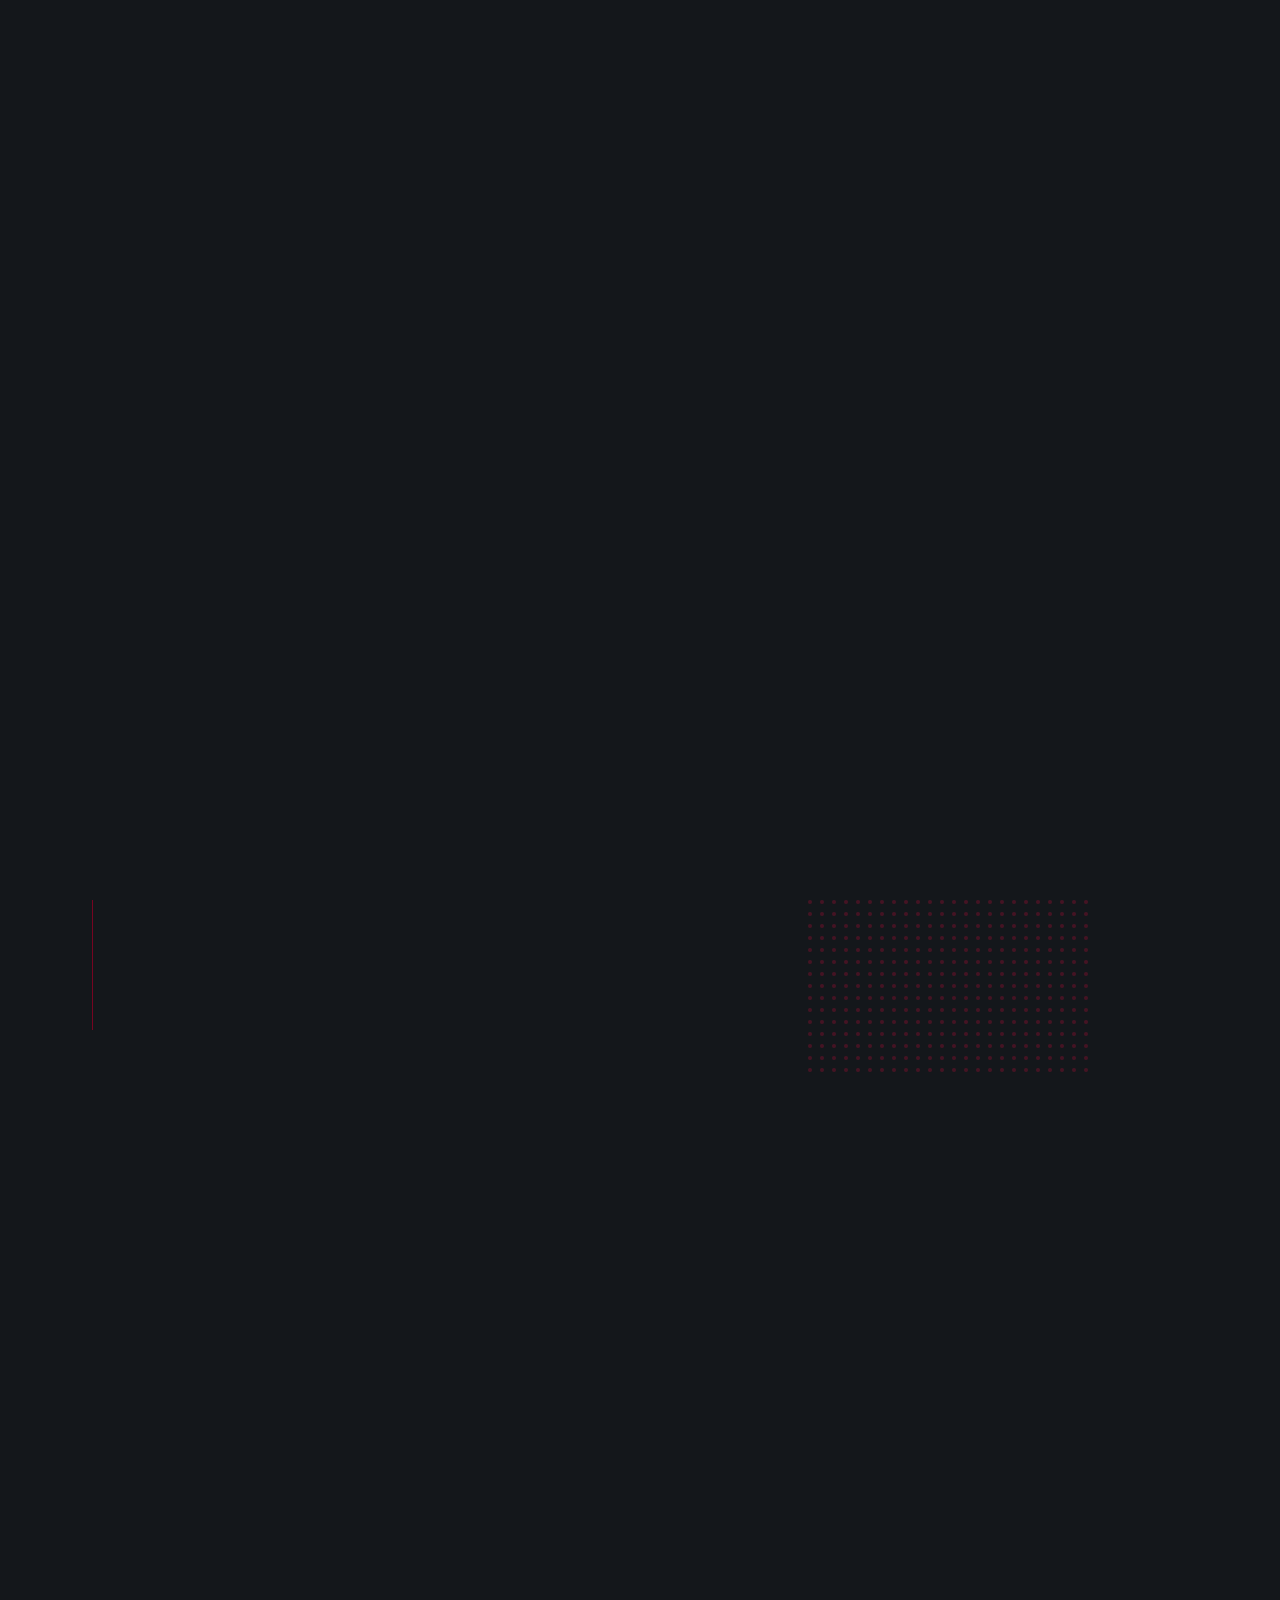
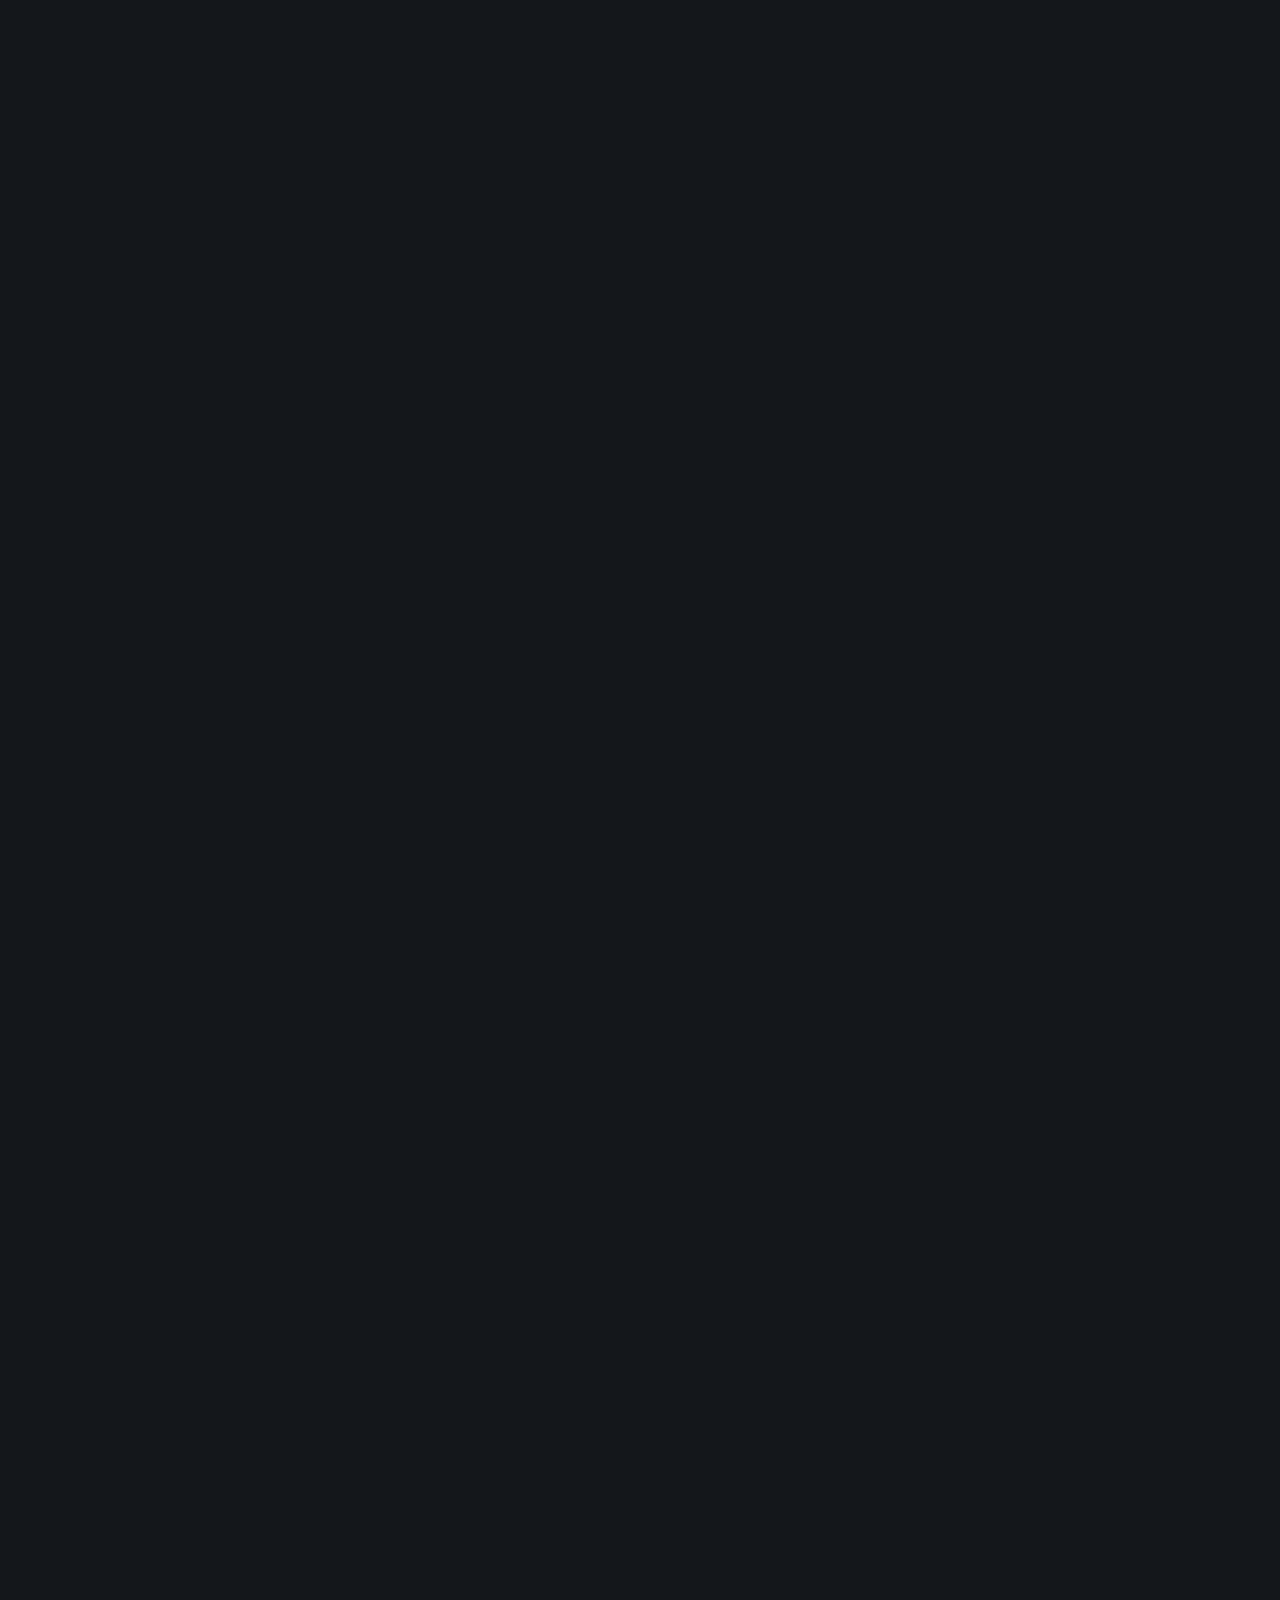
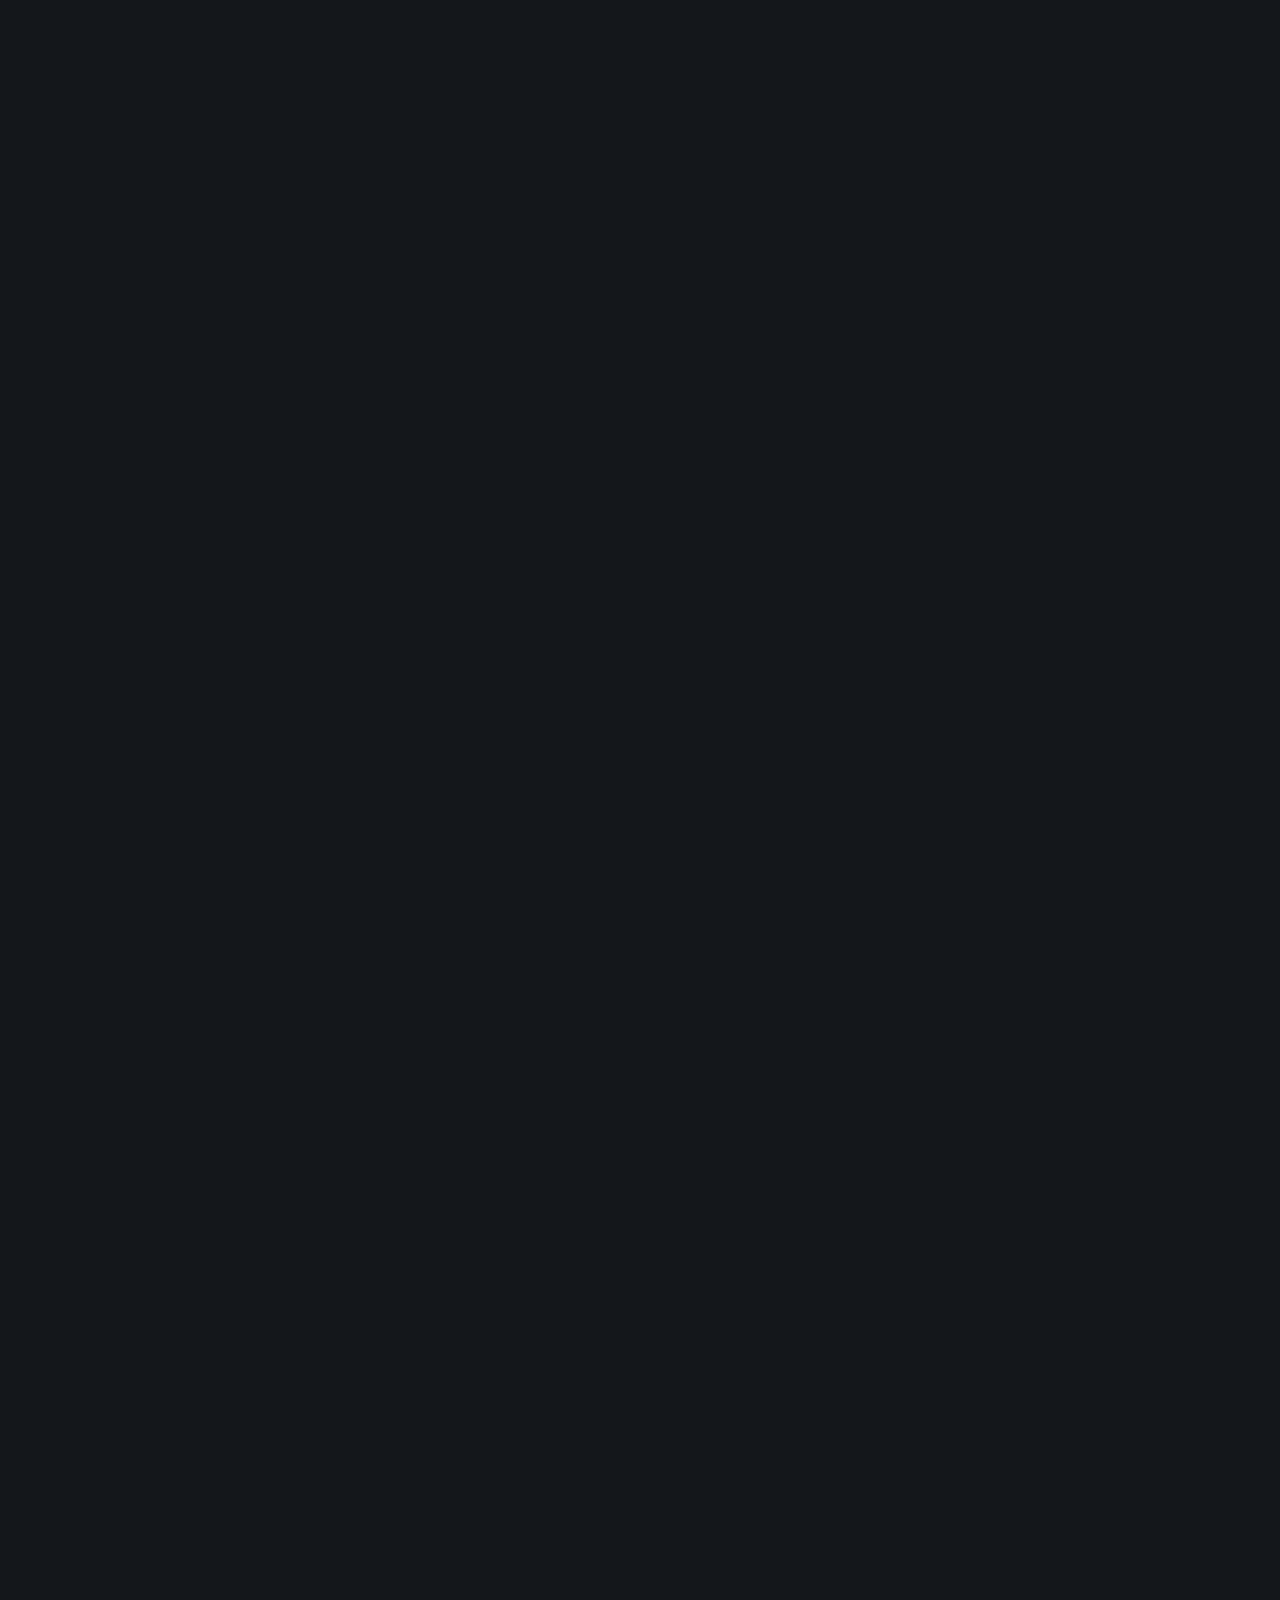
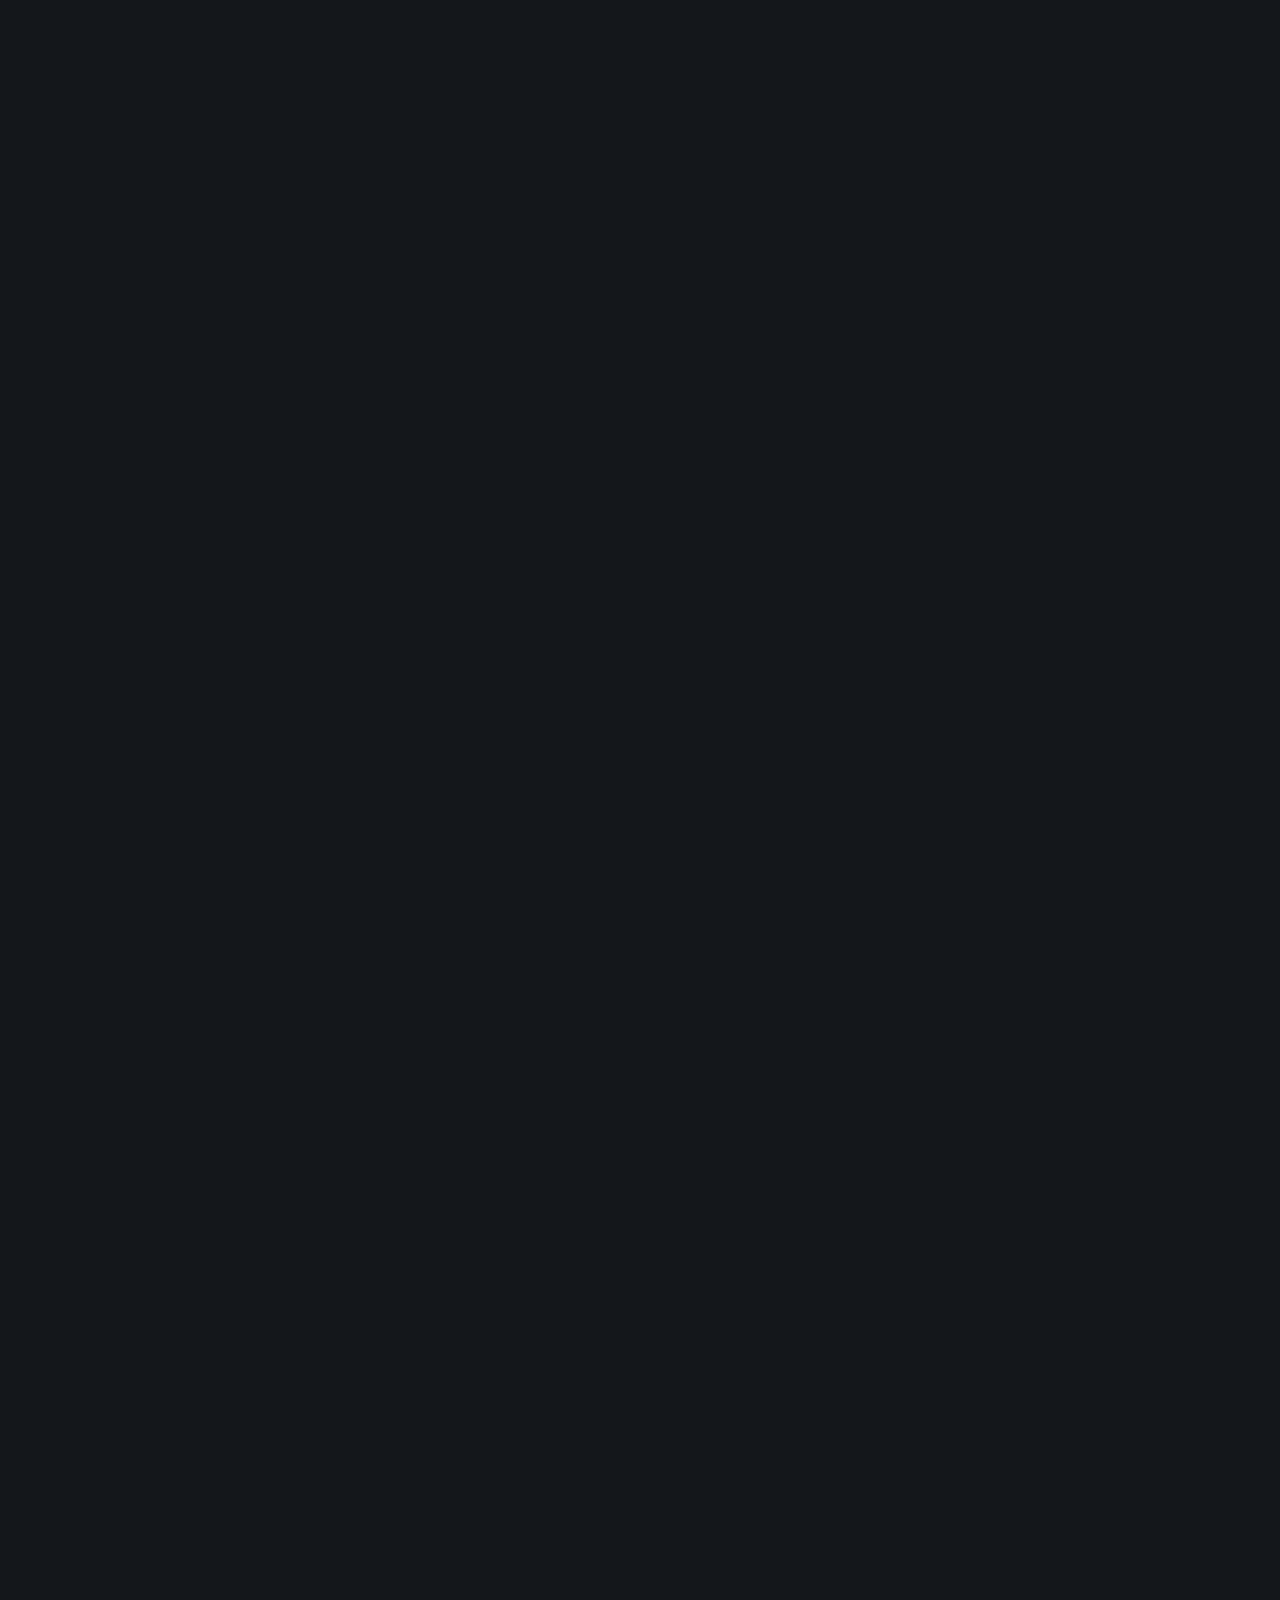
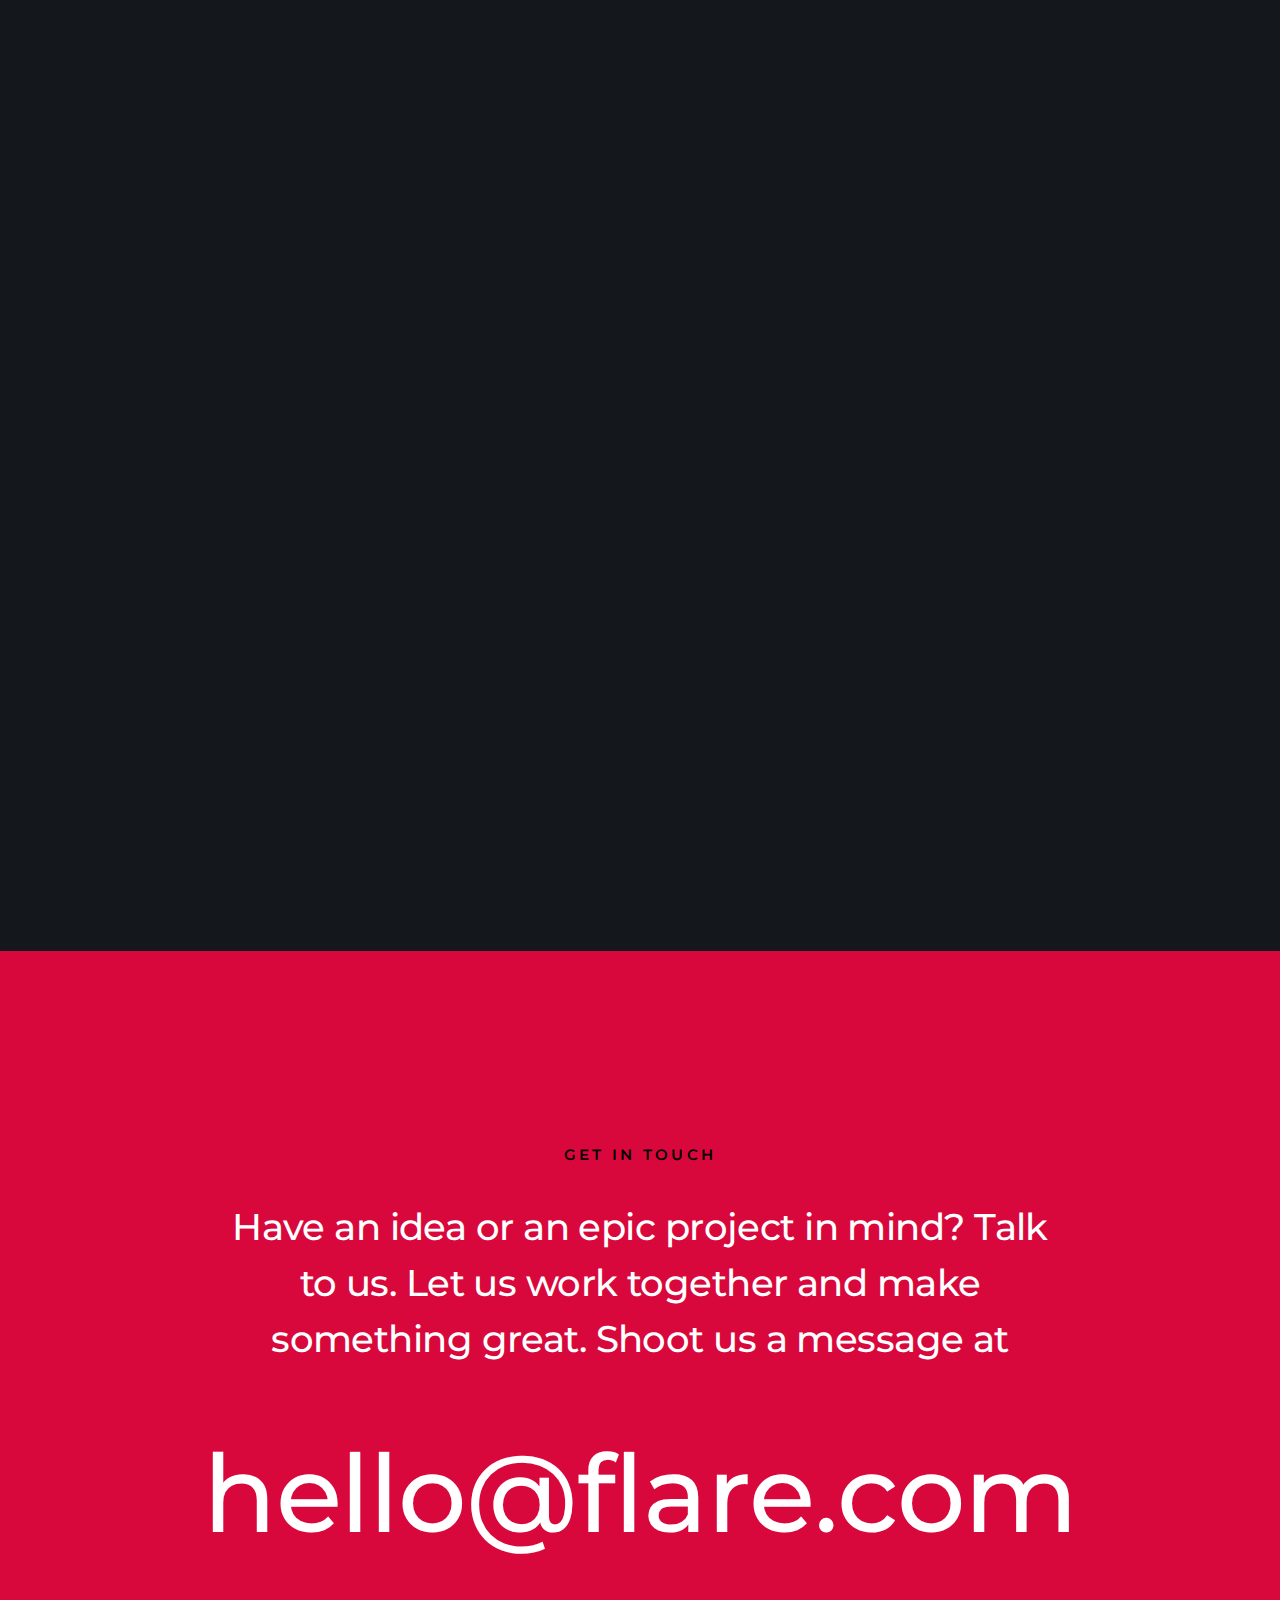
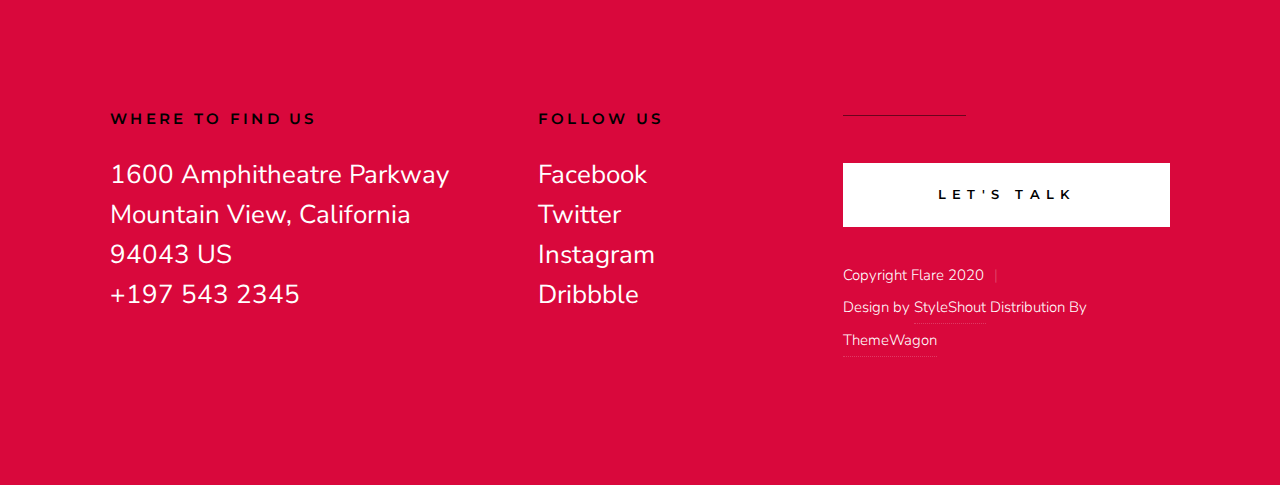
==== index.html @ b545874c "Replace of position" ====
<!DOCTYPE html>
<html class="no-js" lang="en">
<head>

    <!--- basic page needs
    ================================================== -->
    <meta charset="utf-8">
    <title>Flare</title>
    <meta name="description" content="">
    <meta name="author" content="">

    <!-- mobile specific metas
    ================================================== -->
    <meta name="viewport" content="width=device-width, initial-scale=1">

    <!-- CSS
    ================================================== -->
    <link rel="stylesheet" href="css/styles.css">
    <link rel="stylesheet" href="css/vendor.css">

    <!-- script
    ================================================== -->
    <script src="js/modernizr.js"></script>
    <script defer src="js/fontawesome/all.min.js"></script>

    <!-- favicons
    ================================================== -->
    <link rel="apple-touch-icon" sizes="180x180" href="apple-touch-icon.png">
    <link rel="icon" type="image/png" sizes="32x32" href="favicon-32x32.png">
    <link rel="icon" type="image/png" sizes="16x16" href="favicon-16x16.png">
    <link rel="manifest" href="site.webmanifest">

</head>

<body id="top">


    <!-- preloader
    ================================================== -->
    <div id="preloader">
        <div id="loader" class="dots-fade">
            <div></div>
            <div></div>
            <div></div>
        </div>
    </div>


    <!-- header
    ================================================== -->
    <header class="s-header">

        <div class="s-header__logo">
            <a href="index.html">
                <img src="images/logo.svg" alt="Homepage">
            </a>
        </div>

        <div class="s-header__content">
    
            <nav class="s-header__nav-wrap">
                <ul class="s-header__nav">
                    <li><a class="smoothscroll" href="#hero" title="Intro">Home</a></li>
                    <li><a class="smoothscroll" href="#about" title="About">About</a></li>
                    <li><a class="smoothscroll" href="#services" title="Services">Services</a></li>
                    <li><a class="smoothscroll" href="#portfolio" title="Works">Works</a></li>
                </ul>
            </nav> <!-- end s-header__nav-wrap -->

            <a href="mailto:#0" class="btn btn--primary btn--small">
                <svg xmlns="http://www.w3.org/2000/svg" width="24" height="24" viewBox="0 0 24 24"><path d="M24 0l-6 22-8.129-7.239 7.802-8.234-10.458 7.227-7.215-1.754 24-12zm-15 16.668v7.332l3.258-4.431-3.258-2.901z"/></svg>
                Get In Touch
            </a>

        </div> <!-- end header-content -->

        <a class="s-header__menu-toggle" href="#0"><span>Menu</span></a>

    </header> <!-- end s-header -->


    <!-- hero
    ================================================== -->
    <section id="hero" class="s-hero target-section">

        <div class="s-hero__bg">
            <div class="gradient-overlay"></div>
        </div>

        <div class="row s-hero__content">
            <div class="column">

                <h1>Hello.</h1>
                <div class="s-hero__content-about">

                    <p>
                    We are Flare. We love <br>
                    building great brands <br>
                    & digital experiences.
                    </p>
    
                    <footer>
                        <div class="s-hero__content-social">
                            <a href="#0"><i class="fab fa-facebook-f" aria-hidden="true"></i></a>
                            <a href="#0"><i class="fab fa-twitter" aria-hidden="true"></i></a>
                            <a href="#0"><i class="fab fa-instagram" aria-hidden="true"></i></a>
                            <a href="#0"><i class="fab fa-dribbble" aria-hidden="true"></i></a>
                        </div>
                    </footer>
                </div>

            </div>
        </div>

        <div class="s-hero__video">
            <a class="s-hero__video-link" href="https://player.vimeo.com/video/117310401?color=01aef0&amp;title=0&amp;byline=0&amp;portrait=0" data-lity="">
                <svg xmlns="http://www.w3.org/2000/svg" width="24" height="24" viewBox="0 0 24 24"><path d="M21 12l-18 12v-24z"/></svg>
                <span class="s-hero__video-text">Play Video</span>
            </a>
        </div>

        <div class="s-hero__scroll">
            <a href="#about" class="s-hero__scroll-link smoothscroll">
                Scroll Down
            </a>
        </div>

    </section> <!-- end s-hero -->


    <!-- about
    ================================================== -->
    <section id="about" class="s-about">

        <div class="horizontal-line"></div>

        <div class="row">
            <div class="column large-12">

                <div class="section-title" data-num="01" data-aos="fade-up">
                    <h3 class="h6">Who We Are</h3>
                </div>

            </div>

            <div class="column large-6 w-900-stack s-about__intro-text">
                <h1 class="display-1" data-aos="fade-up">
                    Flare is a branding agency based in somewhere. We design thoughtful digital experiences and beautiful brand aesthetics.
                </h1>

                <p class="lead" data-aos="fade-up">
                    Non amet venenatis dolor id pellentesque mattis erat. Fermentum nunc, 
                    tincidunt sit elit amet scelerisque. Ac quisque quis eu nibh rutrum 
                    risus tellus egestas neque. Vestibulum ante ipsum primis in faucibus 
                    orci luctus et. 
                </p>
            </div>

            <div class="column large-6 w-900-stack s-about__photo-block">
                <div class="s-about__photo" data-aos="fade-up"></div>
            </div>
        </div>

        <div class="row block-large-1-2 block-tab-full s-about__process item-list">
            <div class="column item item-process" data-aos="fade-up">
                <h3 class="item-title">Define</h3>
                <p>
                Deserunt rerum perspiciatis quaerat quam numquam assumenda neque. 
                Quis dolores totam voluptatibus molestiae non. Quae exercitationem 
                cum numquam repudiandae. Beatae eum quae. Ut ex unde rem quod 
                ipsum consequatur. blanditiis temporibus pariatur voluptatibus molestiae.
                </p>
            </div>
            <div class="column item item-process" data-aos="fade-up">
                <h3 class="item-title">Design</h3>
                <p>
                Deserunt rerum perspiciatis quaerat quam numquam assumenda neque. 
                Quis dolores totam voluptatibus molestiae non. Quae exercitationem 
                cum numquam repudiandae. Beatae eum quae. Ut ex unde rem quod 
                ipsum consequatur. blanditiis temporibus pariatur voluptatibus molestiae.
                </p>
            </div>
            <div class="column item item-process" data-aos="fade-up">
                <h3 class="item-title">Build</h3>
                <p>
                Deserunt rerum perspiciatis quaerat quam numquam assumenda neque. 
                Quis dolores totam voluptatibus molestiae non. Quae exercitationem 
                cum numquam repudiandae. Beatae eum quae. Ut ex unde rem quod 
                ipsum consequatur. blanditiis temporibus pariatur voluptatibus molestiae.
                </p>
            </div>
            <div class="column item item-process" data-aos="fade-up">
                <h3 class="item-title">Launch</h3>
                <p>
                Deserunt rerum perspiciatis quaerat quam numquam assumenda neque. 
                Quis dolores totam voluptatibus molestiae non. Quae exercitationem 
                cum numquam repudiandae. Beatae eum quae. Ut ex unde rem quod 
                ipsum consequatur. blanditiis temporibus pariatur voluptatibus molestiae.
                </p>
            </div>
        </div>

    </section> <!-- end s-about -->


    <!-- services
    ================================================== -->
    <section id="services" class="s-services">

        <div class="row">
            <div class="column large-12">
                <div class="section-title" data-num="02" data-aos="fade-up">
                    <h3 class="h6">Our Expertise</h3>
                </div>
            </div>
            <div class="column large-6 w-900-stack">
                <h1 class="display-1" data-aos="fade-up">
                    Deserunt rerum perspiciatis quaerat quam numquam assumenda neque. 
                    Quis dolores totam voluptatibus. 
                </h1>
            </div>
            <div class="column large-6 w-900-stack">
                <p class="lead" data-aos="fade-up">
                Velit deleniti harum sit beatae sint repellendus expedita. Omnis possimus 
                sed rerum tenetur ea ab aut minima magnam. Deserunt sit cupiditate 
                similique eveniet earum. Consectetur dolores maxime quisquam voluptate magni.
                Ut ex unde rem quod ipsum consequatur. blanditiis temporibus pariatur voluptatibus molestiae.
                </p>
            </div>
        </div>

        <div class="row block-large-1-2 block-tab-full s-services__services item-list">
            <div class="column item item-service" data-aos="fade-up">
                <span class="service-icon service-icon--product-design"></span>
                <h3 class="item-title">Product Design</h3>
                <p>
                Deserunt rerum perspiciatis quaerat quam numquam assumenda neque. 
                Quis dolores totam voluptatibus molestiae non. Quae exercitationem 
                cum numquam repudiandae. Beatae eum quae. Ut ex unde rem quod 
                ipsum consequatur. blanditiis temporibus pariatur voluptatibus molestiae.
                </p>
            </div>
            <div class="column item item-service" data-aos="fade-up">
                <span class="service-icon service-icon--branding"></span>
                <h3 class="item-title">Branding</h3>
                <p>
                Deserunt rerum perspiciatis quaerat quam numquam assumenda neque. 
                Quis dolores totam voluptatibus molestiae non. Quae exercitationem 
                cum numquam repudiandae. Beatae eum quae. Ut ex unde rem quod 
                ipsum consequatur. blanditiis temporibus pariatur voluptatibus molestiae.
                </p>
            </div>
            <div class="column item item-service" data-aos="fade-up">
                <span class="service-icon service-icon--frontend"></span>
                <h3 class="item-title">Frontend Development</h3>
                <p>
                Deserunt rerum perspiciatis quaerat quam numquam assumenda neque. 
                Quis dolores totam voluptatibus molestiae non. Quae exercitationem 
                cum numquam repudiandae. Beatae eum quae. Ut ex unde rem quod 
                ipsum consequatur. blanditiis temporibus pariatur voluptatibus molestiae.
                </p>
            </div>
            <div class="column item item-service" data-aos="fade-up">
                <span class="service-icon service-icon--research"></span>
                <h3 class="item-title">UX Research</h3>
                <p>
                Deserunt rerum perspiciatis quaerat quam numquam assumenda neque. 
                Quis dolores totam voluptatibus molestiae non. Quae exercitationem 
                cum numquam repudiandae. Beatae eum quae. Ut ex unde rem quod 
                ipsum consequatur. blanditiis temporibus pariatur voluptatibus molestiae.
                </p>
            </div>
            <div class="column item item-service" data-aos="fade-up">
                <span class="service-icon service-icon--illustration"></span>
                <h3 class="item-title">Illustration</h3>
                <p>
                Deserunt rerum perspiciatis quaerat quam numquam assumenda neque. 
                Quis dolores totam voluptatibus molestiae non. Quae exercitationem 
                cum numquam repudiandae. Beatae eum quae. Ut ex unde rem quod 
                ipsum consequatur. blanditiis temporibus pariatur voluptatibus molestiae.
                </p>
            </div>
            <div class="column item item-service" data-aos="fade-up">
                <span class="service-icon service-icon--ecommerce"></span>
                <h3 class="item-title">E-Commerce</h3>
                <p>
                Deserunt rerum perspiciatis quaerat quam numquam assumenda neque. 
                Quis dolores totam voluptatibus molestiae non. Quae exercitationem 
                cum numquam repudiandae. Beatae eum quae. Ut ex unde rem quod 
                ipsum consequatur. blanditiis temporibus pariatur voluptatibus molestiae.
                </p>
            </div>
        </div>

    </section> <!-- end s-services -->

    <section id="portfolio" class="s-portfolio">

        <div class="row s-porfolio__top">
            <div class="column large-6 w-900-stack">
                <div class="section-title" data-num="03" data-aos="fade-up">
                    <h3 class="h6">Recent Works</h3>
                </div>
            </div>
            <div class="column large-6 w-900-stack">
                <h1 class="display-1" data-aos="fade-up">
                    Here are some of our projects we done lately. Feel
                    free to check them out.
                </h1>
            </div>
        </div> <!-- end s-portfolio__top-->

        <div class="row s-portfolio__list block-large-1-2 block-tab-full collapse">

            <div class="column" data-aos="fade-up">
                <div class="folio-item">
                    <div class="folio-item__thumb">
                        <a class="folio-item__thumb-link" href="images/portfolio/gallery/g-red-wheel.jpg" title="The Red Wheel" data-size="1050x700">
                            <img src="images/portfolio/red-wheel.jpg" 
                                 srcset="images/portfolio/red-wheel.jpg 1x, images/portfolio/red-wheel@2x.jpg 2x" alt="">
                        </a>
                    </div>
                    <div class="folio-item__info">
                        <div class="folio-item__cat">Branding</div>
                        <h4 class="folio-item__title">The Red Wheel</h4>
                    </div>
                    <a href="https://www.behance.net/" title="Project Link" class="folio-item__project-link">Project Link</a>
                    <div class="folio-item__caption">
                        <p>Vero molestiae sed aut natus excepturi. Et tempora numquam. Temporibus iusto quo.Unde dolorem corrupti neque nisi.</p>
                    </div>
                </div>
            </div> <!-- end column -->
            <div class="column" data-aos="fade-up">
                <div class="folio-item">
                    <div class="folio-item__thumb">
                        <a class="folio-item__thumb-link" href="images/portfolio/gallery/g-music-life.jpg" title="Music Life" data-size="1050x700">
                            <img src="images/portfolio/music-life.jpg" 
                                 srcset="images/portfolio/music-life.jpg 1x, images/portfolio/music-life@2x.jpg 2x" alt="">
                        </a>
                    </div>
                    <div class="folio-item__info">
                        <div class="folio-item__cat">Frontend Design</div>
                        <h4 class="folio-item__title">Music Life</h4>
                    </div>
                    <a href="https://www.behance.net/" title="Project Link" class="folio-item__project-link">Project Link</a>
                    <div class="folio-item__caption">
                        <p>Vero molestiae sed aut natus excepturi. Et tempora numquam. Temporibus iusto quo.Unde dolorem corrupti neque nisi.</p>
                    </div>
                </div>
            </div> <!-- end column -->
            <div class="column" data-aos="fade-up">
                <div class="folio-item">
                    <div class="folio-item__thumb">
                        <a class="folio-item__thumb-link" href="images/portfolio/gallery/g-oi-logo.jpg" Title="OI Logo" data-size="1050x700">
                            <img src="images/portfolio/oi-logo.jpg.jpg" 
                                 srcset="images/portfolio/oi-logo.jpg 1x, images/portfolio/oi-logo@2x.jpg 2x" alt="">
                        </a>
                    </div>
                    <div class="folio-item__info">
                        <div class="folio-item__cat">Branding</div>
                        <h4 class="folio-item__title">OI Logo</h4>
                    </div>
                    <a href="https://www.behance.net/" title="Project Link" class="folio-item__project-link">Project Link</a>
                    <div class="folio-item__caption">
                        <p>Vero molestiae sed aut natus excepturi. Et tempora numquam. Temporibus iusto quo.Unde dolorem corrupti neque nisi.</p>
                    </div>
                </div>
            </div> <!-- end column -->
            <div class="column" data-aos="fade-up">
                <div class="folio-item">
                    <div class="folio-item__thumb">
                        <a class="folio-item__thumb-link" href="images/portfolio/gallery/g-corrugated-sheets.jpg" title="Corrugated Sheets" data-size="1050x700">
                            <img src="images/portfolio/corrugated-sheets.jpg" 
                                 srcset="images/portfolio/corrugated-sheets.jpg 1x, images/portfolio/corrugated-sheets@2x.jpg 2x" alt="">
                        </a>
                    </div>
                    <div class="folio-item__info">
                        <div class="folio-item__cat">Frontend Design</div>
                        <h4 class="folio-item__title">Corrugated Sheets</h4>
                    </div>
                    <a href="https://www.behance.net/" title="Project Link" class="folio-item__project-link">Project Link</a>
                    <div class="folio-item__caption">
                        <p>Vero molestiae sed aut natus excepturi. Et tempora numquam. Temporibus iusto quo.Unde dolorem corrupti neque nisi.</p>
                    </div>
                </div>
            </div> <!-- end column -->
            <div class="column" data-aos="fade-up">
                <div class="folio-item">
                    <div class="folio-item__thumb">
                        <a class="folio-item__thumb-link" href="images/portfolio/gallery/g-woodcraft.jpg" title="Sand Dunes" data-size="1050x700">
                            <img src="images/portfolio/woodcraft.jpg" 
                                 srcset="images/portfolio/woodcraft.jpg 1x, images/portfolio/woodcraft@2x.jpg 2x" alt="">
                        </a>
                    </div>
                    <div class="folio-item__info">
                        <div class="folio-item__cat">Frontend Design</div>
                        <h4 class="folio-item__title">Wooocraft</h4>
                    </div>
                    <a href="https://www.behance.net/" title="Project Link" class="folio-item__project-link">
                        Project Link
                    </a>
                    <div class="folio-item__caption">
                        <p>Vero molestiae sed aut natus excepturi. Et tempora numquam. Temporibus iusto quo.Unde dolorem corrupti neque nisi.</p>
                    </div>
                </div>
            </div> <!-- end column -->
            <div class="column" data-aos="fade-up">
                <div class="folio-item">
                    <div class="folio-item__thumb">
                        <a class="folio-item__thumb-link" href="images/portfolio/gallery/g-lamp.jpg" title="The Lamp" data-size="1050x700">
                            <img src="images/portfolio/lamp.jpg" 
                                 srcset="images/portfolio/lamp.jpg 1x, images/portfolio/lamp@2x.jpg 2x" alt="">
                        </a>
                    </div>
                    <div class="folio-item__info">
                        <div class="folio-item__cat">Frontend Design</div>
                        <h4 class="folio-item__title">The Lamp</h4>
                    </div>
                    <a href="https://www.behance.net/" title="Project Link" class="folio-item__project-link">Project Link</a>
                    <div class="folio-item__caption">
                        <p>Vero molestiae sed aut natus excepturi. Et tempora numquam. Temporibus iusto quo.Unde dolorem corrupti neque nisi.</p>
                    </div>
                </div>
            </div> <!-- end column -->

        </div> <!-- folio-list -->

    </section> <!-- end s-portfolio -->


    <!-- clients
    ================================================== -->
    <div id="clients" class="section s-clients">

        <div class="row narrower s-clients__top h-text-center">
            <div class="column">
                <h1 class="display-1" data-aos="fade-up">
                We've had the priveledge with working with
                some of the largest and most iconic brands
                </h1>
            </div>
        </div> <!-- s-clients__top -->

        <div class="row clients-outer">
            <div class="column">
                <div class="clients" data-aos="fade-up">
                    
                    <a href="#0" title="" class="clients__slide"><img src="images/icons/clients/dropbox.svg" /></a>
                    <a href="#0" title="" class="clients__slide"><img src="images/icons/clients/atom.svg" /></a>
                    <a href="#0" title="" class="clients__slide"><img src="images/icons/clients/github.svg" /></a>
                    <a href="#0" title="" class="clients__slide"><img src="images/icons/clients/redhat.svg" /></a>
                    <a href="#0" title="" class="clients__slide"><img src="images/icons/clients/medium.svg" /></a>
                    <a href="#0" title="" class="clients__slide"><img src="images/icons/clients/messenger.svg" /></a>
                    <a href="#0" title="" class="clients__slide"><img src="images/icons/clients/steam.svg" /></a>
                    <a href="#0" title="" class="clients__slide"><img src="images/icons/clients/spotify.svg" /></a>
                     
                </div> <!-- end clients -->
            </div> <!-- end column -->
        </div> <!-- end clients-outer -->

        <div class="row testimonials collapse">

            <div class="column large-12">

                <div class="testimonial-slider" data-aos="fade-up">

                    <div class="testimonial-slider__slide">
                        <p>
                        Molestiae incidunt consequatur quis ipsa autem nam sit enim magni. Voluptas tempore rem. 
                        Explicabo a quaerat sint autem dolore ducimus ut consequatur neque.  Nisi dolores quaerat fuga rem nihil nostrum.
                        Laudantium quia consequatur molestias delectus culpa.
                        </p>
                        <div class="testimonial-slider__author">
                            <img src="images/avatars/user-02.jpg" alt="Author image" class="testimonial-slider__avatar">
                            <cite class="testimonial-slider__cite">
                                <strong>Tim Cook</strong>
                                <span>CEO, Apple</span>
                            </cite>
                        </div>
                    </div> <!-- end testimonials__slide -->
    
                    <div class="testimonial-slider__slide">
                        <p>
                        Excepturi nam cupiditate culpa doloremque deleniti repellat. Veniam quos repellat voluptas animi adipisci.
                        Nisi eaque consequatur. Voluptatem dignissimos ut ducimus accusantium perspiciatis.
                        Quasi voluptas eius distinctio. Atque eos maxime.
                        </p>
                        <div class="testimonial-slider__author">
                            <img src="images/avatars/user-01.jpg" alt="Author image" class="testimonial-slider__avatar">
                            <cite class="testimonial-slider__cite">
                                <strong>Sundar Pichai</strong>
                                <span>CEO, Google</span>
                            </cite>
                        </div>
                    </div> <!-- end testimonials__slide -->
    
                    <div class="testimonial-slider__slide">
                        <p>
                        Repellat dignissimos libero. Qui sed at corrupti expedita voluptas odit. Nihil ea quia nesciunt. Ducimus aut sed ipsam.  
                        Autem eaque officia cum exercitationem sunt voluptatum accusamus. Quasi voluptas eius distinctio.
                        Voluptatem dignissimos ut.
                        </p>
                        <div class="testimonial-slider__author">
                            <img src="images/avatars/user-04.jpg" alt="Author image" class="testimonial-slider__avatar">
                            <cite class="testimonial-slider__cite">
                                <strong>Satya Nadella</strong>
                                <span>CEO, Microsoft</span>
                            </cite>
                        </div>
                    </div> <!-- end testimonials__slide -->
    
                    <div class="testimonial-slider__slide">
                        <p>
                        Nunc interdum lacus sit amet orci. Vestibulum dapibus nunc ac augue. Fusce vel dui. In ac felis 
                        quis tortor malesuada pretium. Curabitur vestibulum aliquam leo. Qui sed at corrupti expedita voluptas odit. 
                        Nihil ea quia nesciunt. Ducimus aut sed ipsam.
                        </p>
                        <div class="testimonial-slider__author">
                            <img src="images/avatars/user-05.jpg" alt="Author image" class="testimonial-slider__avatar">
                            <cite class="testimonial-slider__cite">
                                <strong>Jeff Bezos</strong>
                                <span>CEO, Amazon</span>
                            </cite>
                        </div>
                    </div> <!-- end testimonials__slide -->

                </div> <!-- end testimonial slider -->
                
            </div> <!-- end column -->

        </div> <!-- end row -->


    </div> <!-- end s-clients -->


    <!-- contact
    ================================================== -->
    <section class="s-contact">

        <div class="row narrower s-contact__top h-text-center">
            <div class="column">
                <h3 class="h6">Get In Touch</h3>
                <h1 class="display-1">
                Have an idea or an epic project in mind? Talk to
                us. Let us work together and make something great.
                Shoot us a message at
                </h1>
            </div>
        </div> <!-- s-footer__top -->

        <div class="row h-text-center">
            <div class="column">
                <p class="s-contact__email">
                    <a href="mailto:#0">hello@flare.com</a>
                </p>
            </div>
        </div>

    </section>  <!-- end s-contact -->


    <!-- footer
    ================================================== -->
    <footer class="s-footer">
        <div class="row row-y-top">

            <div class="column large-8 medium-12">
                <div class="row">
                    <div class="column large-7 tab-12 s-footer__block">
                        <h4 class="h6">Where to Find Us</h4>
        
                        <p>
                        1600 Amphitheatre Parkway <br>
                        Mountain View, California <br>
                        94043  US <br>
                        <a href="tel:197-543-2345">+197 543 2345</a>
                        </p>
                    </div>
        
                    <div class="column large-5 tab-12 s-footer__block">
                        <h4 class="h6">Follow Us</h4 class="h6">
        
                        <ul class="s-footer__list">
                            <li><a href="#0">Facebook</a></li>
                            <li><a href="#0">Twitter</a></li>
                            <li><a href="#0">Instagram</a></li>
                            <li><a href="#0">Dribbble</a></li>
                        </ul>
                    </div>
                </div>
            </div>

            <div class="column large-4 medium-12 s-footer__block--end">
                <a href="mailto:#0" class="btn h-full-width">Let's Talk</a>

                <div class="ss-copyright">
                    <span>Copyright Flare 2020</span> 
                    <span>Design by <a href="https://www.styleshout.com/">StyleShout</a> Distribution By <a href="https://themewagon.com">ThemeWagon</a></span>
                </div>
            </div>

            <div class="ss-go-top">
                <a class="smoothscroll" title="Back to Top" href="#top">
                    top
                </a>
            </div> <!-- end ss-go-top -->

        </div>
    </footer>
    

    <!-- photoswipe background
    ================================================== -->
    <div aria-hidden="true" class="pswp" role="dialog" tabindex="-1">

        <div class="pswp__bg"></div>
        <div class="pswp__scroll-wrap">

            <div class="pswp__container">
                <div class="pswp__item"></div>
                <div class="pswp__item"></div>
                <div class="pswp__item"></div>
            </div>

            <div class="pswp__ui pswp__ui--hidden">
                <div class="pswp__top-bar">
                    <div class="pswp__counter"></div><button class="pswp__button pswp__button--close" title="Close (Esc)"></button> <button class="pswp__button pswp__button--share" title=
                    "Share"></button> <button class="pswp__button pswp__button--fs" title="Toggle fullscreen"></button> <button class="pswp__button pswp__button--zoom" title=
                    "Zoom in/out"></button>
                    <div class="pswp__preloader">
                        <div class="pswp__preloader__icn">
                            <div class="pswp__preloader__cut">
                                <div class="pswp__preloader__donut"></div>
                            </div>
                        </div>
                    </div>
                </div>
                <div class="pswp__share-modal pswp__share-modal--hidden pswp__single-tap">
                    <div class="pswp__share-tooltip"></div>
                </div><button class="pswp__button pswp__button--arrow--left" title="Previous (arrow left)"></button> <button class="pswp__button pswp__button--arrow--right" title=
                "Next (arrow right)"></button>
                <div class="pswp__caption">
                    <div class="pswp__caption__center"></div>
                </div>
            </div>

        </div>

    </div> <!-- end photoSwipe background -->


    <!-- Java Script
    ================================================== -->
    <script src="js/jquery-3.2.1.min.js"></script>
    <script src="js/plugins.js"></script>
    <script src="js/main.js"></script>

</body>

</html>
---- css/styles.css ----
/* =================================================================== 
 * Flare Main Stylesheet
 * Template Ver. 1.0.0
 * 03-19-2020
 * ------------------------------------------------------------------
 *
 * TOC:
 * # settings and variables
 *      ## fonts
 *      ## colors
 *      ## vertical spacing and typescale
 *      ## grid variables
 * # normalize
 * # basic/base setup styles
 *      ## media
 *      ## typography resets
 *      ## links
 *      ## inputs
 * # Grid v3.0.0
 *      ## medium screen devices
 *      ## tablets
 *      ## mobile devices
 *      ## small mobile devices <= 400px
 * # block grids
 *      ## block grids - medium screen devices
 *      ## block grids - tablets
 *      ## block grids - mobile devices
 *      ## block grids - small mobile devices <= 400px
 * # MISC
 * # custom grid, block grid STACK breakpoints 
 * # base style overrides
 *      ## links
 * # typography & general theme styles
 *      ## lists
 *      ## responsive video container
 *      ## floated image
 *      ## tables
 *      ## spacing
 * # preloader
 * # forms 
 *      ## style placeholder text
 *      ## change autocomplete styles in Chrome
 * # buttons
 * # additional components
 *      ## additional typo styles
 *      ## skillbars
 *      ## alert box
 * # common and reusable styles
 *      ## item list 
 *      ## slick slider 
 * # site header
 *      ## header logo
 *      ## main navigation
 *      ## mobile menu toggle
 *      ## header contact button
 * # hero
 *      ## hero content
 *      ## hero video
 *      ## hero scroll
 *      ## animate intro content
 *      ## animations
 * # about
 *      ## about photo
 *      ## about process
 * # services
 * # portfolio
 *      ## portfolio list
 * # clients
 *      ## clients slider
 *      ## testimonials
 * # contact
 * # footer
 *      ## footer block
 *      ## footer list
 *      ## copyright
 *      ## go top
 *
 * ------------------------------------------------------------------ */



/* ===================================================================
 * # settings and variables
 *
 * ------------------------------------------------------------------- */

/* ------------------------------------------------------------------- 
 * ## fonts
 * ------------------------------------------------------------------- */

@import url("https://fonts.googleapis.com/css?family=Montserrat:300,300i,400,400i,500,500i,600,600i,700,700i|Nunito+Sans:300,300i,400,400i,600,600i,700,700i&display=swap");

:root {
    --font-1: "Nunito Sans", sans-serif;
    --font-2: "Montserrat", sans-serif;

    /* monospace
     */
    --font-mono: Consolas, "Andale Mono", Courier, "Courier New", monospace;
}


/* ------------------------------------------------------------------- 
 * ## colors
 * ------------------------------------------------------------------- */
:root {

    /* color-1(#d9083c)
     * color-2(#eb5e55)
     * color-3(#f2d0a4)
     */
    --color-1: hsla(345, 93%, 44%, 1);
    --color-2: hsla(4, 79%, 63%, 1);
    --color-3: hsla(34, 75%, 80%, 1);

    /* theme color variations
     */
    --color-1-lighter: hsla(345, 93%, 64%, 1);
    --color-1-light  : hsla(345, 93%, 54%, 1);
    --color-1-dark   : hsla(345, 93%, 34%, 1);
    --color-1-darker : hsla(345, 93%, 24%, 1);
    --color-2-lighter: hsla(4, 79%, 83%, 1);
    --color-2-light  : hsla(4, 79%, 73%, 1);
    --color-2-dark   : hsla(4, 79%, 53%, 1);
    --color-2-darker : hsla(4, 79%, 43%, 1);

    /* feedback colors
     * color-error(#ffd1d2), color-success(#c8e675), 
     * color-info(#d7ecfb), color-notice(#fff099)
     */
    --color-error          : hsla(359, 100%, 91%, 1);
    --color-success        : hsla(76, 69%, 68%, 1);
    --color-info           : hsla(205, 82%, 91%, 1);
    --color-notice         : hsla(51, 100%, 80%, 1);
    --color-error-content  : hsla(359, 50%, 50%, 1);
    --color-success-content: hsla(76, 29%, 28%, 1);
    --color-info-content   : hsla(205, 32%, 31%, 1);
    --color-notice-content : hsla(51, 30%, 30%, 1);

    /* shades 
     * generated using 
     * Tint & Shade Generator 
     * (https://maketintsandshades.com/)
     */
    --color-black  : #000000;
    --color-gray-19: #0b0b0c;
    --color-gray-18: #161719;
    --color-gray-17: #202225;
    --color-gray-16: #2b2e32;
    --color-gray-15: #363a3f;
    --color-gray-14: #41454b;
    --color-gray-13: #4c5158;
    --color-gray-12: #565c64;
    --color-gray-11: #616871;
    --color-gray-10: #6c737d;
    --color-gray-9 : #7b818a;
    --color-gray-8 : #898f97;
    --color-gray-7 : #989da4;
    --color-gray-6 : #a7abb1;
    --color-gray-5 : #b6b9be;
    --color-gray-4 : #c4c7cb;
    --color-gray-3 : #d3d5d8;
    --color-gray-2 : #e2e3e5;
    --color-gray-1 : #f0f1f2;
    --color-white  : #ffffff;

    /* text
     */
    --color-text       : var(--color-gray-10);
    --color-text-dark  : var(--color-white);
    --color-text-light : var(--color-gray-12);
    --color-placeholder: var(--color-gray-11);

    /* buttons
     */
    --color-btn                   : var(--color-gray-15);
    --color-btn-text              : var(--color-white);
    --color-btn-hover             : var(--color-white);
    --color-btn-hover-text        : var(--color-black);
    --color-btn-primary           : var(--color-1);
    --color-btn-primary-text      : var(--color-white);
    --color-btn-primary-hover     : var(--color-white);
    --color-btn-primary-hover-text: var(--color-black);
    --color-btn-stroke            : var(--color-white);
    --color-btn-stroke-text       : var(--color-white);
    --color-btn-stroke-hover      : var(--color-white);
    --color-btn-stroke-hover-text : var(--color-black);

    /* others
     */
    --color-body  : var(--color-1);
    --color-bg    : #14171B;
    --color-border: var(--color-gray-17);
}


/* ------------------------------------------------------------------- 
 * ## vertical spacing and typescale
 * ------------------------------------------------------------------- */
:root {

    /* spacing
     * base font size: 18px 
     * vertical space unit : 32px
     */
    --base-size     : 62.5%;
    --base-font-size: 1.8rem;
    --space         : 3.2rem;

    /* vertical spacing 
     */
    --vspace-0_25: calc(0.25 * var(--space));
    --vspace-0_5 : calc(0.5 * var(--space));
    --vspace-0_75: calc(0.75 * var(--space));
    --vspace-1   : calc(var(--space));
    --vspace-1_25: calc(1.25 * var(--space));
    --vspace-1_5 : calc(1.5 * var(--space));
    --vspace-1_75: calc(1.75 * var(--space));
    --vspace-2   : calc(2 * var(--space));
    --vspace-2_5 : calc(2.5 * var(--space));
    --vspace-3   : calc(3 * var(--space));
    --vspace-3_5 : calc(3.5 * var(--space));
    --vspace-4   : calc(4 * var(--space));

    /* type scale
     * ratio 1:2 | base: 18px
     * -------------------------------------------------------
     *
     * --text-display-3 = (77.40px)
     * --text-display-2 = (64.50px)
     * --text-display-1 = (53.75px)
     * --text-xxxl      = (44.79px)
     * --text-xxl       = (37.32px)
     * --text-xl        = (31.10px)
     * --text-lg        = (25.92px)
     * --text-md        = (21.60px)
     * --text-size      = (18.00px) BASE
     * --text-sm        = (15.00px)
     * --text-xs        = (12.50px)
     *
     * -------------------------------------------------------
     */
    --text-scale-ratio: 1.2;
    --text-size       : var(--base-font-size);
    --text-xs         : calc((var(--text-size) / var(--text-scale-ratio)) / var(--text-scale-ratio));
    --text-sm         : calc(var(--text-xs) * var(--text-scale-ratio));
    --text-md         : calc(var(--text-sm) * var(--text-scale-ratio) * var(--text-scale-ratio));
    --text-lg         : calc(var(--text-md) * var(--text-scale-ratio));
    --text-xl         : calc(var(--text-lg) * var(--text-scale-ratio));
    --text-xxl        : calc(var(--text-xl) * var(--text-scale-ratio));
    --text-xxxl       : calc(var(--text-xxl) * var(--text-scale-ratio));
    --text-display-1  : calc(var(--text-xxxl) * var(--text-scale-ratio));
    --text-display-2  : calc(var(--text-display-1) * var(--text-scale-ratio));
    --text-display-3  : calc(var(--text-display-2) * var(--text-scale-ratio));

    /* default button height
     */
    --vspace-btn: var(--vspace-2);
}

/* on mobile devices below 480px
 */
@media screen and (max-width: 480px) {
    :root {
        --base-font-size: 1.6rem;
        --space         : 2.8rem;
    }
}


/* ------------------------------------------------------------------- 
 * ## grid variables
 * ------------------------------------------------------------------- */
:root {

    /* widths for rows and containers
     */
    --width-full    : 100%;
    --width-max     : 1200px;
    --width-wide    : 1400px;
    --width-wider   : 1600px;
    --width-widest  : 1800px;
    --width-narrow  : 1000px;
    --width-narrower: 900px;
    --width-grid-max: var(--width-max);

    /* gutters
     */
    --gutter-lg : 2rem;
    --gutter-md : 1.6rem;
    --gutter-mob: 1rem;
}



/* ==========================================================================
 * # normalize
 * normalize.css v8.0.1 | MIT License |
 * github.com/necolas/normalize.css
 *
 * -------------------------------------------------------------------------- */

/* ------------------------------------------------------------------- 
 * ## document
 * ------------------------------------------------------------------- */

/* 1. Correct the line height in all browsers.
 * 2. Prevent adjustments of font size after orientation changes in iOS.*/

html {
    line-height: 1.15;
    /* 1 */
    -webkit-text-size-adjust: 100%;
    /* 2 */
}

/* ------------------------------------------------------------------- 
 * ## sections
 * ------------------------------------------------------------------- */

/* Remove the margin in all browsers. */

body {
    margin: 0;
}

/* Render the `main` element consistently in IE. */

main {
    display: block;
}

/* Correct the font size and margin on `h1` elements within `section` and
 * `article` contexts in Chrome, Firefox, and Safari. */

h1 {
    font-size: 2em;
    margin: 0.67em 0;
}

/* ------------------------------------------------------------------- 
 * ## grouping
 * ------------------------------------------------------------------- */

/* 1. Add the correct box sizing in Firefox.
 * 2. Show the overflow in Edge and IE. */

hr {
    -webkit-box-sizing: content-box;
    box-sizing: content-box;
    /* 1 */
    height: 0;
    /* 1 */
    overflow: visible;
    /* 2 */
}

/* 1. Correct the inheritance and scaling of font size in all browsers.
 * 2. Correct the odd `em` font sizing in all browsers. */

pre {
    font-family: monospace, monospace;
    /* 1 */
    font-size: 1em;
    /* 2 */
}

/* ------------------------------------------------------------------- 
 * ## text-level semantics
 * ------------------------------------------------------------------- */

/* Remove the gray background on active links in IE 10. */

a {
    background-color: transparent;
}

/* 1. Remove the bottom border in Chrome 57-
 * 2. Add the correct text decoration in Chrome, Edge, IE, Opera, and Safari. */

abbr[title] {
    border-bottom: none;
    /* 1 */
    text-decoration: underline;
    /* 2 */
    -webkit-text-decoration: underline dotted;
    text-decoration: underline dotted;
    /* 2 */
}

/* Add the correct font weight in Chrome, Edge, and Safari. */

b, strong {
    font-weight: bolder;
}

/* 1. Correct the inheritance and scaling of font size in all browsers.
 * 2. Correct the odd `em` font sizing in all browsers. */

code, kbd, samp {
    font-family: monospace, monospace;
    /* 1 */
    font-size: 1em;
    /* 2 */
}

/* Add the correct font size in all browsers. */

small {
    font-size: 80%;
}

/* Prevent `sub` and `sup` elements from affecting the line height in
 * all browsers. */

sub, sup {
    font-size: 75%;
    line-height: 0;
    position: relative;
    vertical-align: baseline;
}

sub {
    bottom: -0.25em;
}

sup {
    top: -0.5em;
}

/* ------------------------------------------------------------------- 
 * ## embedded content
 * ------------------------------------------------------------------- */

/* Remove the border on images inside links in IE 10. */

img {
    border-style: none;
}

/* ------------------------------------------------------------------- 
 * ## forms
 * ------------------------------------------------------------------- */

/* 1. Change the font styles in all browsers.
 * 2. Remove the margin in Firefox and Safari. */

button, input, optgroup, select, textarea {
    font-family: inherit;
    /* 1 */
    font-size: 100%;
    /* 1 */
    line-height: 1.15;
    /* 1 */
    margin: 0;
    /* 2 */
}

/* Show the overflow in IE.
 * 1. Show the overflow in Edge. */

button, input {
    /* 1 */
    overflow: visible;
}

/* Remove the inheritance of text transform in Edge, Firefox, and IE.
 * 1. Remove the inheritance of text transform in Firefox. */

button, select {
    /* 1 */
    text-transform: none;
}

/* Correct the inability to style clickable types in iOS and Safari. */

button, [type="button"], [type="reset"], [type="submit"] {
    -webkit-appearance: button;
}

/* Remove the inner border and padding in Firefox. */

button::-moz-focus-inner, [type="button"]::-moz-focus-inner, [type="reset"]::-moz-focus-inner, [type="submit"]::-moz-focus-inner {
    border-style: none;
    padding: 0;
}

/* Restore the focus styles unset by the previous rule. */

button:-moz-focusring, [type="button"]:-moz-focusring, [type="reset"]:-moz-focusring, [type="submit"]:-moz-focusring {
    outline: 1px dotted ButtonText;
}

/* Correct the padding in Firefox. */

fieldset {
    padding: 0.35em 0.75em 0.625em;
}

/* 1. Correct the text wrapping in Edge and IE.
 * 2. Correct the color inheritance from `fieldset` elements in IE.
 * 3. Remove the padding so developers are not caught out when they zero out
 *    `fieldset` elements in all browsers. */

legend {
    -webkit-box-sizing: border-box;
    box-sizing: border-box;
    /* 1 */
    color: inherit;
    /* 2 */
    display: table;
    /* 1 */
    max-width: 100%;
    /* 1 */
    padding: 0;
    /* 3 */
    white-space: normal;
    /* 1 */
}

/* Add the correct vertical alignment in Chrome, Firefox, and Opera. */

progress {
    vertical-align: baseline;
}

/* Remove the default vertical scrollbar in IE 10+. */

textarea {
    overflow: auto;
}

/* 1. Add the correct box sizing in IE 10.
 * 2. Remove the padding in IE 10. */

[type="checkbox"], [type="radio"] {
    -webkit-box-sizing: border-box;
    box-sizing: border-box;
    /* 1 */
    padding: 0;
    /* 2 */
}

/* Correct the cursor style of increment and decrement buttons in Chrome. */

[type="number"]::-webkit-inner-spin-button, [type="number"]::-webkit-outer-spin-button {
    height: auto;
}

/* 1. Correct the odd appearance in Chrome and Safari.
 * 2. Correct the outline style in Safari. */

[type="search"] {
    -webkit-appearance: textfield;
    /* 1 */
    outline-offset: -2px;
    /* 2 */
}

/* Remove the inner padding in Chrome and Safari on macOS. */

[type="search"]::-webkit-search-decoration {
    -webkit-appearance: none;
}

/* 1. Correct the inability to style clickable types in iOS and Safari.
 * 2. Change font properties to `inherit` in Safari. */

::-webkit-file-upload-button {
    -webkit-appearance: button;
    /* 1 */
    font: inherit;
    /* 2 */
}

/* ------------------------------------------------------------------- 
 * ## interactive
 * ------------------------------------------------------------------- */

/* Add the correct display in Edge, IE 10+, and Firefox. */

details {
    display: block;
}

/* Add the correct display in all browsers. */

summary {
    display: list-item;
}

/* ------------------------------------------------------------------- 
 * ## misc
 * ------------------------------------------------------------------- */

/* Add the correct display in IE 10+. */

template {
    display: none;
}

/* Add the correct display in IE 10. */

[hidden] {
    display: none;
}



/* ===================================================================
 * # basic/base setup styles
 *
 * ------------------------------------------------------------------- */
html {
    font-size: 62.5%;
    -webkit-box-sizing: border-box;
    box-sizing: border-box;
}

*, *::before, *::after {
    -webkit-box-sizing: inherit;
    box-sizing: inherit;
}

body {
    font-weight: normal;
    line-height: 1;
    word-wrap: break-word;
    -moz-font-smoothing: grayscale;
    -moz-osx-font-smoothing: grayscale;
    -webkit-font-smoothing: antialiased;
    -webkit-overflow-scrolling: touch;
    -webkit-text-size-adjust: none;
}


/* ------------------------------------------------------------------- 
 * ## media
 * ------------------------------------------------------------------- */
svg, img, video embed, iframe, object {
    max-width: 100%;
    height: auto;
}


/* ------------------------------------------------------------------- 
 * ## typography resets
 * ------------------------------------------------------------------- */
div, dl, dt, dd, ul, ol, li, h1, h2, h3, h4, h5, h6, pre, form, p, blockquote, th, td {
    margin: 0;
    padding: 0;
}

p {
    font-size: inherit;
    text-rendering: optimizeLegibility;
}

em, i {
    font-style: italic;
    line-height: inherit;
}

strong, b {
    font-weight: bold;
    line-height: inherit;
}

small {
    font-size: 60%;
    line-height: inherit;
}

ol, ul {
    list-style: none;
}

li {
    display: block;
}


/* ------------------------------------------------------------------- 
 * ## links
 * ------------------------------------------------------------------- */
a {
    text-decoration: none;
    line-height: inherit;
}

a img {
    border: none;
}


/* ------------------------------------------------------------------- 
 * ## inputs
 * ------------------------------------------------------------------- */
fieldset {
    margin: 0;
    padding: 0;
}

input[type="email"], 
input[type="number"], 
input[type="search"], 
input[type="text"], 
input[type="tel"], 
input[type="url"], 
input[type="password"], 
textarea {
    -webkit-appearance: none;
    -moz-appearance: none;
    appearance: none;
}



/* ===================================================================
 * # Grid v3.0.0
 *
 *   -----------------------------------------------------------------
 * - Grid breakpoints are based on MAXIMUM WIDTH media queries, 
 *   meaning they apply to that one breakpoint and ALL THOSE BELOW IT.
 * - Grid columns without a specified width will automatically layout 
 *   as equal width columns.
 * ------------------------------------------------------------------- */

/* rows
 * ------------------------------------- */
.row {
    width: 92%;
    max-width: var(--width-grid-max);
    margin: 0 auto;
    display: -ms-flexbox;
    display: -webkit-box;
    display: flex;
    -ms-flex-flow: row wrap;
    -webkit-box-orient: horizontal;
    -webkit-box-direction: normal;
    flex-flow: row wrap;
}

.row .row {
    width: auto;
    max-width: none;
    margin-left: calc(var(--gutter-lg) * -1);
    margin-right: calc(var(--gutter-lg) * -1);
}

/* columns
 * -------------------------------------- */
.column {
    -ms-flex: 1 1 0%;
    -webkit-box-flex: 1;
    flex: 1 1 0%;
    padding: 0 var(--gutter-lg);
}

.collapse>.column, .column.collapse {
    padding: 0;
}

/* flex row containers utility classes
 */
.row.row-wrap {
    -ms-flex-wrap: wrap;
    flex-wrap: wrap;
}

.row.row-nowrap {
    -ms-flex-wrap: none;
    flex-wrap: nowrap;
}

.row.row-y-top {
    -ms-flex-align: start;
    -webkit-box-align: start;
    align-items: flex-start;
}

.row.row-y-bottom {
    -ms-flex-align: end;
    -webkit-box-align: end;
    align-items: flex-end;
}

.row.row-y-center {
    -ms-flex-align: center;
    -webkit-box-align: center;
    align-items: center;
}

.row.row-stretch {
    -ms-flex-align: stretch;
    -webkit-box-align: stretch;
    align-items: stretch;
}

.row.row-baseline {
    -ms-flex-align: baseline;
    -webkit-box-align: baseline;
    align-items: baseline;
}

.row.row-x-left {
    -ms-flex-pack: start;
    -webkit-box-pack: start;
    justify-content: flex-start;
}

.row.row-x-right {
    -ms-flex-pack: end;
    -webkit-box-pack: end;
    justify-content: flex-end;
}

.row.row-x-center {
    -ms-flex-pack: center;
    -webkit-box-pack: center;
    justify-content: center;
}

/* flex item utility alignment classes
 */
.align-center {
    margin: auto;
    -webkit-align-self: center;
    -ms-flex-item-align: center;
    -ms-grid-row-align: center;
    align-self: center;
}

.align-left {
    margin-right: auto;
    -webkit-align-self: center;
    -ms-flex-item-align: center;
    -ms-grid-row-align: center;
    align-self: center;
}

.align-right {
    margin-left: auto;
    -webkit-align-self: center;
    -ms-flex-item-align: center;
    -ms-grid-row-align: center;
    align-self: center;
}

.align-x-center {
    margin-right: auto;
    margin-left: auto;
}

.align-x-left {
    margin-right: auto;
}

.align-x-right {
    margin-left: auto;
}

.align-y-center {
    -webkit-align-self: center;
    -ms-flex-item-align: center;
    -ms-grid-row-align: center;
    align-self: center;
}

.align-y-top {
    -webkit-align-self: flex-start;
    -ms-flex-item-align: start;
    align-self: flex-start;
}

.align-y-bottom {
    -webkit-align-self: flex-end;
    -ms-flex-item-align: end;
    align-self: flex-end;
}

/* large screen column widths 
 */
.large-1 {
    -ms-flex: 0 0 8.33333%;
    -webkit-box-flex: 0;
    flex: 0 0 8.33333%;
    max-width: 8.33333%;
}

.large-2 {
    -ms-flex: 0 0 16.66667%;
    -webkit-box-flex: 0;
    flex: 0 0 16.66667%;
    max-width: 16.66667%;
}

.large-3 {
    -ms-flex: 0 0 25%;
    -webkit-box-flex: 0;
    flex: 0 0 25%;
    max-width: 25%;
}

.large-4 {
    -ms-flex: 0 0 33.33333%;
    -webkit-box-flex: 0;
    flex: 0 0 33.33333%;
    max-width: 33.33333%;
}

.large-5 {
    -ms-flex: 0 0 41.66667%;
    -webkit-box-flex: 0;
    flex: 0 0 41.66667%;
    max-width: 41.66667%;
}

.large-6 {
    -ms-flex: 0 0 50%;
    -webkit-box-flex: 0;
    flex: 0 0 50%;
    max-width: 50%;
}

.large-7 {
    -ms-flex: 0 0 58.33333%;
    -webkit-box-flex: 0;
    flex: 0 0 58.33333%;
    max-width: 58.33333%;
}

.large-8 {
    -ms-flex: 0 0 66.66667%;
    -webkit-box-flex: 0;
    flex: 0 0 66.66667%;
    max-width: 66.66667%;
}

.large-9 {
    -ms-flex: 0 0 75%;
    -webkit-box-flex: 0;
    flex: 0 0 75%;
    max-width: 75%;
}

.large-10 {
    -ms-flex: 0 0 83.33333%;
    -webkit-box-flex: 0;
    flex: 0 0 83.33333%;
    max-width: 83.33333%;
}

.large-11 {
    -ms-flex: 0 0 91.66667%;
    -webkit-box-flex: 0;
    flex: 0 0 91.66667%;
    max-width: 91.66667%;
}

.large-12 {
    -ms-flex: 0 0 100%;
    -webkit-box-flex: 0;
    flex: 0 0 100%;
    max-width: 100%;
}


/* ------------------------------------------------------------------- 
 * ## medium screen devices
 * ------------------------------------------------------------------- */
@media screen and (max-width: 1200px) {
    .row .row {
        margin-left: calc(var(--gutter-md) * -1);
        margin-right: calc(var(--gutter-md) * -1);
    }
    .column {
        padding: 0 var(--gutter-md);
    }
    .medium-1 {
        -ms-flex: 0 0 8.33333%;
        -webkit-box-flex: 0;
        flex: 0 0 8.33333%;
        max-width: 8.33333%;
    }
    .medium-2 {
        -ms-flex: 0 0 16.66667%;
        -webkit-box-flex: 0;
        flex: 0 0 16.66667%;
        max-width: 16.66667%;
    }
    .medium-3 {
        -ms-flex: 0 0 25%;
        -webkit-box-flex: 0;
        flex: 0 0 25%;
        max-width: 25%;
    }
    .medium-4 {
        -ms-flex: 0 0 33.33333%;
        -webkit-box-flex: 0;
        flex: 0 0 33.33333%;
        max-width: 33.33333%;
    }
    .medium-5 {
        -ms-flex: 0 0 41.66667%;
        -webkit-box-flex: 0;
        flex: 0 0 41.66667%;
        max-width: 41.66667%;
    }
    .medium-6 {
        -ms-flex: 0 0 50%;
        -webkit-box-flex: 0;
        flex: 0 0 50%;
        max-width: 50%;
    }
    .medium-7 {
        -ms-flex: 0 0 58.33333%;
        -webkit-box-flex: 0;
        flex: 0 0 58.33333%;
        max-width: 58.33333%;
    }
    .medium-8 {
        -ms-flex: 0 0 66.66667%;
        -webkit-box-flex: 0;
        flex: 0 0 66.66667%;
        max-width: 66.66667%;
    }
    .medium-9 {
        -ms-flex: 0 0 75%;
        -webkit-box-flex: 0;
        flex: 0 0 75%;
        max-width: 75%;
    }
    .medium-10 {
        -ms-flex: 0 0 83.33333%;
        -webkit-box-flex: 0;
        flex: 0 0 83.33333%;
        max-width: 83.33333%;
    }
    .medium-11 {
        -ms-flex: 0 0 91.66667%;
        -webkit-box-flex: 0;
        flex: 0 0 91.66667%;
        max-width: 91.66667%;
    }
    .medium-12 {
        -ms-flex: 0 0 100%;
        -webkit-box-flex: 0;
        flex: 0 0 100%;
        max-width: 100%;
    }
}


/* ------------------------------------------------------------------- 
 * ## tablets
 * ------------------------------------------------------------------- */
@media screen and (max-width: 800px) {
    .row {
        width: 90%;
    }
    .tab-1 {
        -ms-flex: 0 0 8.33333%;
        -webkit-box-flex: 0;
        flex: 0 0 8.33333%;
        max-width: 8.33333%;
    }
    .tab-2 {
        -ms-flex: 0 0 16.66667%;
        -webkit-box-flex: 0;
        flex: 0 0 16.66667%;
        max-width: 16.66667%;
    }
    .tab-3 {
        -ms-flex: 0 0 25%;
        -webkit-box-flex: 0;
        flex: 0 0 25%;
        max-width: 25%;
    }
    .tab-4 {
        -ms-flex: 0 0 33.33333%;
        -webkit-box-flex: 0;
        flex: 0 0 33.33333%;
        max-width: 33.33333%;
    }
    .tab-5 {
        -ms-flex: 0 0 41.66667%;
        -webkit-box-flex: 0;
        flex: 0 0 41.66667%;
        max-width: 41.66667%;
    }
    .tab-6 {
        -ms-flex: 0 0 50%;
        -webkit-box-flex: 0;
        flex: 0 0 50%;
        max-width: 50%;
    }
    .tab-7 {
        -ms-flex: 0 0 58.33333%;
        -webkit-box-flex: 0;
        flex: 0 0 58.33333%;
        max-width: 58.33333%;
    }
    .tab-8 {
        -ms-flex: 0 0 66.66667%;
        -webkit-box-flex: 0;
        flex: 0 0 66.66667%;
        max-width: 66.66667%;
    }
    .tab-9 {
        -ms-flex: 0 0 75%;
        -webkit-box-flex: 0;
        flex: 0 0 75%;
        max-width: 75%;
    }
    .tab-10 {
        -ms-flex: 0 0 83.33333%;
        -webkit-box-flex: 0;
        flex: 0 0 83.33333%;
        max-width: 83.33333%;
    }
    .tab-11 {
        -ms-flex: 0 0 91.66667%;
        -webkit-box-flex: 0;
        flex: 0 0 91.66667%;
        max-width: 91.66667%;
    }
    .tab-12 {
        -ms-flex: 0 0 100%;
        -webkit-box-flex: 0;
        flex: 0 0 100%;
        max-width: 100%;
    }
    .hide-on-tablet {
        display: none;
    }
}


/* ------------------------------------------------------------------- 
 * ## mobile devices
 * ------------------------------------------------------------------- */
@media screen and (max-width: 600px) {
    .row {
        width: 100%;
        padding-left: 6vw;
        padding-right: 6vw;
    }
    .row .row {
        margin-left: calc(var(--gutter-mob) * -1);
        margin-right: calc(var(--gutter-mob) * -1);
        padding-left: 0;
        padding-right: 0;
    }
    .column {
        padding: 0 var(--gutter-mob);
    }
    .mob-1 {
        -ms-flex: 0 0 8.33333%;
        -webkit-box-flex: 0;
        flex: 0 0 8.33333%;
        max-width: 8.33333%;
    }
    .mob-2 {
        -ms-flex: 0 0 16.66667%;
        -webkit-box-flex: 0;
        flex: 0 0 16.66667%;
        max-width: 16.66667%;
    }
    .mob-3 {
        -ms-flex: 0 0 25%;
        -webkit-box-flex: 0;
        flex: 0 0 25%;
        max-width: 25%;
    }
    .mob-4 {
        -ms-flex: 0 0 33.33333%;
        -webkit-box-flex: 0;
        flex: 0 0 33.33333%;
        max-width: 33.33333%;
    }
    .mob-5 {
        -ms-flex: 0 0 41.66667%;
        -webkit-box-flex: 0;
        flex: 0 0 41.66667%;
        max-width: 41.66667%;
    }
    .mob-6 {
        -ms-flex: 0 0 50%;
        -webkit-box-flex: 0;
        flex: 0 0 50%;
        max-width: 50%;
    }
    .mob-7 {
        -ms-flex: 0 0 58.33333%;
        -webkit-box-flex: 0;
        flex: 0 0 58.33333%;
        max-width: 58.33333%;
    }
    .mob-8 {
        -ms-flex: 0 0 66.66667%;
        -webkit-box-flex: 0;
        flex: 0 0 66.66667%;
        max-width: 66.66667%;
    }
    .mob-9 {
        -ms-flex: 0 0 75%;
        -webkit-box-flex: 0;
        flex: 0 0 75%;
        max-width: 75%;
    }
    .mob-10 {
        -ms-flex: 0 0 83.33333%;
        -webkit-box-flex: 0;
        flex: 0 0 83.33333%;
        max-width: 83.33333%;
    }
    .mob-11 {
        -ms-flex: 0 0 91.66667%;
        -webkit-box-flex: 0;
        flex: 0 0 91.66667%;
        max-width: 91.66667%;
    }
    .mob-12 {
        -ms-flex: 0 0 100%;
        -webkit-box-flex: 0;
        flex: 0 0 100%;
        max-width: 100%;
    }
    .hide-on-mobile {
        display: none;
    }
}

/* ------------------------------------------------------------------- 
 * ## small mobile devices <= 400px
 * ------------------------------------------------------------------- */
@media screen and (max-width: 400px) {
    .row .row {
        margin-left: 0;
        margin-right: 0;
    }
    .column {
        -ms-flex: 0 0 100%;
        -webkit-box-flex: 0;
        flex: 0 0 100%;
        max-width: 100%;
        margin-left: 0;
        margin-right: 0;
        padding: 0;
    }
}



/* ===================================================================
 * # block grids
 *
 * -------------------------------------------------------------------
 * Equally-sized columns define at parent/row level.
 * ------------------------------------------------------------------- */
.block-large-1-8>.column {
    -ms-flex: 0 0 12.5%;
    -webkit-box-flex: 0;
    flex: 0 0 12.5%;
    max-width: 12.5%;
}

.block-large-1-6>.column {
    -ms-flex: 0 0 16.66667%;
    -webkit-box-flex: 0;
    flex: 0 0 16.66667%;
    max-width: 16.66667%;
}

.block-large-1-5>.column {
    -ms-flex: 0 0 20%;
    -webkit-box-flex: 0;
    flex: 0 0 20%;
    max-width: 20%;
}

.block-large-1-4>.column {
    -ms-flex: 0 0 25%;
    -webkit-box-flex: 0;
    flex: 0 0 25%;
    max-width: 25%;
}

.block-large-1-3>.column {
    -ms-flex: 0 0 33.33333%;
    -webkit-box-flex: 0;
    flex: 0 0 33.33333%;
    max-width: 33.33333%;
}

.block-large-1-2>.column {
    -ms-flex: 0 0 50%;
    -webkit-box-flex: 0;
    flex: 0 0 50%;
    max-width: 50%;
}

.block-large-full>.column {
    -ms-flex: 0 0 100%;
    -webkit-box-flex: 0;
    flex: 0 0 100%;
    max-width: 100%;
}


/* ------------------------------------------------------------------- 
 * ## block grids - medium screen devices
 * ------------------------------------------------------------------- */
@media screen and (max-width: 1200px) {
    .block-medium-1-8>.column {
        -ms-flex: 0 0 12.5%;
        -webkit-box-flex: 0;
        flex: 0 0 12.5%;
        max-width: 12.5%;
    }
    .block-medium-1-6>.column {
        -ms-flex: 0 0 16.66667%;
        -webkit-box-flex: 0;
        flex: 0 0 16.66667%;
        max-width: 16.66667%;
    }
    .block-medium-1-5>.column {
        -ms-flex: 0 0 20%;
        -webkit-box-flex: 0;
        flex: 0 0 20%;
        max-width: 20%;
    }
    .block-medium-1-4>.column {
        -ms-flex: 0 0 25%;
        -webkit-box-flex: 0;
        flex: 0 0 25%;
        max-width: 25%;
    }
    .block-medium-1-3>.column {
        -ms-flex: 0 0 33.33333%;
        -webkit-box-flex: 0;
        flex: 0 0 33.33333%;
        max-width: 33.33333%;
    }
    .block-medium-1-2>.column {
        -ms-flex: 0 0 50%;
        -webkit-box-flex: 0;
        flex: 0 0 50%;
        max-width: 50%;
    }
    .block-medium-full>.column {
        -ms-flex: 0 0 100%;
        -webkit-box-flex: 0;
        flex: 0 0 100%;
        max-width: 100%;
    }
}


/* ------------------------------------------------------------------- 
 * ## block grids - tablets
 * ------------------------------------------------------------------- */
@media screen and (max-width: 800px) {
    .block-tab-1-8>.column {
        -ms-flex: 0 0 12.5%;
        -webkit-box-flex: 0;
        flex: 0 0 12.5%;
        max-width: 12.5%;
    }
    .block-tab-1-6>.column {
        -ms-flex: 0 0 16.66667%;
        -webkit-box-flex: 0;
        flex: 0 0 16.66667%;
        max-width: 16.66667%;
    }
    .block-tab-1-5>.column {
        -ms-flex: 0 0 20%;
        -webkit-box-flex: 0;
        flex: 0 0 20%;
        max-width: 20%;
    }
    .block-tab-1-4>.column {
        -ms-flex: 0 0 25%;
        -webkit-box-flex: 0;
        flex: 0 0 25%;
        max-width: 25%;
    }
    .block-tab-1-3>.column {
        -ms-flex: 0 0 33.33333%;
        -webkit-box-flex: 0;
        flex: 0 0 33.33333%;
        max-width: 33.33333%;
    }
    .block-tab-1-2>.column {
        -ms-flex: 0 0 50%;
        -webkit-box-flex: 0;
        flex: 0 0 50%;
        max-width: 50%;
    }
    .block-tab-full>.column {
        -ms-flex: 0 0 100%;
        -webkit-box-flex: 0;
        flex: 0 0 100%;
        max-width: 100%;
    }
}


/* ------------------------------------------------------------------- 
 * ## block grids - mobile devices
 * ------------------------------------------------------------------- */
@media screen and (max-width: 600px) {
    .block-mob-1-8>.column {
        -ms-flex: 0 0 12.5%;
        -webkit-box-flex: 0;
        flex: 0 0 12.5%;
        max-width: 12.5%;
    }
    .block-mob-1-6>.column {
        -ms-flex: 0 0 16.66667%;
        -webkit-box-flex: 0;
        flex: 0 0 16.66667%;
        max-width: 16.66667%;
    }
    .block-mob-1-5>.column {
        -ms-flex: 0 0 20%;
        -webkit-box-flex: 0;
        flex: 0 0 20%;
        max-width: 20%;
    }
    .block-mob-1-4>.column {
        -ms-flex: 0 0 25%;
        -webkit-box-flex: 0;
        flex: 0 0 25%;
        max-width: 25%;
    }
    .block-mob-1-3>.column {
        -ms-flex: 0 0 33.33333%;
        -webkit-box-flex: 0;
        flex: 0 0 33.33333%;
        max-width: 33.33333%;
    }
    .block-mob-1-2>.column {
        -ms-flex: 0 0 50%;
        -webkit-box-flex: 0;
        flex: 0 0 50%;
        max-width: 50%;
    }
    .block-mob-full>.column {
        -ms-flex: 0 0 100%;
        -webkit-box-flex: 0;
        flex: 0 0 100%;
        max-width: 100%;
    }
}


/* ------------------------------------------------------------------- 
 * ## block grids - small mobile devices <= 400px
 * ------------------------------------------------------------------- */
@media screen and (max-width: 400px) {
    .stack>.column {
        -ms-flex: 0 0 100%;
        -webkit-box-flex: 0;
        flex: 0 0 100%;
        max-width: 100%;
        margin-left: 0;
        margin-right: 0;
        padding: 0;
    }
}



/* ===================================================================
 * # MISC
 *
 * ------------------------------------------------------------------- */
.h-group:after {
    content: "";
    display: table;
    clear: both;
}

/* misc helper classes
 */
.is-hidden {
    display: none;
}
.is-invisible {
    visibility: hidden;
}
.h-antialiased {
    -webkit-font-smoothing: antialiased;
    -moz-osx-font-smoothing: grayscale;
}
.h-overflow-hidden {
    overflow: hidden;
}
.h-remove-top {
    margin-top: 0;
}
.h-remove-bottom {
    margin-bottom: 0;
}
.h-add-half-bottom {
    margin-bottom: var(--vspace-0_5) !important;
}
.h-add-bottom {
    margin-bottom: var(--vspace-1) !important;
}
.h-no-border {
    border: none;
}
.h-full-width {
    width: 100%;
}
.h-text-center {
    text-align: center;
}
.h-text-left {
    text-align: left;
}
.h-text-right {
    text-align: right;
}
.h-pull-left {
    float: left;
}
.h-pull-right {
    float: right;
}



/* ===================================================================
 * # custom grid, block grid STACK breakpoints 
 *
 * ------------------------------------------------------------------- */
@media screen and (max-width: 1000px) {
    .block-1000-stack>.column {
        -ms-flex: 0 0 100%;
        -webkit-box-flex: 0;
        flex: 0 0 100%;
        max-width: 100%;
    }
}
@media screen and (max-width: 900px) {
    .w-900-stack, .block-900-stack>.column {
        -ms-flex: 0 0 100%;
        -webkit-box-flex: 0;
        flex: 0 0 100%;
        max-width: 100%;
    }
}



/* ===================================================================
 * # base style overrides
 *
 * ------------------------------------------------------------------- */
html {
    font-size: var(--base-size);
}

html, body {
    height: 100%;
}

body {
    background: var(--color-body);
    font-family: var(--font-1);
    font-size: var(--text-size);
    font-style: normal;
    font-weight: normal;
    line-height: var(--vspace-1);
    color: var(--color-text);
    margin: 0;
    padding: 0;
}


/* ------------------------------------------------------------------- 
 * ## links
 * ------------------------------------------------------------------- */
a {
    color: var(--color-1-light);
    -webkit-transition: all 0.3s ease-in-out;
    transition: all 0.3s ease-in-out;
}

a:hover, a:focus, a:active {
    color: white;
}

a:hover, a:active {
    outline: 0;
}



/* ===================================================================
 * # typography & general theme styles
 * 
 * ------------------------------------------------------------------- */

/* type scale - ratio 1:2 | base: 18px
 * -------------------------------------------------------------------
    --text-display-3 = (77.40px)
    --text-display-2 = (64.50px)
    --text-display-1 = (53.75px)
    --text-xxxl      = (44.79px)
    --text-xxl       = (37.32px)
    --text-xl        = (31.10px)
    --text-lg        = (25.92px)
    --text-md        = (21.60px)
    --text-size      = (18.00px) BASE
    --text-sm        = (15.00px)
    --text-xs        = (12.50px)
 * -------------------------------------------------------------------- */
h1, h2, h3, h4, h5, h6, .h1, .h2, .h3, .h4, .h5, .h6 {
    font-family: var(--font-2);
    font-weight: 500;
    font-style: normal;
    color: var(--color-text-dark);
    -webkit-font-variant-ligatures: common-ligatures;
    font-variant-ligatures: common-ligatures;
    text-rendering: optimizeLegibility;
}

h1, .h1 {
    margin-top: var(--vspace-2_5);
    margin-bottom: var(--vspace-0_75);
}

h2, .h2, h3, .h3, h4, .h4 {
    margin-top: var(--vspace-2);
    margin-bottom: var(--vspace-0_5);
}

h5, .h5, h6, .h6 {
    margin-top: var(--vspace-1_5);
    margin-bottom: var(--vspace-0_5);
}

h1, .h1 {
    font-size: var(--text-display-1);
    line-height: var(--vspace-2);
    letter-spacing: -.015em;
}

@media screen and (max-width: 400px) {
    h1, .h1 {
        font-size: var(--text-xxxl);
        line-height: var(--vspace-1_75);
    }
}

h2, .h2 {
    font-size: var(--text-xxl);
    line-height: var(--vspace-1_5);
}

h3, .h3 {
    font-size: var(--text-xl);
    line-height: var(--vspace-1_25);
}

h4, .h4 {
    font-size: var(--text-lg);
    line-height: var(--vspace-1);
}

h5, .h5 {
    font-size: var(--text-md);
    line-height: calc(0.875 * var(--space));
}

h6, .h6 {
    font-size: var(--text-sm);
    font-weight: 600;
    line-height: var(--vspace-0_75);
    text-transform: uppercase;
    letter-spacing: .22em;
}

.lead, .attention-getter {
    font-family: var(--font-1);
    font-weight: 400;
    font-size: var(--text-md);
    line-height: calc(1.125 * var(--space));
}

@media screen and (max-width: 400px) {
    .lead, .attention-getter {
        font-size: 1.9rem;
    }
}

figure img, p img {
    margin: 0;
    vertical-align: bottom;
}

em, i, strong, b {
    font-size: inherit;
    line-height: inherit;
}

em, i {
    font-family: var(--font-1);
    font-style: italic;
}

strong, b {
    font-family: var(--font-1);
    font-weight: 600;
}

small {
    font-size: 1.3rem;
    font-weight: 500;
    line-height: calc(0.5 * var(--space));
}

blockquote {
    margin: 0 0 var(--vspace-1) 0;
    padding: var(--vspace-1) var(--vspace-1_5);
    border-left: 4px solid var(--color-text-light);
    position: relative;
}

@media screen and (max-width: 400px) {
    blockquote {
        padding: var(--vspace-0_75) var(--vspace-0_75);
    }
}

blockquote p {
    font-family: var(--font-1);
    font-weight: 400;
    font-size: var(--text-md);
    font-style: normal;
    line-height: calc(1.125 * var(--space));
    color: var(--color-text-dark);
    padding: 0;
}

blockquote cite {
    display: block;
    font-family: var(--font-1);
    font-weight: 400;
    font-size: var(--text-sm);
    line-height: var(--vspace-0_75);
    font-style: normal;
}

blockquote cite:before {
    content: "\2014 \0020";
}

blockquote cite, blockquote cite a, blockquote cite a:visited {
    color: var(--color-text);
    border: none;
}

figure {
    display: block;
    margin-left: 0;
    margin-right: 0;
}

figure img+figcaption {
    margin-top: var(--vspace-1);
}

figcaption {
    font-size: var(--text-sm);
    text-align: center;
    margin-bottom: 0;
}

var, kbd, samp, code, pre {
    font-family: var(--font-mono);
}

pre {
    padding: var(--vspace-0_75) var(--vspace-1) var(--vspace-1);
    background: var(--color-gray-18);
    overflow-x: auto;
}

code {
    font-size: var(--text-sm);
    line-height: 1.6rem;
    margin: 0 .2rem;
    padding: calc(((var(--vspace-1) - 1.6rem) / 2) - .1rem) calc(.8rem - .1rem);
    white-space: nowrap;
    background: var(--color-gray-18);
    border: 1px solid var(--color-gray-17);
    color: var(--color-text-dark);
    border-radius: 3px;
}

pre>code {
    display: block;
    white-space: pre;
    line-height: var(--vspace-1);
    padding: 0;
    margin: 0;
    border: none;
}

.prettyprint code {
    background: var(--color-gray-2);
}

pre.prettyprint>code {
    border: none;
}

del {
    text-decoration: line-through;
}

abbr {
    font-family: var(--font-1);
    font-weight: 600;
    font-variant: small-caps;
    text-transform: lowercase;
    letter-spacing: .1em;
}

abbr[title], dfn[title] {
    border-bottom: 1px dotted;
    cursor: help;
    text-decoration: none;
}

mark {
    background: var(--color-3);
    color: black;
}

hr {
    border: solid var(--color-border);
    border-width: .1rem 0 0;
    clear: both;
    margin: var(--vspace-2) 0 calc(var(--vspace-2) - .1rem);
    height: 0;
}

hr.fancy {
    border: none;
    margin: var(--vspace-2) 0;
    height: var(--vspace-1);
    text-align: center;
}

hr.fancy::before {
    content: "*****";
    letter-spacing: .3em;
}


/* ------------------------------------------------------------------- 
 * ## lists
 * ------------------------------------------------------------------- */
ol {
    list-style: decimal;
}
ul {
    list-style: disc;
}
li {
    display: list-item;
}
ol, ul {
    margin-left: 1.6rem;
}
ul li {
    padding-left: .4rem;
}
ul ul, ul ol, ol ol, ol ul {
    margin: var(--vspace-0_5) 0 var(--vspace-0_5) var(--vspace-0_5);
}

ul.disc li {
    display: list-item;
    list-style: none;
    padding: 0 0 0 .8rem;
    position: relative;
}

ul.disc li::before {
    content: "";
    display: inline-block;
    width: var(--vspace-0_25);
    height: var(--vspace-0_25);
    border-radius: 50%;
    background: var(--color-1-dark);
    position: absolute;
    left: -.9em;
    top: .65em;
    vertical-align: middle;
}

dt {
    margin: 0;
    color: var(--color-1);
}

dd {
    margin: 0 0 0 2rem;
}


/* ------------------------------------------------------------------- 
 * ## responsive video container
 * ------------------------------------------------------------------- */
.video-container {
    position: relative;
    padding-bottom: 56.25%;
    height: 0;
    overflow: hidden;
}

.video-container iframe, 
.video-container object, 
.video-container embed, 
.video-container video {
    position: absolute;
    top: 0;
    left: 0;
    width: 100%;
    height: 100%;
}


/* ------------------------------------------------------------------- 
 * ## floated image
 * ------------------------------------------------------------------- */
img.h-pull-right {
    margin: var(--vspace-0_5) 0 var(--vspace-0_5) 2.8rem;
}

img.h-pull-left {
    margin: var(--vspace-0_5) 2.8rem var(--vspace-0_5) 0;
}


/* ------------------------------------------------------------------- 
 * ## tables
 * ------------------------------------------------------------------- */
table {
    border-width: 0;
    width: 100%;
    max-width: 100%;
    font-family: var(--font-1);
    border-collapse: collapse;
}

th, td {
    padding: var(--vspace-0_5) 3.2rem calc(var(--vspace-0_5) - .1rem);
    text-align: left;
    border-bottom: 1px solid var(--color-border);
}

th {
    padding: var(--vspace-0_5) 3.2rem;
    color: var(--color-text-dark);
    font-family: var(--font-2);
    font-weight: 600;
}

th:first-child, 
td:first-child {
    padding-left: 0;
}

th:last-child, td:last-child {
    padding-right: 0;
}

.table-responsive {
    overflow-x: auto;
    -webkit-overflow-scrolling: touch;
}


/* ------------------------------------------------------------------- 
 * ## spacing
 * ------------------------------------------------------------------- */
img, 
p, 
pre, 
table, 
blockquote, 
figure, 
figcaption, 
ul, 
ol,
dl, 
form, 
fieldset, 
input, 
textarea, 
select, 
button, 
.btn, 
.video-container, 
.ss-custom-select {
    margin-bottom: var(--vspace-1);
}



/* ===================================================================
 * # preloader
 *
 * ------------------------------------------------------------------- */
#preloader {
    position: fixed;
    top: 0;
    left: 0;
    right: 0;
    bottom: 0;
    background: var(--color-bg);
    z-index: 500;
    height: 100vh;
    width: 100%;
    overflow: hidden;
}

.no-js #preloader, .oldie #preloader {
    display: none;
}

#loader {
    position: absolute;
    left: 50%;
    top: 50%;
    width: 6px;
    height: 6px;
    padding: 0;
    display: inline-block;
    -webkit-transform: translate3d(-50%, -50%, 0);
    transform: translate3d(-50%, -50%, 0);
}

#loader>div {
    content: "";
    background: white;
    width: 6px;
    height: 6px;
    position: absolute;
    top: 0;
    left: 0;
    border-radius: 50%;
}

#loader>div:nth-of-type(1) {
    left: 15px;
}

#loader>div:nth-of-type(3) {
    left: -15px;
}

/* dots jump */
.dots-jump>div {
    -webkit-animation: dots-jump 1.2s infinite ease;
    animation: dots-jump 1.2s infinite ease;
    -webkit-animation-delay: 0.2s;
    animation-delay: 0.2s;
}

.dots-jump>div:nth-of-type(1) {
    -webkit-animation-delay: 0.4s;
    animation-delay: 0.4s;
}

.dots-jump>div:nth-of-type(3) {
    -webkit-animation-delay: 0s;
    animation-delay: 0s;
}

@-webkit-keyframes dots-jump {
    0% {
        top: 0;
    }
    40% {
        top: -6px;
    }
    80% {
        top: 0;
    }
}

@keyframes dots-jump {
    0% {
        top: 0;
    }
    40% {
        top: -6px;
    }
    80% {
        top: 0;
    }
}

/* dots fade */
.dots-fade>div {
    -webkit-animation: dots-fade 1.6s infinite ease;
    animation: dots-fade 1.6s infinite ease;
    -webkit-animation-delay: 0.4s;
    animation-delay: 0.4s;
}

.dots-fade>div:nth-of-type(1) {
    -webkit-animation-delay: 0.8s;
    animation-delay: 0.8s;
}

.dots-fade>div:nth-of-type(3) {
    -webkit-animation-delay: 0s;
    animation-delay: 0s;
}

@-webkit-keyframes dots-fade {
    0% {
        opacity: 1;
    }
    40% {
        opacity: 0.2;
    }
    80% {
        opacity: 1;
    }
}

@keyframes dots-fade {
    0% {
        opacity: 1;
    }
    40% {
        opacity: 0.2;
    }
    80% {
        opacity: 1;
    }
}

/* dots pulse */
.dots-pulse>div {
    -webkit-animation: dots-pulse 1.2s infinite ease;
    animation: dots-pulse 1.2s infinite ease;
    -webkit-animation-delay: 0.2s;
    animation-delay: 0.2s;
}

.dots-pulse>div:nth-of-type(1) {
    -webkit-animation-delay: 0.4s;
    animation-delay: 0.4s;
}

.dots-pulse>div:nth-of-type(3) {
    -webkit-animation-delay: 0s;
    animation-delay: 0s;
}

@-webkit-keyframes dots-pulse {
    0% {
        -webkit-transform: scale(1);
        transform: scale(1);
    }
    40% {
        -webkit-transform: scale(1.1);
        transform: scale(1.3);
    }
    80% {
        -webkit-transform: scale(1);
        transform: scale(1);
    }
}

@keyframes dots-pulse {
    0% {
        -webkit-transform: scale(1);
        transform: scale(1);
    }
    40% {
        -webkit-transform: scale(1.1);
        transform: scale(1.3);
    }
    80% {
        -webkit-transform: scale(1);
        transform: scale(1);
    }
}



/* ===================================================================
 * # forms 
 *
 * ------------------------------------------------------------------- */
fieldset {
    border: none;
    margin-bottom: var(--vspace-0_5);
}

input[type="email"], 
input[type="number"], 
input[type="search"], 
input[type="text"], 
input[type="tel"], 
input[type="url"], 
input[type="password"], 
textarea, 
select {
    --input-height: var(--vspace-2);
    --input-line-height: var(--vspace-1);
    --input-vpadding: calc(((var(--input-height) - var(--input-line-height)) / 2) - .1rem);

    display: block;
    height: var(--input-height);
    padding: var(--input-vpadding) calc(2.4rem - .1rem);
    border: 0;
    outline: none;
    color: var(--color-placeholder);
    font-family: var(--font-1);
    font-size: var(--text-sm);
    line-height: var(--input-line-height);
    max-width: 100%;
    background-color: var(--color-gray-17);
    border: .1rem solid transparent;
    -webkit-transition: all .3s ease-in-out;
    transition: all .3s ease-in-out;
    border-radius: 4px;
}

.ss-custom-select {
    position: relative;
    padding: 0;
}

.ss-custom-select select {
    -webkit-appearance: none;
    -moz-appearance: none;
    appearance: none;
    text-indent: 0.01px;
    text-overflow: '';
    margin: 0;
    vertical-align: middle;
}

.ss-custom-select select option {
    padding-left: 2rem;
    padding-right: 2rem;
}

.ss-custom-select select::-ms-expand {
    display: none;
}

.ss-custom-select::after {
    border-bottom: 2px solid var(--color-white);
    border-right: 2px solid var(--color-white);
    content: '';
    display: block;
    height: 8px;
    width: 8px;
    margin-top: -7px;
    pointer-events: none;
    position: absolute;
    right: 2.4rem;
    top: 50%;
    -webkit-transition: all 0.15s ease-in-out;
    transition: all 0.15s ease-in-out;
    -webkit-transform-origin: 66% 66%;
    transform-origin: 66% 66%;
    -webkit-transform: rotate(45deg);
    transform: rotate(45deg);
}

textarea {
    min-height: calc(8 * var(--space));
}

input[type="email"]:focus, 
input[type="number"]:focus, 
input[type="search"]:focus, 
input[type="text"]:focus, 
input[type="tel"]:focus, 
input[type="url"]:focus, 
input[type="password"]:focus, 
textarea:focus, 
select:focus {
    color: white;
    -webkit-box-shadow: 0 0 8px var(--color-gray-15);
    box-shadow: 0 0 8px var(--color-gray-15);
    border: 1px solid var(--color-gray-15);
}

label, legend {
    font-family: var(--font-1);
    font-weight: 600;
    font-size: var(--text-sm);
    line-height: var(--vspace-0_5);
    margin-bottom: var(--vspace-0_5);
    color: var(--color-text-dark);
    display: block;
}

input[type="checkbox"], 
input[type="radio"] {
    display: inline;
}

label>.label-text {
    display: inline-block;
    margin-left: 1rem;
    font-family: var(--font-1);
    line-height: inherit;
}

label>input[type="checkbox"], 
label>input[type="radio"] {
    margin: 0;
    position: relative;
    top: .2rem;
}


/* ------------------------------------------------------------------- 
 * ## style placeholder text
 * ------------------------------------------------------------------- */
::-webkit-input-placeholder {
    /* WebKit, Blink, Edge */
    color: var(--color-placeholder);
}
:-ms-input-placeholder {
    /* Internet Explorer 10-11 */
    color: var(--color-placeholder);
}
::-ms-input-placeholder {
    /* Microsoft Edge */
    color: var(--color-placeholder);
}
::placeholder {
    /* Most modern browsers support this now. */
    color: var(--color-placeholder);
}
.placeholder {
    color: var(--color-placeholder) !important;
}


/* ------------------------------------------------------------------- 
 * ## change autocomplete styles in Chrome
 * ------------------------------------------------------------------- */
input:-webkit-autofill, input:-webkit-autofill:hover, input:-webkit-autofill:focus input:-webkit-autofill, textarea:-webkit-autofill, textarea:-webkit-autofill:hover textarea:-webkit-autofill:focus, select:-webkit-autofill, select:-webkit-autofill:hover, select:-webkit-autofill:focus {
    -webkit-text-fill-color: var(--color-1);
    -webkit-transition: background-color 5000s ease-in-out 0s;
    transition: background-color 5000s ease-in-out 0s;
}



/* ===================================================================
 * # buttons
 *
 * ------------------------------------------------------------------- */
.btn, 
button, 
input[type="submit"], 
input[type="reset"], 
input[type="button"] {
    --btn-height: var(--vspace-btn);

    display: inline-block;
    font-family: var(--font-2);
    font-weight: 600;
    font-size: var(--text-xs);
    text-transform: uppercase;
    letter-spacing: .5em;
    height: var(--btn-height);
    line-height: calc(var(--btn-height) - .4rem);
    padding: 0 3.2rem;
    margin: 0 0.4rem var(--vspace-0_5) 0;
    color: var(--color-btn-text);
    text-decoration: none;
    text-align: center;
    white-space: nowrap;
    cursor: pointer;
    -webkit-transition: all .3s;
    transition: all .3s;
    -webkit-font-smoothing: antialiased;
    -moz-osx-font-smoothing: grayscale;
    background-color: var(--color-btn);
    border: 0.2rem solid var(--color-btn);
}

.btn:hover, 
button:hover, 
input[type="submit"]:hover, 
input[type="reset"]:hover, 
input[type="button"]:hover, 
.btn:focus, 
button:focus, 
input[type="submit"]:focus, 
input[type="reset"]:focus, 
input[type="button"]:focus {
    background-color: var(--color-btn-hover);
    border-color: var(--color-btn-hover);
    color: var(--color-btn-hover-text);
    outline: 0;
}

/* button primary
 * ------------------------------------------------- */
.btn.btn--primary, 
button.btn--primary, 
input[type="submit"].btn--primary, 
input[type="reset"].btn--primary, 
input[type="button"].btn--primary {
    background: var(--color-btn-primary);
    border-color: var(--color-btn-primary);
    color: var(--color-btn-primary-text);
}

.btn.btn--primary:hover, 
button.btn--primary:hover, 
input[type="submit"].btn--primary:hover, 
input[type="reset"].btn--primary:hover, 
input[type="button"].btn--primary:hover, 
.btn.btn--primary:focus, 
button.btn--primary:focus, 
input[type="submit"].btn--primary:focus, 
input[type="reset"].btn--primary:focus, 
input[type="button"].btn--primary:focus {
    background: var(--color-btn-primary-hover);
    border-color: var(--color-btn-primary-hover);
    color: var(--color-btn-primary-hover-text);
}

/* button modifiers
 * ------------------------------------------------- */
.btn.h-full-width, 
button.h-full-width {
    width: 100%;
    margin-right: 0;
}

.btn--small, 
button.btn--small {
    font-size: 1.2rem;
    --btn-height: calc(var(--vspace-btn) - var(--vspace-0_5));
}

.btn--medium, 
button.btn--medium {
    --btn-height: calc(var(--vspace-btn) + var(--vspace-0_25));
}

.btn--large, 
button.btn--large {
    --btn-height: calc(var(--vspace-btn) + var(--vspace-0_5));
}

.btn--stroke, 
button.btn--stroke {
    background: transparent !important;
    border: 0.2rem solid var(--color-btn-stroke);
    color: var(--color-btn-stroke-text);
}

.btn--stroke:hover, 
button.btn--stroke:hover {
    background: var(--color-btn-stroke-hover) !important;
    border: 0.2rem solid var(--color-btn-stroke-hover);
    color: var(--color-btn-stroke-hover-text);
}

.btn--pill, 
button.btn--pill {
    padding-left: 3.2rem !important;
    padding-right: 3.2rem !important;
    border-radius: 1000px !important;
}

button::-moz-focus-inner, 
input::-moz-focus-inner {
    border: 0;
    padding: 0;
}



/* =================================================================== 
 * # additional components
 *
 * ------------------------------------------------------------------- */

/* ------------------------------------------------------------------- 
 * ## additional typo styles
 * ------------------------------------------------------------------- */
.drop-cap:first-letter {
    float: left;
    font-family: var(--font-2);
    font-weight: 600;
    font-size: calc(3 * var(--space));
    line-height: 1;
    padding: 0 0.125em 0 0;
    text-transform: uppercase;
    background: transparent;
    color: var(--color-text-dark);
}

/* line definition style 
 * ----------------------------------------------- */
.lining dt, .lining dd {
    display: inline;
    margin: 0;
}

.lining dt+dt:before, .lining dd+dt:before {
    content: "\A";
    white-space: pre;
}

.lining dd+dd:before {
    content: ", ";
}

.lining dd+dd:before {
    content: ", ";
}

.lining dd:before {
    content: ": ";
    margin-left: -0.2em;
}

/* dictionary definition style 
 * ----------------------------------------------- */
.dictionary-style dt {
    display: inline;
    counter-reset: definitions;
}

.dictionary-style dt+dt:before {
    content: ", ";
    margin-left: -0.2em;
}

.dictionary-style dd {
    display: block;
    counter-increment: definitions;
}

.dictionary-style dd:before {
    content: counter(definitions, decimal) ". ";
}

/** 
 * Pull Quotes
 * -----------
 * markup:
 *
 * <figure class="pull-quote">
 *		<blockquote>
 *			<p></p>
 *		</blockquote>
 * </figure>
 *
 * --------------------------------------------------------------------- */
.pull-quote {
    position: relative;
    padding: 0;
    margin-top: 0;
    text-align: center;
}

.pull-quote blockquote {
    border: none;
    margin: 0 auto;
    max-width: 62rem;
    padding-top: var(--vspace-2_5);
    position: relative;
}

.pull-quote blockquote p {
    font-weight: 400;
    color: var(--color-text-dark);
}

.pull-quote blockquote:before {
    content: "";
    display: block;
    height: var(--vspace-1);
    width: var(--vspace-1);
    background-repeat: no-repeat;
    background: center center;
    background-size: contain;
    background-image: url(../images/icons/icon-quote.svg);
    -webkit-transform: translateX(-50%);
    transform: translateX(-50%);
    position: absolute;
    top: var(--vspace-1);
    left: 50%;
}

/** 
 * Stats Tab
 * ---------
 * markup:
 *
 * <ul class="stats-tabs">
 *		<li><a href="#">[value]<em>[name]</em></a></li>
 *	</ul>
 *
 * Extend this object into your markup.
 *
 * --------------------------------------------------------------------- */
.stats-tabs {
    padding: 0;
    margin: var(--vspace-1) 0;
}

.stats-tabs li {
    display: inline-block;
    margin: 0 1.6rem var(--vspace-0_5) 0;
    padding: 0 1.5rem 0 0;
    border-right: 1px solid var(--color-border);
}

.stats-tabs li:last-child {
    margin: 0;
    padding: 0;
    border: none;
}

.stats-tabs li a {
    display: inline-block;
    font-size: var(--text-lg);
    font-family: var(--font-2);
    font-weight: 500;
    line-height: var(--vspace-1_5);
    border: none;
    color: var(--color-white);
}

.stats-tabs li a:hover {
    color: var(--color-1-light);
}

.stats-tabs li a em {
    display: block;
    margin: 0;
    font-family: var(--font-1);
    font-size: var(--text-sm);
    line-height: var(--vspace-0_5);
    font-weight: normal;
    font-style: normal;
    color: var(--color-text-light);
}


/* ------------------------------------------------------------------- 
 * ## skillbars
 * ------------------------------------------------------------------- */
.skill-bars {
    list-style: none;
    margin: var(--vspace-2) 0 var(--vspace-1);
}

.skill-bars li {
    height: .4rem;
    background: var(--color-white);
    width: 100%;
    margin-bottom: calc(var(--vspace-2) - .4rem);
    padding: 0;
    position: relative;
}

.skill-bars li strong {
    position: absolute;
    left: 0;
    top: calc((var(--vspace-1) * 1.25) * -1);
    font-family: var(--font-2);
    font-weight: 500;
    color: var(--color-white);
    text-transform: uppercase;
    letter-spacing: .2em;
    font-size: 1.4rem;
    line-height: var(--vspace-0_75);
}

.skill-bars li .progress {
    background: var(--color-1);
    position: relative;
    height: 100%;
}

.skill-bars li .progress span {
    position: absolute;
    right: 0;
    top: calc((var(--vspace-1) + .8rem) * -1);
    display: block;
    font-family: var(--font-2);
    color: var(--color-white);
    font-size: 1rem;
    line-height: 1;
    background: var(--color-black);
    padding: calc(0.25 * var(--space)) calc(0.25 * var(--space));
    border-radius: 4px;
}

.skill-bars li .progress span::after {
    position: absolute;
    left: 50%;
    bottom: -10px;
    margin-left: -5px;
    width: 0;
    height: 0;
    border: 5px solid transparent;
    border-top-color: var(--color-black, var(--color-black));
    content: "";
}

.skill-bars li .percent5 {
    width: 5%;
}
.skill-bars li .percent10 {
    width: 10%;
}
.skill-bars li .percent15 {
    width: 15%;
}
.skill-bars li .percent20 {
    width: 20%;
}
.skill-bars li .percent25 {
    width: 25%;
}
.skill-bars li .percent30 {
    width: 30%;
}
.skill-bars li .percent35 {
    width: 35%;
}
.skill-bars li .percent40 {
    width: 40%;
}
.skill-bars li .percent45 {
    width: 45%;
}
.skill-bars li .percent50 {
    width: 50%;
}
.skill-bars li .percent55 {
    width: 55%;
}
.skill-bars li .percent60 {
    width: 60%;
}
.skill-bars li .percent65 {
    width: 65%;
}
.skill-bars li .percent70 {
    width: 70%;
}
.skill-bars li .percent75 {
    width: 75%;
}
.skill-bars li .percent80 {
    width: 80%;
}
.skill-bars li .percent85 {
    width: 85%;
}
.skill-bars li .percent90 {
    width: 90%;
}
.skill-bars li .percent95 {
    width: 95%;
}
.skill-bars li .percent100 {
    width: 100%;
}


/* ------------------------------------------------------------------- 
 * ## alert box
 * ------------------------------------------------------------------- */
.alert-box {
    padding: var(--vspace-0_75) 4rem var(--vspace-0_75) 3.2rem;
    position: relative;
    margin-bottom: var(--vspace-1);
    border-radius: 4px;
    font-family: var(--font-1);
    font-weight: 500;
    font-size: var(--text-sm);
    line-height: var(--vspace-0_75);
}

.alert-box__close {
    position: absolute;
    display: block;
    right: 1.6rem;
    top: 1.6rem;
    cursor: pointer;
    width: 12px;
    height: 12px;
}

.alert-box__close::before, 
.alert-box__close::after {
    content: '';
    position: absolute;
    display: inline-block;
    width: 2px;
    height: 12px;
    top: 0;
    left: 5px;
}

.alert-box__close::before {
    -webkit-transform: rotate(45deg);
    transform: rotate(45deg);
}

.alert-box__close::after {
    -webkit-transform: rotate(-45deg);
    transform: rotate(-45deg);
}

.alert-box--error {
    background-color: var(--color-error);
    color: var(--color-error-content);
}

.alert-box--error .alert-box__close::before, 
.alert-box--error .alert-box__close::after {
    background-color: var(--color-error-content);
}

.alert-box--success {
    background-color: var(--color-success);
    color: var(--color-success-content);
}

.alert-box--success .alert-box__close::before, 
.alert-box--success .alert-box__close::after {
    background-color: var(--color-success-content);
}

.alert-box--info {
    background-color: var(--color-info);
    color: var(--color-info-content);
}

.alert-box--info .alert-box__close::before, 
.alert-box--info .alert-box__close::after {
    background-color: var(--color-info-content);
}

.alert-box--notice {
    background-color: var(--color-notice);
    color: var(--color-notice-content);
}

.alert-box--notice .alert-box__close::before, 
.alert-box--notice .alert-box__close::after {
    background-color: var(--color-notice-content);
}



/* ===================================================================
 * # common and reusable styles
 *
 * ------------------------------------------------------------------- */
.wide {
    max-width: var(--width-wide);
}
.wider {
    max-width: var(--width-wider);
}
.narrow {
    max-width: var(--width-narrow);
}
.narrower {
    max-width: var(--width-narrower);
}

.section-title {
    display: block;
    margin-bottom: var(--vspace-2);
    position: relative;
}
.section-title::before {
    content: attr(data-num);
    font-family: var(--font-2);
    font-weight: 600;
    font-size: calc(var(--text-size) * 10);
    line-height: 1;
    letter-spacing: -0.02em;
    color: var(--color-text);
    opacity: .1;
}

.section-title h3 {
    z-index: 2;
    font-weight: 500;
    color: var(--color-1);
    padding-bottom: 2em;
    margin-top: 0;
    position: absolute;
    left: 1em;
    bottom: 0;
}

.display-1 {
    font-size: var(--text-xxl);
    font-weight: 500;
    line-height: var(--vspace-1_75);
    margin-top: 0;
}

.item-title {
    font-family: var(--font-2);
    font-weight: 500;
    font-size: var(--text-lg);
    line-height: var(--vspace-1_25);
    margin-top: 0;
    margin-bottom: var(--vspace-0_5);
}


/* ------------------------------------------------------------------- 
 * ## item list 
 * ------------------------------------------------------------------- */
.item-list {
    margin-top: var(--vspace-2_5);
}
.item-list .item {
    padding-right: 8.6rem;
    margin-bottom: var(--vspace-0_5);
}


/* ------------------------------------------------------------------- 
 * ## slick slider 
 * ------------------------------------------------------------------- */
.slick-slider .slick-slide {
    outline: none;
}

.slick-slider .slick-dots {
    display: block;
    list-style: none;
    width: 100%;
    padding: 0;
    margin: var(--vspace-1) 0 0 0;
    text-align: center;
    position: absolute;
    top: 100%;
    left: 0;
}

.slick-slider .slick-dots li {
    display: inline-block;
    width: 28px;
    height: 28px;
    margin: 0;
    padding: 10px;
    cursor: pointer;
}

.slick-slider .slick-dots li button {
    display: block;
    width: 8px;
    height: 8px;
    border-radius: 50%;
    background: white;
    border: none;
    line-height: 8px;
    padding: 0;
    margin: 0;
    cursor: pointer;
    font: 0/0 a;
    text-shadow: none;
    color: transparent;
}

.slick-slider .slick-dots li button:hover, 
.slick-slider .slick-dots li button:focus {
    outline: none;
}

.slick-slider .slick-dots li.slick-active button, 
.slick-slider .slick-dots li:hover button {
    background: var(--color-1);
}


/* ------------------------------------------------------------------- 
 * responsive:
 * common and reusable styles
 * ------------------------------------------------------------------- */
@media screen and (max-width: 1100px) {
    .item-list .item {
        padding-right: 2rem;
    }
}
@media screen and (max-width: 1000px) {
    .section-title::before {
        font-size: calc(var(--text-size) * 8);
    }
}
@media screen and (max-width: 800px) {
    .section-title {
        margin-bottom: var(--vspace-1);
    }
    .item-list .item {
        margin-bottom: 0;
    }
    .item-list .item {
        padding-right: var(--gutter-md);
    }
}
@media screen and (max-width: 600px) {
    .item-list .item {
        padding-right: var(--gutter-mob);
    }
}
@media screen and (max-width: 400px) {
    .display-1 {
        font-size: var(--text-xl);
        line-height: var(--vspace-1_5);
    }
    .item-title {
        font-size: var(--text-md);
        line-height: var(--vspace-1);
    }
    .item-list .item {
        padding-right: 0;
    }
}



/* ===================================================================
 * # site header
 *
 * ------------------------------------------------------------------- */
.s-header {
    z-index: 100;
    width: 100%;
    height: 8.8rem;
    position: absolute;
    top: var(--vspace-0_75);
    left: 0;
}

.s-header.offset {
    -webkit-transform: translateY(-100%);
    transform: translateY(-100%);
    -webkit-transition: all .5s;
    transition: all .5s;
}

.s-header.scrolling {
    -webkit-transform: translateY(0);
    transform: translateY(0);
}

.s-header.sticky {
    background-color: var(--color-gray-19);
    opacity: 0;
    visibility: hidden;
    position: fixed;
    top: 0;
    left: 0;
}

.s-header.sticky .s-header__content .btn {
    --btn-height: calc(var(--vspace-btn) - 1.6rem) !important;
}

.s-header.sticky .header-nav a {
    color: rgba(255, 255, 255, 0.6);
}

.s-header.sticky.scrolling {
    opacity: 1;
    visibility: visible;
}

.s-header__content {
    height: 8.8rem;
    position: relative;
}


/* -------------------------------------------------------------------
 * ## header logo
 * ------------------------------------------------------------------- */
.s-header__logo {
    z-index: 101;
    display: inline-block;
    margin: 0;
    padding: 0;
    -webkit-transform: translateY(-50%);
    transform: translateY(-50%);
    -webkit-transition: all .5s;
    transition: all .5s;
    position: absolute;
    left: 8rem;
    top: calc(50% - 2px);
}

.s-header__logo a {
    display: block;
    border: none;
    padding: 0;
    outline: 0;
}

.s-header__logo img {
    width: 68px;
    height: 10px;
    margin-bottom: 0;
}


/* -------------------------------------------------------------------
 * ## main navigation
 * ------------------------------------------------------------------- */
.s-header__nav-wrap {
    padding-left: 21.6rem;
}

.s-header__nav {
    list-style: none;
    font-family: var(--font-2);
    font-weight: 500;
    font-size: 1rem;
    line-height: 6rem;
    padding-top: 1.4rem;
    padding-bottom: 1.4rem;
    margin: 0;
    text-transform: uppercase;
    letter-spacing: .4em;
}

.s-header__nav a {
    color: var(--color-gray-8);
}

.s-header__nav a:hover, .s-header__nav a:focus {
    color: white !important;
}

.s-header__nav li {
    display: inline-block;
    padding-left: 0;
    margin: 0 1rem;
}


/* ------------------------------------------------------------------- 
 * ## mobile menu toggle
 * ------------------------------------------------------------------- */
.s-header__menu-toggle {
    z-index: 101;
    display: none;
    height: 4.2rem;
    width: 4.2rem;
    line-height: 4.2rem;
    font-family: var(--font-2);
    font-size: 1.4rem;
    text-transform: uppercase;
    letter-spacing: .2rem;
    color: white;
    outline: none;
    -webkit-transition: all .5s;
    transition: all .5s;
    position: absolute;
    right: 5.2rem;
    top: 1.6rem;
}

.s-header__menu-toggle:hover, 
.s-header__menu-toggle:focus {
    color: white;
}

.s-header__menu-toggle span {
    display: block;
    width: 2.4rem;
    height: 2px;
    background-color: white;
    -webkit-transition: all .5s;
    transition: all .5s;
    font: 0/0 a;
    text-shadow: none;
    color: transparent;
    margin-top: -1px;
    position: absolute;
    top: 50%;
    left: .9rem;
    right: auto;
    bottom: auto;
}

.s-header__menu-toggle span::before, 
.s-header__menu-toggle span::after {
    content: '';
    width: 100%;
    height: 100%;
    background-color: inherit;
    -webkit-transition: all .5s;
    transition: all .5s;
    position: absolute;
    left: 0;
}

.s-header__menu-toggle span::before {
    top: -.9rem;
}

.s-header__menu-toggle span::after {
    bottom: -.9rem;
}

.s-header__menu-toggle.is-clicked span {
    background-color: rgba(255, 255, 255, 0);
    -webkit-transition: all .1s;
    transition: all .1s;
}

.s-header__menu-toggle.is-clicked span::before, 
.s-header__menu-toggle.is-clicked span::after {
    background-color: white;
}

.s-header__menu-toggle.is-clicked span::before {
    top: 0;
    -webkit-transform: rotate(135deg);
    transform: rotate(135deg);
}

.s-header__menu-toggle.is-clicked span::after {
    bottom: 0;
    -webkit-transform: rotate(225deg);
    transform: rotate(225deg);
}


/* ------------------------------------------------------------------- 
 * ## header contact button
 * ------------------------------------------------------------------- */
.s-header__content .btn {
    --btn-height: calc(var(--vspace-btn) - 1.2rem);

    font-size: 1rem;
    padding: 0 2.8rem;
    margin: 0;
    -webkit-transform: translateY(-50%);
    transform: translateY(-50%);
    display: -ms-flexbox;
    display: -webkit-box;
    display: flex;
    -ms-flex-align: center;
    -webkit-box-align: center;
    align-items: center;
    -ms-flex-pack: center;
    -webkit-box-pack: center;
    justify-content: center;
    position: absolute;
    top: 50%;
    right: 10rem;
}

.s-header__content .btn svg {
    height: var(--vspace-0_5);
    width: var(--vspace-0_5);
    margin-right: 1.6rem;
    -webkit-transform: translateY(-0.1rem);
    transform: translateY(-0.1rem);
}

.s-header__content .btn svg path {
    fill: white;
}

.s-header__content .btn:hover, 
.s-header__content .btn:focus {
    background-color: var(--color-gray-19) !important;
    border-color: var(--color-gray-19) !important;
    color: white;
}

.sticky .s-header__content .btn:hover, 
.sticky .s-header__content .btn:focus {
    background-color: white !important;
    border-color: white !important;
    color: black;
}

.sticky .s-header__content .btn:hover svg path, 
.sticky .s-header__content .btn:focus svg path {
    fill: black;
}


/* ------------------------------------------------------------------- 
 * responsive:
 * header
 * ------------------------------------------------------------------- */
@media screen and (max-width: 1700px) {
    .s-header__logo {
        left: 6rem;
    }
    .s-header__nav-wrap {
        padding-left: 19.6rem;
    }
    .s-header__content .btn {
        right: 6rem;
    }
}

@media screen and (max-width: 1000px) {
    .s-header__nav-wrap {
        padding-left: 17.6rem;
    }
    .s-header__content .btn {
        --btn-height: calc(var(--vspace-btn) - 1.6rem) !important;
    }
}

@media screen and (max-width: 900px) {
    .s-header {
        top: var(--vspace-0_5);
        height: 8rem;
    }
    .s-header.sticky .s-header__content .btn, 
    .s-header .s-header__content .btn {
        --btn-height: calc(var(--vspace-btn) - 1.2rem) !important;
    }
    .s-header.sticky .s-header__content .btn:hover, 
    .s-header.sticky .s-header__content .btn:focus, 
    .s-header .s-header__content .btn:hover, 
    .s-header .s-header__content .btn:focus {
        background-color: white !important;
        border-color: white !important;
        color: black;
    }
    .s-header.sticky .s-header__content .btn:hover svg path, 
    .s-header.sticky .s-header__content .btn:focus svg path, 
    .s-header .s-header__content .btn:hover svg path, 
    .s-header .s-header__content .btn:focus svg path {
        fill: black;
    }
    .s-header__content {
        display: block;
        background-color: var(--color-gray-19);
        height: auto;
        width: 100%;
        padding: calc(5 * var(--space)) 6rem var(--vspace-2);
        -webkit-transform: translateY(-100%);
        transform: translateY(-100%);
        position: absolute;
        top: calc(var(--vspace-0_5) * -1);
        left: 0;
    }
    .s-header__content .btn {
        margin-top: var(--vspace-1_5);
        text-align: center;
        -webkit-transform: translateY(-2rem);
        transform: translateY(-2rem);
        opacity: 0;
        visibility: hidden;
        position: static;
    }
    .s-header__nav-wrap {
        padding: 0;
        -webkit-transform: translateY(-2rem);
        transform: translateY(-2rem);
        opacity: 0;
        visibility: hidden;
    }
    .s-header__nav {
        display: block;
        width: 100%;
        padding: 0;
    }
    .s-header__nav a {
        display: block;
    }
    .s-header__nav li {
        border-top: 1px solid rgba(255, 255, 255, 0.03);
        display: block;
        margin: 0;
    }
    .s-header__nav li:last-child {
        border-bottom: 1px solid rgba(255, 255, 255, 0.03);
    }
    .s-header__menu-toggle {
        display: block;
    }
    .menu-is-open .s-header__content {
        -webkit-transform: translateY(0);
        transform: translateY(0);
        -webkit-transition: -webkit-transform 0.5s cubic-bezier(0.215, 0.61, 0.355, 1);
        transition: -webkit-transform 0.5s cubic-bezier(0.215, 0.61, 0.355, 1);
        transition: transform 0.5s cubic-bezier(0.215, 0.61, 0.355, 1);
        transition: transform 0.5s cubic-bezier(0.215, 0.61, 0.355, 1), -webkit-transform 0.5s cubic-bezier(0.215, 0.61, 0.355, 1);
    }
    .menu-is-open .s-header__content .btn {
        -webkit-transform: translateY(0);
        transform: translateY(0);
        opacity: 1;
        visibility: visible;
        -webkit-transition-property: opacity, -webkit-transform;
        transition-property: opacity, -webkit-transform;
        transition-property: transform, opacity;
        transition-property: transform, opacity, -webkit-transform;
        -webkit-transition-duration: .5s;
        transition-duration: .5s;
        -webkit-transition-timing-function: cubic-bezier(0.215, 0.61, 0.355, 1);
        transition-timing-function: cubic-bezier(0.215, 0.61, 0.355, 1);
        -webkit-transition-delay: .7s;
        transition-delay: .7s;
    }
    .menu-is-open .s-header__nav-wrap {
        -webkit-transform: translateY(0);
        transform: translateY(0);
        opacity: 1;
        visibility: visible;
        -webkit-transition: all 0.5s cubic-bezier(0.215, 0.61, 0.355, 1);
        transition: all 0.5s cubic-bezier(0.215, 0.61, 0.355, 1);
        -webkit-transition-delay: .6s;
        transition-delay: .6s;
    }
}

@media screen and (max-width: 600px) {
    .s-header__logo {
        left: 4rem;
    }
    .s-header__menu-toggle {
        right: 4rem;
    }
    .s-header__content {
        padding: calc(5 * var(--space)) 4rem var(--vspace-2);
    }
    .s-header__content .btn {
        display: block;
    }
    .s-header__content .btn svg {
        -webkit-transform: translateY(0.3rem);
        transform: translateY(0.3rem);
    }
}



/* ===================================================================
 * # hero
 *
 * ------------------------------------------------------------------- */
.s-hero {
    background-color: #121417;
    width: 100%;
    height: 100vh;
    min-height: calc(25.5 * var(--space));
    overflow: hidden;
    position: relative;
}

.s-hero__bg {
    background-image: url(../images/hero-bg.jpg);
    background-repeat: no-repeat;
    background-position: center;
    background-size: cover;
    position: absolute;
    top: 0;
    right: 0;
    bottom: 0;
    left: 36.5vw;
}

.s-hero__bg::after {
    display: block;
    content: "";
    position: absolute;
    top: 0;
    left: 0;
    width: 100%;
    height: 100%;
    background: var(--color-black);
    opacity: .25;
}

.s-hero__bg .gradient-overlay {
    display: block;
    position: absolute;
    top: 0;
    left: 0;
    width: 100%;
    height: 100%;
    background: -webkit-gradient(linear, left top, left bottom, color-stop(10%, black), to(rgba(0, 0, 0, 0)));
    background: linear-gradient(180deg, black 10%, rgba(0, 0, 0, 0) 100%);
    opacity: .35;
}


/* ------------------------------------------------------------------- 
 * ## hero content
 * ------------------------------------------------------------------- */
.s-hero__content {
    height: 100%;
    -ms-flex-align: end;
    -webkit-box-align: end;
    align-items: flex-end;
    padding-top: 20vh;
    padding-bottom: 7vh;
    position: relative;
}

.s-hero__content h1 {
    font-size: 22rem;
    font-weight: 600;
    letter-spacing: -.04em;
    line-height: 1;
    color: var(--color-1);
    margin-bottom: 0;
    position: relative;
}

.s-hero__content h1::before {
    display: block;
    content: "";
    height: 10rem;
    width: 20rem;
    background-image: url(../images/dots.svg);
    -webkit-transform: translateX(-4rem);
    transform: translateX(-4rem);
    opacity: .25;
    position: absolute;
    bottom: .14em;
    right: 100%;
}

/* hero content about
 * ----------------------------------------------- */
.s-hero__content-about {
    font-family: var(--font-2);
    font-weight: 400;
    font-size: 3.6rem;
    line-height: 1.444;
    color: var(--color-white);
    padding-left: 3.6em;
    position: relative;
}

.s-hero__content-about::before {
    content: "";
    display: block;
    height: 1px;
    width: 2.4em;
    background-color: var(--color-border);
    position: absolute;
    left: .5em;
    top: .8em;
}

.s-hero__content-about p {
    margin-bottom: var(--vspace-2);
}

/* hero content social
 * ----------------------------------------------- */
.s-hero__content-social {
    display: inline-block;
    font-size: 1.8rem;
    line-height: var(--vspace-1);
}

.s-hero__content-social a {
    color: white;
    margin-right: 1.2rem;
}

.s-hero__content-social a:hover, 
.s-hero__content-social a:focus {
    color: var(--color-1-light);
}

.s-hero__content-social a:last-child {
    margin-right: 0;
}


/* ------------------------------------------------------------------- 
 * ## hero video
 * ------------------------------------------------------------------- */
.s-hero__video {
    position: absolute;
    right: 10.4rem;
    bottom: 20vh;
}

.s-hero__video svg {
    height: 1.4rem;
    width: 1.4rem;
    position: absolute;
    -webkit-transform: translate3d(-50%, -50%, 0);
    transform: translate3d(-50%, -50%, 0);
    left: 50%;
    top: 50%;
}

.s-hero__video svg path {
    fill: white;
}

.s-hero__video-link {
    display: block;
    height: 9.6rem;
    width: 9.6rem;
    background-color: var(--color-1);
    -webkit-transition: background-color 0.3s ease-in-out, color 0.3s ease-in-out;
    transition: background-color 0.3s ease-in-out, color 0.3s ease-in-out;
    color: white;
    border-radius: 100%;
    position: relative;
}

.s-hero__video-link:hover, 
.s-hero__video-link:focus {
    background-color: var(--color-gray-19);
    outline: 0;
}

.s-hero__video-text {
    display: none;
}


/* ------------------------------------------------------------------- 
 * ## hero scroll
 * ------------------------------------------------------------------- */
.s-hero__scroll {
    position: absolute;
    left: 6vw;
    bottom: 0;
    -webkit-transform: rotate(90deg) translateX(-200px);
    transform: rotate(90deg) translateX(-200px);
    -webkit-transform-origin: left bottom;
    transform-origin: left bottom;
}

.s-hero__scroll-link {
    display: inline-block;
    font-family: var(--font-2);
    font-weight: 300;
    font-size: 9px;
    line-height: 3.2rem;
    height: 3.2rem;
    text-transform: uppercase;
    letter-spacing: .4em;
    text-align: left;
    vertical-align: middle;
    color: var(--color-text);
    position: relative;
}

.s-hero__scroll-link:hover, 
.s-hero__scroll-link:focus {
    color: white;
}


/* -------------------------------------------------------------------
 * ## animate intro content
 * ------------------------------------------------------------------- */
html.ss-preload .s-hero__content {
    opacity: 0;
}

html.ss-loaded .s-hero__content {
    -webkit-animation-name: fadeIn;
    animation-name: fadeIn;
    -webkit-animation-duration: 3s;
    animation-duration: 3s;
    -webkit-animation-timing-function: cubic-bezier(0.23, 1, 0.32, 1);
    animation-timing-function: cubic-bezier(0.23, 1, 0.32, 1);
    -webkit-animation-fill-mode: both;
    animation-fill-mode: both;
}

html.no-csstransitions .s-hero__content {
    opacity: 1;
}


/* ------------------------------------------------------------------- 
 * ## animations
 * ------------------------------------------------------------------- */

/* fade in */
@-webkit-keyframes fadeIn {
    from {
        opacity: 0;
        visibility: hidden;
        -webkit-transform: translate3d(0, 100%, 0);
        transform: translate3d(0, 100%, 0);
    }
    to {
        opacity: 1;
        visibility: visible;
        -webkit-transform: translate3d(0, 0, 0);
        transform: translate3d(0, 0, 0);
    }
}

@keyframes fadeIn {
    from {
        opacity: 0;
        visibility: hidden;
        -webkit-transform: translate3d(0, 100%, 0);
        transform: translate3d(0, 100%, 0);
    }
    to {
        opacity: 1;
        visibility: visible;
        -webkit-transform: translate3d(0, 0, 0);
        transform: translate3d(0, 0, 0);
    }
}

/* fade in left */
@-webkit-keyframes fadeInLeft {
    from {
        opacity: 0;
        visibility: hidden;
        -webkit-transform: translate3d(-100%, 0, 0);
        transform: translate3d(-100%, 0, 0);
    }
    to {
        opacity: 1;
        visibility: visible;
        -webkit-transform: translate3d(0, 0, 0);
        transform: translate3d(0, 0, 0);
    }
}

@keyframes fadeInLeft {
    from {
        opacity: 0;
        visibility: hidden;
        -webkit-transform: translate3d(-100%, 0, 0);
        transform: translate3d(-100%, 0, 0);
    }
    to {
        opacity: 1;
        visibility: visible;
        -webkit-transform: translate3d(0, 0, 0);
        transform: translate3d(0, 0, 0);
    }
}

/* fade out */
@-webkit-keyframes fadeOut {
    from {
        opacity: 1;
        visibility: visible;
    }
    to {
        opacity: 0;
        visibility: hidden;
        -webkit-transform: translate3d(0, -100%, 0);
        transform: translate3d(0, -100%, 0);
    }
}

@keyframes fadeOut {
    from {
        opacity: 1;
        visibility: visible;
    }
    to {
        opacity: 0;
        visibility: hidden;
        -webkit-transform: translate3d(0, -100%, 0);
        transform: translate3d(0, -100%, 0);
    }
}


/* ------------------------------------------------------------------- 
 * responsive:
 * content
 * ------------------------------------------------------------------- */
@media screen and (max-width: 1600px) {
    .s-hero__content {
        max-width: 1100px;
    }
}

@media screen and (max-width: 1400px) {
    .s-hero__content {
        max-width: 1000px;
    }
    .s-hero__content h1 {
        font-size: 20rem;
    }
    .s-hero__content-about {
        font-size: 3.3rem;
    }
    .s-hero__video-link {
        height: 8.8rem;
        width: 8.8rem;
    }
}

@media screen and (max-width: 1200px) {
    .s-hero__content {
        max-width: 900px;
    }
}

@media screen and (max-width: 1100px) {
    .s-hero__content {
        max-width: 800px;
    }
    .s-hero__content h1 {
        font-size: 18rem;
    }
}

@media screen and (max-width: 1000px) {
    .s-hero__content {
        max-width: 700px;
    }
    .s-hero__content-about {
        padding-left: .6em;
    }
    .s-hero__content-about::before {
        display: none;
    }
    .s-hero__video {
        right: calc(100% - 48vw);
        bottom: calc(7vh);
    }
    .s-hero__video svg {
        display: inline-block;
        -webkit-transform: translate3d(0, 0, 0);
        transform: translate3d(0, 0, 0);
        margin-right: .4rem;
        position: static;
    }
    .s-hero__video-link {
        display: inline-block;
        height: auto;
        width: auto;
        background-color: transparent !important;
        -webkit-transition: background-color 0s ease-in-out, color 0.3s ease-in-out;
        transition: background-color 0s ease-in-out, color 0.3s ease-in-out;
        border-radius: 0;
    }
    .s-hero__video-text {
        display: inline-block;
    }
    .s-hero__scroll {
        left: auto;
        right: 4.8rem;
        -webkit-transform: rotate(90deg) translateX(-100px) translateY(3.2rem);
        transform: rotate(90deg) translateX(-100px) translateY(3.2rem);
        -webkit-transform-origin: right bottom;
        transform-origin: right bottom;
    }
    .s-hero__scroll-link {
        color: var(--color-white);
    }
}

@media screen and (max-width: 900px) {
    .s-hero__bg {
        display: block;
        width: 50vw;
        height: 50vh;
        top: 12rem;
        right: 0;
        bottom: auto;
        left: auto;
    }
    .s-hero__content {
        max-width: 600px;
    }
    .s-hero__video {
        right: calc(100% - 54vw);
    }
    .s-hero__scroll-link {
        color: var(--color-text);
    }
}

@media screen and (max-width: 800px) {
    .s-hero__content {
        padding-bottom: 8vh;
    }
    .s-hero__content h1::before {
        -webkit-transform: translateX(0);
        transform: translateX(0);
        left: -1.2rem;
        bottom: .8em;
    }
    .s-hero__video {
        bottom: calc(8vh);
    }
}

@media screen and (max-width: 700px) {
    .s-hero__content h1 {
        font-size: 16rem;
    }
    .s-hero__content-about {
        font-size: 2.8rem;
    }
    .s-hero__content-social, .s-hero__video {
        font-size: 1.6rem;
    }
}

@media screen and (max-width: 600px) {
    .s-hero__content h1 {
        font-size: 28vw;
    }
    .s-hero__content-about {
        padding-right: 15vw;
    }
    .s-hero__content-about br {
        display: none;
    }
    .s-hero__scroll {
        right: 2.8rem;
    }
    .s-hero__video {
        right: calc(100% - 30rem);
    }
}

@media screen and (max-width: 500px) {
    .s-hero__content h1::before {
        left: -6rem;
        bottom: .6em;
    }
    .s-hero__content-about {
        font-size: 2.6rem;
        padding-right: 4rem;
        padding-left: .5em;
    }
}

@media screen and (max-width: 400px) {
    .s-header__logo {
        left: 3.2rem;
    }
    .s-header__menu-toggle {
        right: 3.2rem;
    }
    .s-hero__content h1::before {
        left: -8rem;
    }
    .s-hero__content {
        padding-bottom: 14vh;
    }
    .s-hero__content-about {
        font-size: 2.2rem;
        padding-right: 6rem;
    }
    .s-hero__video {
        right: auto;
        left: 9vw;
        bottom: 8.2vh;
    }
}

@media screen and (max-width: 360px) {
    .s-hero__scroll {
        right: 2rem;
        -webkit-transform: rotate(90deg) translateX(-4rem) translateY(3.2rem);
        transform: rotate(90deg) translateX(-4rem) translateY(3.2rem);
        padding-right: 0;
    }
}



/* ===================================================================
 * # about
 *
 * ------------------------------------------------------------------- */
.s-about {
    background-color: var(--color-bg);
    padding-top: calc(7 * var(--space));
    padding-bottom: 0;
    position: relative;
}

.s-about::before {
    content: "";
    display: block;
    width: 28rem;
    height: 17.6rem;
    background-image: url(../images/dots.svg);
    opacity: .25;
    position: absolute;
    top: 0;
    left: 50%;
}

.s-about .horizontal-line {
    width: 32px;
    height: 20rem;
    position: absolute;
    top: -7rem;
    left: calc(6vw + 1px);
}

.s-about .horizontal-line::before {
    content: "";
    display: block;
    width: 1px;
    background-color: var(--color-1-darker);
    position: absolute;
    right: calc(50% + 1px);
    top: 0;
    bottom: 0;
}


/* ------------------------------------------------------------------- 
 * ## about photo
 * ------------------------------------------------------------------- */
.s-about__photo-block {
    position: relative;
}

.s-about__photo {
    background-image: url(../images/about-photo.jpg);
    background-repeat: no-repeat;
    background-position: center;
    background-size: cover;
    position: absolute;
    top: var(--vspace-0_5);
    right: var(--gutter-lg);
    left: var(--gutter-lg);
    bottom: var(--vspace-1);
}


/* ------------------------------------------------------------------- 
 * ## about process
 * ------------------------------------------------------------------- */
.s-about__process {
    counter-reset: ctr;
}

.s-about__process h3 {
    padding-left: 2.5em;
    position: relative;
}

.s-about__process h3::before {
    content: counter(ctr);
    counter-increment: ctr;
    display: block;
    font-family: var(--font-2);
    font-size: var(--text-size);
    font-weight: 600;
    text-align: center;
    color: white;
    background-color: var(--color-1);
    height: var(--vspace-1_5);
    width: var(--vspace-1_5);
    line-height: var(--vspace-1_5);
    border-radius: 50%;
    position: absolute;
    left: 0;
    top: -5px;
}

.s-about__process .item-process {
    position: relative;
}


/* ------------------------------------------------------------------- 
 * responsive:
 * about
 * ------------------------------------------------------------------- */
@media screen and (max-width: 1400px) {
    .s-about::before {
        right: 15vw;
        left: auto;
    }
}

@media screen and (max-width: 1000px) {
    .s-about {
        padding-top: calc(5 * var(--space));
    }
    .s-about .horizontal-line {
        right: calc(4.6rem);
        left: auto;
    }
}

@media screen and (max-width: 900px) {
    .s-about__photo-block {
        display: none;
    }
}

@media screen and (max-width: 800px) {
    .s-about::before {
        display: none;
    }
}

@media screen and (max-width: 600px) {
    .s-about .horizontal-line {
        right: calc(2.6rem);
    }
}

@media screen and (max-width: 400px) {
    .s-about {
        padding-top: var(--vspace-4);
    }
    .s-about__process h3 {
        padding-left: 3em;
        margin-bottom: var(--vspace-0_75);
    }
}

@media screen and (max-width: 360px) {
    .s-about .horizontal-line {
        height: 16rem;
        top: -2rem;
        right: calc(1.8rem);
    }
}



/* ===================================================================
 * # services
 *
 * ------------------------------------------------------------------- */
.s-services {
    background-color: var(--color-bg);
    padding-top: calc(6 * var(--space));
    padding-bottom: var(--vspace-2);
}

.s-services .lead {
    margin-top: var(--vspace-0_25);
}

.s-services .item-service {
    margin-bottom: 0;
}

.service-icon {
    display: block;
    width: calc(2.25 * var(--space));
    height: calc(2.25 * var(--space));
    background-repeat: no-repeat;
    background-position: center;
    background-size: contain;
}

.service-icon--product-design {
    background-image: url(../images/icons/services/icon-product-design.svg);
}

.service-icon--branding {
    background-image: url(../images/icons/services/icon-branding.svg);
}

.service-icon--frontend {
    background-image: url(../images/icons/services/icon-frontend.svg);
}

.service-icon--research {
    background-image: url(../images/icons/services/icon-research.svg);
}

.service-icon--illustration {
    background-image: url(../images/icons/services/icon-illustration.svg);
}

.service-icon--ecommerce {
    background-image: url(../images/icons/services/icon-ecommerce.svg);
}


/* ------------------------------------------------------------------- 
 * responsive:
 * services
 * ------------------------------------------------------------------- */
@media screen and (max-width: 1200px) {
    .s-services {
        padding-top: calc(5 * var(--space));
    }
}

@media screen and (max-width: 400px) {
    .s-services {
        padding-top: var(--vspace-4);
    }
}



/* ===================================================================
 * # portfolio
 *
 * ------------------------------------------------------------------- */
.s-portfolio {
    background-color: var(--color-bg);
    padding-top: calc(7 * var(--space));
    padding-bottom: 0;
}


/* ------------------------------------------------------------------- 
 * ## portfolio list
 * ------------------------------------------------------------------- */
.s-portfolio__list {
    max-width: calc(var(--width-max) + 40px);
    padding-top: var(--vspace-1_5);
}

.folio-item {
    position: relative;
    overflow: hidden;
}

.folio-item__caption {
    display: none;
}

/* thumbnail
 *---------------------------------------------- */
.folio-item__thumb a {
    display: block;
}

.folio-item__thumb a::before {
    z-index: 1;
    content: "";
    display: block;
    background-color: rgba(0, 0, 0, 0.85);
    opacity: 0;
    visibility: hidden;
    position: absolute;
    top: 0;
    left: 0;
    width: 100%;
    height: 100%;
    -webkit-transition: all, .5s;
    transition: all, .5s;
}

.folio-item__thumb a::after {
    z-index: 1;
    content: "+";
    font-family: var(--font-2);
    font-weight: 300;
    font-size: 3rem;
    color: white;
    display: block;
    height: 32px;
    width: 32px;
    line-height: 32px;
    margin-left: -16px;
    margin-top: -16px;
    text-align: center;
    opacity: 0;
    visibility: hidden;
    -webkit-transform: scale(0.5);
    transform: scale(0.5);
    -webkit-transition: all, 0.5s cubic-bezier(0.215, 0.61, 0.355, 1);
    transition: all, 0.5s cubic-bezier(0.215, 0.61, 0.355, 1);
    position: absolute;
    left: 50%;
    top: 50%;
}

.folio-item__thumb img {
    vertical-align: bottom;
    margin-bottom: 0;
}

/* portfolio info
 *---------------------------------------------- */
.folio-item__info {
    z-index: 2;
    padding: 0 3rem;
    -webkit-transform: translateY(-100%);
    transform: translateY(-100%);
    opacity: 0;
    visibility: hidden;
    -webkit-transition: all, 0.5s cubic-bezier(0.215, 0.61, 0.355, 1);
    transition: all, 0.5s cubic-bezier(0.215, 0.61, 0.355, 1);
    position: absolute;
    left: 0;
    top: 3.6rem;
}

.folio-item__title {
    color: white;
    font-weight: 400;
    font-size: 1.6rem;
    line-height: 1.5;
    margin: 0;
}

.folio-item__cat {
    color: rgba(255, 255, 255, 0.5);
    font-family: var(--font-2);
    font-size: 1.2rem;
    line-height: 2;
    margin-bottom: 0;
}

.folio-item__project-link {
    z-index: 2;
    display: block;
    font-family: var(--font-2);
    font-weight: 400;
    font-size: 1.2rem;
    line-height: 2rem;
    color: white;
    background-color: transparent;
    border: 1px solid rgba(255, 255, 255, 0.3);
    padding: .6rem 1.2rem;
    opacity: 0;
    visibility: hidden;
    -webkit-transform: translateX(-100%);
    transform: translateX(-100%);
    -webkit-transition: all, 0.5s cubic-bezier(0.215, 0.61, 0.355, 1);
    transition: all, 0.5s cubic-bezier(0.215, 0.61, 0.355, 1);
    position: absolute;
    bottom: 3.9rem;
    left: 3rem;
}

.folio-item__project-link::before {
    display: block;
    content: "";
    height: 1px;
    width: 3rem;
    background-color: rgba(255, 255, 255, 0.3);
    position: absolute;
    top: 50%;
    left: -3rem;
}

.folio-item__project-link:hover, 
.folio-item__project-link:focus, 
.folio-item__project-link:active {
    background-color: white;
    border: 1px solid white;
    color: black;
}

/* on hover
 *---------------------------------------------- */
.folio-item:hover .folio-item__thumb a::before {
    opacity: 1;
    visibility: visible;
}

.folio-item:hover .folio-item__thumb a::after {
    opacity: 1;
    visibility: visible;
    -webkit-transform: scale(1);
    transform: scale(1);
}

.folio-item:hover .folio-item__info {
    opacity: 1;
    visibility: visible;
    -webkit-transform: translateY(0);
    transform: translateY(0);
}

.folio-item:hover .folio-item__project-link {
    opacity: 1;
    visibility: visible;
    -webkit-transform: translateX(0);
    transform: translateX(0);
}


/* ------------------------------------------------------------------- 
 * responsive:
 * portfolio
 * ------------------------------------------------------------------- */
@media screen and (max-width: 1200px) {
    .s-portfolio {
        padding-top: calc(5 * var(--space));
    }
    .folio-item__thumb a::after {
        font-size: 2rem;
    }
    .folio-item__title {
        font-size: 1.5rem;
    }
    .folio-item__cat {
        font-size: 1.1rem;
    }
}

@media screen and (max-width: 800px) {
    .folio-item__thumb a::after {
        font-size: 3rem;
    }
    .folio-item__title {
        font-size: 1.6rem;
    }
    .folio-item__cat {
        font-size: 1.2rem;
    }
}

@media screen and (max-width: 600px) {
    .folio-item__thumb a::after {
        font-size: 2rem;
    }
    .folio-item__title {
        font-size: 1.5rem;
    }
    .folio-item__cat {
        font-size: 1.1rem;
    }
}

@media screen and (max-width: 400px) {
    .s-portfolio {
        padding-top: var(--vspace-4);
    }
}



/* ===================================================================
 * # clients
 *
 * ------------------------------------------------------------------- */
.s-clients {
    background-color: var(--color-bg);
    padding-top: calc(6 * var(--space));
    padding-bottom: var(--vspace-4);
    position: relative;
}


/* ------------------------------------------------------------------- 
 * ## clients slider
 * ------------------------------------------------------------------- */
.clients-outer {
    max-width: 1080px;
    margin-top: var(--vspace-2);
    margin-bottom: var(--vspace-2);
    text-align: center;
    position: relative;
}

.clients-outer .column {
    min-height: 0;
    min-width: 0;
}

.clients__slide {
    display: block;
    opacity: .15;
    padding: 0;
    -webkit-transition: opacity .5s;
    transition: opacity .5s;
    text-align: center;
}

.clients__slide img {
    padding: 0 2rem;
}

.clients__slide:hover, .clients__slide:focus {
    opacity: 1;
}


/* ------------------------------------------------------------------- 
 * ## testimonials
 * ------------------------------------------------------------------- */
.testimonials {
    background-color: var(--color-bg);
    max-width: 800px;
    padding-top: var(--vspace-4);
    padding-bottom: var(--vspace-1_5);
    text-align: center;
}

.testimonials .slick-arrow {
    z-index: 2;
    position: absolute;
    top: calc(2.5 * var(--space));
    width: var(--vspace-1);
    height: var(--vspace-1);
    border: none;
    margin: 0;
    padding: 0;
    background-color: transparent;
    background-repeat: no-repeat;
    background-size: contain;
    background-position: center;
    cursor: pointer;
    -webkit-transition: all .3s;
    transition: all .3s;
    font: 0/0 a;
    text-shadow: none;
    color: transparent;
    opacity: .15;
}

.testimonials .slick-arrow:hover, 
.testimonials .slick-arrow:focus {
    opacity: 1;
}

.testimonials .slick-prev {
    left: -100px;
    background-image: url("../images/icons/icon-arrow-left.svg");
}

.testimonials .slick-next {
    right: -100px;
    background-image: url("../images/icons/icon-arrow-right.svg");
}

.testimonial-slider {
    position: relative;
}

.testimonial-slider p {
    font-size: var(--text-lg);
    line-height: 1.852;
    color: white;
}

.testimonial-slider__slide {
    position: relative;
    padding: 0 var(--gutter-lg);
}

.testimonial-slider__author {
    display: inline-block;
    min-height: 7.2rem;
    margin-top: var(--vspace-1);
    padding-left: 8.4rem;
    text-align: left;
    position: relative;
}

.testimonial-slider__avatar {
    width: var(--vspace-2);
    height: var(--vspace-2);
    border-radius: 100%;
    outline: none;
    margin-right: 1.6rem;
    margin-bottom: 0;
    position: absolute;
    top: 0;
    left: 0;
}

.testimonial-slider__cite {
    display: block;
    padding-top: calc(0.125 * var(--space));
    font-style: normal;
}

.testimonial-slider__cite strong {
    font-size: var(--text-size);
    color: var(--color-1);
}

.testimonial-slider__cite span {
    display: block;
    font-size: 1.4rem;
    font-weight: 400;
    line-height: var(--vspace-0_5);
    color: var(--color-text-light);
}


/* ------------------------------------------------------------------- 
 * responsive:
 * clients
 * ------------------------------------------------------------------- */
@media screen and (max-width: 1400px) {
    .clients-outer {
        max-width: 1000px;
    }
    .testimonials {
        max-width: 700px;
    }
    .testimonials .slick-prev {
        left: -60px;
    }
    .testimonials .slick-next {
        right: -60px;
    }
}

@media screen and (max-width: 900px) {
    .testimonials {
        max-width: 600px;
    }
    .testimonials .slick-arrow {
        top: auto;
        bottom: var(--vspace-1);
    }
    .testimonials .slick-prev {
        left: 1.2rem;
    }
    .testimonials .slick-next {
        right: 1.2rem;
    }
}

@media screen and (max-width: 800px) {
    .clients-outer {
        max-width: 640px;
    }
    .testimonial-slider p {
        font-size: var(--text-md);
    }
    .testimonial-slider__author {
        min-height: 0;
        margin-top: var(--vspace-0_5);
        padding-left: 0;
        text-align: center;
    }
    .testimonial-slider__avatar {
        margin: 0 auto;
        position: static;
    }
}

@media screen and (max-width: 600px) {
    .testimonial-slider__slide {
        padding: 0;
    }
    .testimonial-slider__avatar {
        width: var(--vspace-1_75);
        height: var(--vspace-1_75);
    }
}

@media screen and (max-width: 400px) {
    .testimonials {
        padding-top: var(--vspace-2);
    }
    .testimonial-slider p {
        font-size: var(--text-size);
    }
}



/* ===================================================================
 * # contact
 *
 * ------------------------------------------------------------------- */
.s-contact {
    background-color: var(--color-1);
    padding-top: calc(6 * var(--space));
    padding-bottom: var(--vspace-2);
}

.s-contact__top .h6 {
    color: black;
    margin-top: 0;
    margin-bottom: var(--vspace-1);
}

.s-contact__email {
    margin-top: var(--vspace-1_5);
    font-family: var(--font-2);
    font-size: calc(var(--text-size) * 6.6);
    font-weight: 500;
    letter-spacing: -0.01em;
    line-height: 1;
}

.s-contact__email a {
    color: white;
    border-bottom: 2px solid transparent;
}

.s-contact__email a:hover, 
.s-contact__email a:focus {
    border-bottom: 2px solid white;
}


/* ------------------------------------------------------------------- 
 * responsive:
 * contact
 * ------------------------------------------------------------------- */
@media screen and (max-width: 1600px) {
    .s-contact__email {
        font-size: calc(var(--text-size) * 6);
    }
}

@media screen and (max-width: 1200px) {
    .s-contact__email {
        font-size: 10vw;
    }
}

@media screen and (max-width: 400px) {
    .s-contact {
        padding-top: var(--vspace-4);
    }
}



/* ===================================================================
 * # footer
 *
 * ------------------------------------------------------------------- */
.s-footer {
    padding-top: var(--vspace-2);
    padding-bottom: var(--vspace-4);
    color: white;
}

.s-footer a {
    color: white;
}

.s-footer .h6 {
    color: black;
    margin-top: 0;
}


/* ------------------------------------------------------------------- 
 * ## footer block
 * ------------------------------------------------------------------- */
.s-footer__block {
    font-size: var(--text-lg);
    line-height: calc(1.25 * var(--space));
}

.s-footer__block .h6 {
    margin-bottom: var(--vspace-0_75);
}

.s-footer__block--end {
    font-size: var(--text-sm);
    line-height: var(--vspace-1);
    padding-top: var(--vspace-1_75);
    position: relative;
}

.s-footer__block--end::before {
    display: block;
    content: "";
    height: 1px;
    width: 33.333%;
    background-color: rgba(0, 0, 0, 0.5);
    position: absolute;
    top: var(--vspace-0_25);
    left: var(--gutter-lg);
}

.s-footer__block--end .btn {
    background-color: white;
    border: .2rem solid white;
    color: black;
    margin-right: 0;
    margin-bottom: var(--vspace-1);
}

.s-footer__block--end .btn:hover, .s-footer__block--end .btn:focus {
    background-color: var(--color-gray-19);
    border: 0.2rem solid var(--color-gray-19);
    color: white;
}


/* ------------------------------------------------------------------- 
 * ## footer list
 * ------------------------------------------------------------------- */
.s-footer__list {
    list-style: none;
    margin-left: 0;
}

.s-footer__list li {
    padding-left: 0;
}


/* ------------------------------------------------------------------- 
 * ## copyright
 * ------------------------------------------------------------------- */
.ss-copyright {
    z-index: 2;
    font-size: 1.5rem;
    font-weight: 300;
    position: relative;
}

.ss-copyright a {
    display: inline-block;
    color: white;
    border-bottom: 1px dotted rgba(255, 255, 255, 0.2);
}

.ss-copyright a:hover, .ss-copyright a:focus {
    border-bottom: 1px solid white;
}

.ss-copyright span {
    display: inline-block;
}

.ss-copyright span::after {
    content: "|";
    display: inline-block;
    padding: 0 .8rem 0 1rem;
    color: rgba(255, 255, 255, 0.25);
}

.ss-copyright span:last-child::after {
    display: none;
}


/* ------------------------------------------------------------------- 
 * ## go top
 * ------------------------------------------------------------------- */
.ss-go-top {
    z-index: 2;
    opacity: 0;
    visibility: hidden;
    -webkit-transform: scale(0);
    transform: scale(0);
    -webkit-transition: all 0.5s cubic-bezier(0.215, 0.61, 0.355, 1);
    transition: all 0.5s cubic-bezier(0.215, 0.61, 0.355, 1);
    position: fixed;
    bottom: var(--vspace-1);
    right: 4rem;
}

.ss-go-top a {
    text-decoration: none;
    border: 0 none;
    display: block;
    height: 6.4rem;
    width: 6.4rem;
    line-height: 6.4rem;
    text-align: center;
    border-radius: 50%;
    background-color: var(--color-gray-19) !important;
    -webkit-transition: all .3s;
    transition: all .3s;
    position: relative;
}

.ss-go-top.link-is-visible {
    opacity: 1;
    visibility: visible;
    -webkit-transform: scale(1);
    transform: scale(1);
}


/* ------------------------------------------------------------------- 
 * responsive:
 * footer
 * ------------------------------------------------------------------- */
@media screen and (max-width: 1400px) {
    .s-footer>.row {
        max-width: 1100px;
    }
}

@media screen and (max-width: 1200px) {
    .s-footer>.row {
        max-width: 800px;
    }
    .s-footer__block--end {
        text-align: center;
    }
    .s-footer__block--end::before {
        display: none;
    }
}

@media screen and (max-width: 800px) {
    .s-footer {
        padding-top: var(--vspace-1);
    }
    .ss-go-top a {
        font-size: 1.6rem;
        height: 6rem;
        width: 6rem;
        line-height: 6rem;
    }
}

@media screen and (max-width: 600px) {
    .ss-go-top {
        right: 2.4rem;
        bottom: 2.4rem;
    }
    .ss-copyright span {
        display: block;
    }
    .ss-copyright span::after {
        display: none;
    }
}

@media screen and (max-width: 400px) {
    .s-footer__block {
        font-size: var(--text-md);
        line-height: calc(1.125 * var(--space));
    }
    .ss-go-top a {
        font-size: 1.4rem;
        height: 4.8rem;
        width: 4.8rem;
        line-height: 4.8rem;
    }
    .ss-copyright {
        font-size: 1.4rem;
    }
}
---- css/vendor.css ----
/* =================================================================== 
 * Flare Vendor/Third Party CSS
 * Template Ver. 1.0.0 
 * 03-19-2020
 * ------------------------------------------------------------------
 *
 * TOC:
 *
 * # Lity
 * # Animate On Scroll 
 * # Slick Slider
 * # prettyprint GitHub Theme
 * # PhotoSwipe main CSS
 * # PhotoSwipe Skin
 *
 * =================================================================== */



/* ===================================================================
 * # Lity - v2.4.0 - 2019-08-10
 *   http://sorgalla.com/lity/
 *   Copyright (c) 2015-2019 Jan Sorgalla; Licensed MIT 
 * ------------------------------------------------------------------- */
.lity {
    z-index: 9990;
    position: fixed;
    top: 0;
    right: 0;
    bottom: 0;
    left: 0;
    white-space: nowrap;
    background: #151515;
    background: #151515;
    outline: none !important;
    opacity: 0;
    -webkit-transition: opacity 0.3s ease;
    transition: opacity 0.3s ease;
}

.lity.lity-opened {
    opacity: 1;
}

.lity.lity-closed {
    opacity: 0;
}

.lity * {
    -webkit-box-sizing: border-box;
    box-sizing: border-box;
}

.lity-wrap {
    z-index: 9990;
    position: fixed;
    top: 0;
    right: 0;
    bottom: 0;
    left: 0;
    text-align: center;
    outline: none !important;
}

.lity-wrap:before {
    content: '';
    display: inline-block;
    height: 100%;
    vertical-align: middle;
    margin-right: -0.25em;
}

.lity-loader {
    z-index: 9991;
    color: #333;
    position: absolute;
    top: 50%;
    margin-top: -0.8em;
    width: 100%;
    text-align: center;
    font-size: 14px;
    font-family: Arial, Helvetica, sans-serif;
    opacity: 0;
    -webkit-transition: opacity 0.3s ease;
    transition: opacity 0.3s ease;
}

.lity-loading .lity-loader {
    opacity: 1;
}

.lity-container {
    z-index: 9992;
    position: relative;
    text-align: left;
    vertical-align: middle;
    display: inline-block;
    white-space: normal;
    max-width: 100%;
    max-height: 100%;
    outline: none !important;
}

.lity-content {
    z-index: 9993;
    width: 100%;
    -webkit-transform: scale(1);
    transform: scale(1);
    -webkit-transition: -webkit-transform 0.3s ease;
    transition: -webkit-transform 0.3s ease;
    transition: transform 0.3s ease;
    transition: transform 0.3s ease, -webkit-transform 0.3s ease;
}

.lity-loading .lity-content, .lity-closed .lity-content {
    -webkit-transform: scale(0.8);
    transform: scale(0.8);
}

.lity-content:after {
    content: '';
    position: absolute;
    left: 0;
    top: 0;
    bottom: 0;
    display: block;
    right: 0;
    width: auto;
    height: auto;
    z-index: -1;
}

.lity-close {
    z-index: 9994;
    width: 42px;
    height: 42px;
    position: fixed;
    right: var(--vspace-0_5);
    top: var(--vspace-0_5);
    -webkit-appearance: none;
    cursor: pointer;
    text-decoration: none;
    text-align: center;
    padding: 0;
    color: white;
    font-style: normal;
    font-size: 30px;
    font-family: Arial, sans-serif;
    line-height: 42px;
    text-shadow: 0 1px 2px rgba(0, 0, 0, 0.6);
    border: 0;
    background: none;
    outline: none;
    -webkit-box-shadow: none;
    box-shadow: none;
    font: 0/0 a;
    text-shadow: none;
    color: transparent;
    border-radius: 50%;
}

.lity-close::before, .lity-close::after {
    display: block;
    content: "";
    height: 20px;
    width: 2px;
    background-color: white;
    position: absolute;
    top: 11px;
    left: 20px;
}

.lity-close::before {
    -webkit-transform: rotate(-45deg);
    transform: rotate(-45deg);
}

.lity-close::after {
    -webkit-transform: rotate(45deg);
    transform: rotate(45deg);
}

.lity-close::-moz-focus-inner {
    border: 0;
    padding: 0;
}

.lity-close:hover, .lity-close:focus, .lity-close:active, .lity-close:visited {
    text-decoration: none;
    text-align: center;
    padding: 0;
    color: #fff;
    font-style: normal;
    font-size: 30px;
    font-family: Arial, sans-serif;
    line-height: 36px;
    text-shadow: 0 1px 2px rgba(0, 0, 0, 0.6);
    border: 0;
    background: none;
    outline: none;
    -webkit-box-shadow: none;
    box-shadow: none;
    font: 0/0 a;
    text-shadow: none;
    color: transparent;
}

.lity-close:hover::before, .lity-close:hover::after, .lity-close:focus::before, .lity-close:focus::after, .lity-close:active::before, .lity-close:active::after, .lity-close:visited::before, .lity-close:visited::after {
    background-color: var(--color-1);
}

/* Image */

.lity-image img {
    max-width: 100%;
    display: block;
    line-height: 0;
    border: 0;
}

/* iFrame */

.lity-iframe .lity-container, .lity-youtube .lity-container, .lity-vimeo .lity-container, .lity-facebookvideo .lity-container, .lity-googlemaps .lity-container {
    width: 100%;
    max-width: 964px;
}

.lity-iframe-container {
    width: 100%;
    height: 0;
    padding-top: 56.25%;
    overflow: auto;
    pointer-events: auto;
    -webkit-transform: translateZ(0);
    transform: translateZ(0);
    -webkit-overflow-scrolling: touch;
}

.lity-iframe-container iframe {
    position: absolute;
    display: block;
    top: 0;
    left: 0;
    width: 100%;
    height: 100%;
    background: #000;
}

.lity-hide {
    display: none;
}



/* ===================================================================
 * # Animate On Scroll 
 * https://michalsnik.github.io/aos/
 * ------------------------------------------------------------------- */
[data-aos][data-aos][data-aos-duration="50"], body[data-aos-duration="50"] [data-aos] {
    -webkit-transition-duration: 50ms;
    transition-duration: 50ms;
}

[data-aos][data-aos][data-aos-delay="50"], body[data-aos-delay="50"] [data-aos] {
    -webkit-transition-delay: 0;
    transition-delay: 0;
}

[data-aos][data-aos][data-aos-delay="50"].aos-animate, body[data-aos-delay="50"] [data-aos].aos-animate {
    -webkit-transition-delay: 50ms;
    transition-delay: 50ms;
}

[data-aos][data-aos][data-aos-duration="100"], body[data-aos-duration="100"] [data-aos] {
    -webkit-transition-duration: .1s;
    transition-duration: .1s;
}

[data-aos][data-aos][data-aos-delay="100"], body[data-aos-delay="100"] [data-aos] {
    -webkit-transition-delay: 0;
    transition-delay: 0;
}

[data-aos][data-aos][data-aos-delay="100"].aos-animate, body[data-aos-delay="100"] [data-aos].aos-animate {
    -webkit-transition-delay: .1s;
    transition-delay: .1s;
}

[data-aos][data-aos][data-aos-duration="150"], body[data-aos-duration="150"] [data-aos] {
    -webkit-transition-duration: .15s;
    transition-duration: .15s;
}

[data-aos][data-aos][data-aos-delay="150"], body[data-aos-delay="150"] [data-aos] {
    -webkit-transition-delay: 0;
    transition-delay: 0;
}

[data-aos][data-aos][data-aos-delay="150"].aos-animate, body[data-aos-delay="150"] [data-aos].aos-animate {
    -webkit-transition-delay: .15s;
    transition-delay: .15s;
}

[data-aos][data-aos][data-aos-duration="200"], body[data-aos-duration="200"] [data-aos] {
    -webkit-transition-duration: .2s;
    transition-duration: .2s;
}

[data-aos][data-aos][data-aos-delay="200"], body[data-aos-delay="200"] [data-aos] {
    -webkit-transition-delay: 0;
    transition-delay: 0;
}

[data-aos][data-aos][data-aos-delay="200"].aos-animate, body[data-aos-delay="200"] [data-aos].aos-animate {
    -webkit-transition-delay: .2s;
    transition-delay: .2s;
}

[data-aos][data-aos][data-aos-duration="250"], body[data-aos-duration="250"] [data-aos] {
    -webkit-transition-duration: .25s;
    transition-duration: .25s;
}

[data-aos][data-aos][data-aos-delay="250"], body[data-aos-delay="250"] [data-aos] {
    -webkit-transition-delay: 0;
    transition-delay: 0;
}

[data-aos][data-aos][data-aos-delay="250"].aos-animate, body[data-aos-delay="250"] [data-aos].aos-animate {
    -webkit-transition-delay: .25s;
    transition-delay: .25s;
}

[data-aos][data-aos][data-aos-duration="300"], body[data-aos-duration="300"] [data-aos] {
    -webkit-transition-duration: .3s;
    transition-duration: .3s;
}

[data-aos][data-aos][data-aos-delay="300"], body[data-aos-delay="300"] [data-aos] {
    -webkit-transition-delay: 0;
    transition-delay: 0;
}

[data-aos][data-aos][data-aos-delay="300"].aos-animate, body[data-aos-delay="300"] [data-aos].aos-animate {
    -webkit-transition-delay: .3s;
    transition-delay: .3s;
}

[data-aos][data-aos][data-aos-duration="350"], body[data-aos-duration="350"] [data-aos] {
    -webkit-transition-duration: .35s;
    transition-duration: .35s;
}

[data-aos][data-aos][data-aos-delay="350"], body[data-aos-delay="350"] [data-aos] {
    -webkit-transition-delay: 0;
    transition-delay: 0;
}

[data-aos][data-aos][data-aos-delay="350"].aos-animate, body[data-aos-delay="350"] [data-aos].aos-animate {
    -webkit-transition-delay: .35s;
    transition-delay: .35s;
}

[data-aos][data-aos][data-aos-duration="400"], body[data-aos-duration="400"] [data-aos] {
    -webkit-transition-duration: .4s;
    transition-duration: .4s;
}

[data-aos][data-aos][data-aos-delay="400"], body[data-aos-delay="400"] [data-aos] {
    -webkit-transition-delay: 0;
    transition-delay: 0;
}

[data-aos][data-aos][data-aos-delay="400"].aos-animate, body[data-aos-delay="400"] [data-aos].aos-animate {
    -webkit-transition-delay: .4s;
    transition-delay: .4s;
}

[data-aos][data-aos][data-aos-duration="450"], body[data-aos-duration="450"] [data-aos] {
    -webkit-transition-duration: .45s;
    transition-duration: .45s;
}

[data-aos][data-aos][data-aos-delay="450"], body[data-aos-delay="450"] [data-aos] {
    -webkit-transition-delay: 0;
    transition-delay: 0;
}

[data-aos][data-aos][data-aos-delay="450"].aos-animate, body[data-aos-delay="450"] [data-aos].aos-animate {
    -webkit-transition-delay: .45s;
    transition-delay: .45s;
}

[data-aos][data-aos][data-aos-duration="500"], body[data-aos-duration="500"] [data-aos] {
    -webkit-transition-duration: .5s;
    transition-duration: .5s;
}

[data-aos][data-aos][data-aos-delay="500"], body[data-aos-delay="500"] [data-aos] {
    -webkit-transition-delay: 0;
    transition-delay: 0;
}

[data-aos][data-aos][data-aos-delay="500"].aos-animate, body[data-aos-delay="500"] [data-aos].aos-animate {
    -webkit-transition-delay: .5s;
    transition-delay: .5s;
}

[data-aos][data-aos][data-aos-duration="550"], body[data-aos-duration="550"] [data-aos] {
    -webkit-transition-duration: .55s;
    transition-duration: .55s;
}

[data-aos][data-aos][data-aos-delay="550"], body[data-aos-delay="550"] [data-aos] {
    -webkit-transition-delay: 0;
    transition-delay: 0;
}

[data-aos][data-aos][data-aos-delay="550"].aos-animate, body[data-aos-delay="550"] [data-aos].aos-animate {
    -webkit-transition-delay: .55s;
    transition-delay: .55s;
}

[data-aos][data-aos][data-aos-duration="600"], body[data-aos-duration="600"] [data-aos] {
    -webkit-transition-duration: .6s;
    transition-duration: .6s;
}

[data-aos][data-aos][data-aos-delay="600"], body[data-aos-delay="600"] [data-aos] {
    -webkit-transition-delay: 0;
    transition-delay: 0;
}

[data-aos][data-aos][data-aos-delay="600"].aos-animate, body[data-aos-delay="600"] [data-aos].aos-animate {
    -webkit-transition-delay: .6s;
    transition-delay: .6s;
}

[data-aos][data-aos][data-aos-duration="650"], body[data-aos-duration="650"] [data-aos] {
    -webkit-transition-duration: .65s;
    transition-duration: .65s;
}

[data-aos][data-aos][data-aos-delay="650"], body[data-aos-delay="650"] [data-aos] {
    -webkit-transition-delay: 0;
    transition-delay: 0;
}

[data-aos][data-aos][data-aos-delay="650"].aos-animate, body[data-aos-delay="650"] [data-aos].aos-animate {
    -webkit-transition-delay: .65s;
    transition-delay: .65s;
}

[data-aos][data-aos][data-aos-duration="700"], body[data-aos-duration="700"] [data-aos] {
    -webkit-transition-duration: .7s;
    transition-duration: .7s;
}

[data-aos][data-aos][data-aos-delay="700"], body[data-aos-delay="700"] [data-aos] {
    -webkit-transition-delay: 0;
    transition-delay: 0;
}

[data-aos][data-aos][data-aos-delay="700"].aos-animate, body[data-aos-delay="700"] [data-aos].aos-animate {
    -webkit-transition-delay: .7s;
    transition-delay: .7s;
}

[data-aos][data-aos][data-aos-duration="750"], body[data-aos-duration="750"] [data-aos] {
    -webkit-transition-duration: .75s;
    transition-duration: .75s;
}

[data-aos][data-aos][data-aos-delay="750"], body[data-aos-delay="750"] [data-aos] {
    -webkit-transition-delay: 0;
    transition-delay: 0;
}

[data-aos][data-aos][data-aos-delay="750"].aos-animate, body[data-aos-delay="750"] [data-aos].aos-animate {
    -webkit-transition-delay: .75s;
    transition-delay: .75s;
}

[data-aos][data-aos][data-aos-duration="800"], body[data-aos-duration="800"] [data-aos] {
    -webkit-transition-duration: .8s;
    transition-duration: .8s;
}

[data-aos][data-aos][data-aos-delay="800"], body[data-aos-delay="800"] [data-aos] {
    -webkit-transition-delay: 0;
    transition-delay: 0;
}

[data-aos][data-aos][data-aos-delay="800"].aos-animate, body[data-aos-delay="800"] [data-aos].aos-animate {
    -webkit-transition-delay: .8s;
    transition-delay: .8s;
}

[data-aos][data-aos][data-aos-duration="850"], body[data-aos-duration="850"] [data-aos] {
    -webkit-transition-duration: .85s;
    transition-duration: .85s;
}

[data-aos][data-aos][data-aos-delay="850"], body[data-aos-delay="850"] [data-aos] {
    -webkit-transition-delay: 0;
    transition-delay: 0;
}

[data-aos][data-aos][data-aos-delay="850"].aos-animate, body[data-aos-delay="850"] [data-aos].aos-animate {
    -webkit-transition-delay: .85s;
    transition-delay: .85s;
}

[data-aos][data-aos][data-aos-duration="900"], body[data-aos-duration="900"] [data-aos] {
    -webkit-transition-duration: .9s;
    transition-duration: .9s;
}

[data-aos][data-aos][data-aos-delay="900"], body[data-aos-delay="900"] [data-aos] {
    -webkit-transition-delay: 0;
    transition-delay: 0;
}

[data-aos][data-aos][data-aos-delay="900"].aos-animate, body[data-aos-delay="900"] [data-aos].aos-animate {
    -webkit-transition-delay: .9s;
    transition-delay: .9s;
}

[data-aos][data-aos][data-aos-duration="950"], body[data-aos-duration="950"] [data-aos] {
    -webkit-transition-duration: .95s;
    transition-duration: .95s;
}

[data-aos][data-aos][data-aos-delay="950"], body[data-aos-delay="950"] [data-aos] {
    -webkit-transition-delay: 0;
    transition-delay: 0;
}

[data-aos][data-aos][data-aos-delay="950"].aos-animate, body[data-aos-delay="950"] [data-aos].aos-animate {
    -webkit-transition-delay: .95s;
    transition-delay: .95s;
}

[data-aos][data-aos][data-aos-duration="1000"], body[data-aos-duration="1000"] [data-aos] {
    -webkit-transition-duration: 1s;
    transition-duration: 1s;
}

[data-aos][data-aos][data-aos-delay="1000"], body[data-aos-delay="1000"] [data-aos] {
    -webkit-transition-delay: 0;
    transition-delay: 0;
}

[data-aos][data-aos][data-aos-delay="1000"].aos-animate, body[data-aos-delay="1000"] [data-aos].aos-animate {
    -webkit-transition-delay: 1s;
    transition-delay: 1s;
}

[data-aos][data-aos][data-aos-duration="1050"], body[data-aos-duration="1050"] [data-aos] {
    -webkit-transition-duration: 1.05s;
    transition-duration: 1.05s;
}

[data-aos][data-aos][data-aos-delay="1050"], body[data-aos-delay="1050"] [data-aos] {
    -webkit-transition-delay: 0;
    transition-delay: 0;
}

[data-aos][data-aos][data-aos-delay="1050"].aos-animate, body[data-aos-delay="1050"] [data-aos].aos-animate {
    -webkit-transition-delay: 1.05s;
    transition-delay: 1.05s;
}

[data-aos][data-aos][data-aos-duration="1100"], body[data-aos-duration="1100"] [data-aos] {
    -webkit-transition-duration: 1.1s;
    transition-duration: 1.1s;
}

[data-aos][data-aos][data-aos-delay="1100"], body[data-aos-delay="1100"] [data-aos] {
    -webkit-transition-delay: 0;
    transition-delay: 0;
}

[data-aos][data-aos][data-aos-delay="1100"].aos-animate, body[data-aos-delay="1100"] [data-aos].aos-animate {
    -webkit-transition-delay: 1.1s;
    transition-delay: 1.1s;
}

[data-aos][data-aos][data-aos-duration="1150"], body[data-aos-duration="1150"] [data-aos] {
    -webkit-transition-duration: 1.15s;
    transition-duration: 1.15s;
}

[data-aos][data-aos][data-aos-delay="1150"], body[data-aos-delay="1150"] [data-aos] {
    -webkit-transition-delay: 0;
    transition-delay: 0;
}

[data-aos][data-aos][data-aos-delay="1150"].aos-animate, body[data-aos-delay="1150"] [data-aos].aos-animate {
    -webkit-transition-delay: 1.15s;
    transition-delay: 1.15s;
}

[data-aos][data-aos][data-aos-duration="1200"], body[data-aos-duration="1200"] [data-aos] {
    -webkit-transition-duration: 1.2s;
    transition-duration: 1.2s;
}

[data-aos][data-aos][data-aos-delay="1200"], body[data-aos-delay="1200"] [data-aos] {
    -webkit-transition-delay: 0;
    transition-delay: 0;
}

[data-aos][data-aos][data-aos-delay="1200"].aos-animate, body[data-aos-delay="1200"] [data-aos].aos-animate {
    -webkit-transition-delay: 1.2s;
    transition-delay: 1.2s;
}

[data-aos][data-aos][data-aos-duration="1250"], body[data-aos-duration="1250"] [data-aos] {
    -webkit-transition-duration: 1.25s;
    transition-duration: 1.25s;
}

[data-aos][data-aos][data-aos-delay="1250"], body[data-aos-delay="1250"] [data-aos] {
    -webkit-transition-delay: 0;
    transition-delay: 0;
}

[data-aos][data-aos][data-aos-delay="1250"].aos-animate, body[data-aos-delay="1250"] [data-aos].aos-animate {
    -webkit-transition-delay: 1.25s;
    transition-delay: 1.25s;
}

[data-aos][data-aos][data-aos-duration="1300"], body[data-aos-duration="1300"] [data-aos] {
    -webkit-transition-duration: 1.3s;
    transition-duration: 1.3s;
}

[data-aos][data-aos][data-aos-delay="1300"], body[data-aos-delay="1300"] [data-aos] {
    -webkit-transition-delay: 0;
    transition-delay: 0;
}

[data-aos][data-aos][data-aos-delay="1300"].aos-animate, body[data-aos-delay="1300"] [data-aos].aos-animate {
    -webkit-transition-delay: 1.3s;
    transition-delay: 1.3s;
}

[data-aos][data-aos][data-aos-duration="1350"], body[data-aos-duration="1350"] [data-aos] {
    -webkit-transition-duration: 1.35s;
    transition-duration: 1.35s;
}

[data-aos][data-aos][data-aos-delay="1350"], body[data-aos-delay="1350"] [data-aos] {
    -webkit-transition-delay: 0;
    transition-delay: 0;
}

[data-aos][data-aos][data-aos-delay="1350"].aos-animate, body[data-aos-delay="1350"] [data-aos].aos-animate {
    -webkit-transition-delay: 1.35s;
    transition-delay: 1.35s;
}

[data-aos][data-aos][data-aos-duration="1400"], body[data-aos-duration="1400"] [data-aos] {
    -webkit-transition-duration: 1.4s;
    transition-duration: 1.4s;
}

[data-aos][data-aos][data-aos-delay="1400"], body[data-aos-delay="1400"] [data-aos] {
    -webkit-transition-delay: 0;
    transition-delay: 0;
}

[data-aos][data-aos][data-aos-delay="1400"].aos-animate, body[data-aos-delay="1400"] [data-aos].aos-animate {
    -webkit-transition-delay: 1.4s;
    transition-delay: 1.4s;
}

[data-aos][data-aos][data-aos-duration="1450"], body[data-aos-duration="1450"] [data-aos] {
    -webkit-transition-duration: 1.45s;
    transition-duration: 1.45s;
}

[data-aos][data-aos][data-aos-delay="1450"], body[data-aos-delay="1450"] [data-aos] {
    -webkit-transition-delay: 0;
    transition-delay: 0;
}

[data-aos][data-aos][data-aos-delay="1450"].aos-animate, body[data-aos-delay="1450"] [data-aos].aos-animate {
    -webkit-transition-delay: 1.45s;
    transition-delay: 1.45s;
}

[data-aos][data-aos][data-aos-duration="1500"], body[data-aos-duration="1500"] [data-aos] {
    -webkit-transition-duration: 1.5s;
    transition-duration: 1.5s;
}

[data-aos][data-aos][data-aos-delay="1500"], body[data-aos-delay="1500"] [data-aos] {
    -webkit-transition-delay: 0;
    transition-delay: 0;
}

[data-aos][data-aos][data-aos-delay="1500"].aos-animate, body[data-aos-delay="1500"] [data-aos].aos-animate {
    -webkit-transition-delay: 1.5s;
    transition-delay: 1.5s;
}

[data-aos][data-aos][data-aos-duration="1550"], body[data-aos-duration="1550"] [data-aos] {
    -webkit-transition-duration: 1.55s;
    transition-duration: 1.55s;
}

[data-aos][data-aos][data-aos-delay="1550"], body[data-aos-delay="1550"] [data-aos] {
    -webkit-transition-delay: 0;
    transition-delay: 0;
}

[data-aos][data-aos][data-aos-delay="1550"].aos-animate, body[data-aos-delay="1550"] [data-aos].aos-animate {
    -webkit-transition-delay: 1.55s;
    transition-delay: 1.55s;
}

[data-aos][data-aos][data-aos-duration="1600"], body[data-aos-duration="1600"] [data-aos] {
    -webkit-transition-duration: 1.6s;
    transition-duration: 1.6s;
}

[data-aos][data-aos][data-aos-delay="1600"], body[data-aos-delay="1600"] [data-aos] {
    -webkit-transition-delay: 0;
    transition-delay: 0;
}

[data-aos][data-aos][data-aos-delay="1600"].aos-animate, body[data-aos-delay="1600"] [data-aos].aos-animate {
    -webkit-transition-delay: 1.6s;
    transition-delay: 1.6s;
}

[data-aos][data-aos][data-aos-duration="1650"], body[data-aos-duration="1650"] [data-aos] {
    -webkit-transition-duration: 1.65s;
    transition-duration: 1.65s;
}

[data-aos][data-aos][data-aos-delay="1650"], body[data-aos-delay="1650"] [data-aos] {
    -webkit-transition-delay: 0;
    transition-delay: 0;
}

[data-aos][data-aos][data-aos-delay="1650"].aos-animate, body[data-aos-delay="1650"] [data-aos].aos-animate {
    -webkit-transition-delay: 1.65s;
    transition-delay: 1.65s;
}

[data-aos][data-aos][data-aos-duration="1700"], body[data-aos-duration="1700"] [data-aos] {
    -webkit-transition-duration: 1.7s;
    transition-duration: 1.7s;
}

[data-aos][data-aos][data-aos-delay="1700"], body[data-aos-delay="1700"] [data-aos] {
    -webkit-transition-delay: 0;
    transition-delay: 0;
}

[data-aos][data-aos][data-aos-delay="1700"].aos-animate, body[data-aos-delay="1700"] [data-aos].aos-animate {
    -webkit-transition-delay: 1.7s;
    transition-delay: 1.7s;
}

[data-aos][data-aos][data-aos-duration="1750"], body[data-aos-duration="1750"] [data-aos] {
    -webkit-transition-duration: 1.75s;
    transition-duration: 1.75s;
}

[data-aos][data-aos][data-aos-delay="1750"], body[data-aos-delay="1750"] [data-aos] {
    -webkit-transition-delay: 0;
    transition-delay: 0;
}

[data-aos][data-aos][data-aos-delay="1750"].aos-animate, body[data-aos-delay="1750"] [data-aos].aos-animate {
    -webkit-transition-delay: 1.75s;
    transition-delay: 1.75s;
}

[data-aos][data-aos][data-aos-duration="1800"], body[data-aos-duration="1800"] [data-aos] {
    -webkit-transition-duration: 1.8s;
    transition-duration: 1.8s;
}

[data-aos][data-aos][data-aos-delay="1800"], body[data-aos-delay="1800"] [data-aos] {
    -webkit-transition-delay: 0;
    transition-delay: 0;
}

[data-aos][data-aos][data-aos-delay="1800"].aos-animate, body[data-aos-delay="1800"] [data-aos].aos-animate {
    -webkit-transition-delay: 1.8s;
    transition-delay: 1.8s;
}

[data-aos][data-aos][data-aos-duration="1850"], body[data-aos-duration="1850"] [data-aos] {
    -webkit-transition-duration: 1.85s;
    transition-duration: 1.85s;
}

[data-aos][data-aos][data-aos-delay="1850"], body[data-aos-delay="1850"] [data-aos] {
    -webkit-transition-delay: 0;
    transition-delay: 0;
}

[data-aos][data-aos][data-aos-delay="1850"].aos-animate, body[data-aos-delay="1850"] [data-aos].aos-animate {
    -webkit-transition-delay: 1.85s;
    transition-delay: 1.85s;
}

[data-aos][data-aos][data-aos-duration="1900"], body[data-aos-duration="1900"] [data-aos] {
    -webkit-transition-duration: 1.9s;
    transition-duration: 1.9s;
}

[data-aos][data-aos][data-aos-delay="1900"], body[data-aos-delay="1900"] [data-aos] {
    -webkit-transition-delay: 0;
    transition-delay: 0;
}

[data-aos][data-aos][data-aos-delay="1900"].aos-animate, body[data-aos-delay="1900"] [data-aos].aos-animate {
    -webkit-transition-delay: 1.9s;
    transition-delay: 1.9s;
}

[data-aos][data-aos][data-aos-duration="1950"], body[data-aos-duration="1950"] [data-aos] {
    -webkit-transition-duration: 1.95s;
    transition-duration: 1.95s;
}

[data-aos][data-aos][data-aos-delay="1950"], body[data-aos-delay="1950"] [data-aos] {
    -webkit-transition-delay: 0;
    transition-delay: 0;
}

[data-aos][data-aos][data-aos-delay="1950"].aos-animate, body[data-aos-delay="1950"] [data-aos].aos-animate {
    -webkit-transition-delay: 1.95s;
    transition-delay: 1.95s;
}

[data-aos][data-aos][data-aos-duration="2000"], body[data-aos-duration="2000"] [data-aos] {
    -webkit-transition-duration: 2s;
    transition-duration: 2s;
}

[data-aos][data-aos][data-aos-delay="2000"], body[data-aos-delay="2000"] [data-aos] {
    -webkit-transition-delay: 0;
    transition-delay: 0;
}

[data-aos][data-aos][data-aos-delay="2000"].aos-animate, body[data-aos-delay="2000"] [data-aos].aos-animate {
    -webkit-transition-delay: 2s;
    transition-delay: 2s;
}

[data-aos][data-aos][data-aos-duration="2050"], body[data-aos-duration="2050"] [data-aos] {
    -webkit-transition-duration: 2.05s;
    transition-duration: 2.05s;
}

[data-aos][data-aos][data-aos-delay="2050"], body[data-aos-delay="2050"] [data-aos] {
    -webkit-transition-delay: 0;
    transition-delay: 0;
}

[data-aos][data-aos][data-aos-delay="2050"].aos-animate, body[data-aos-delay="2050"] [data-aos].aos-animate {
    -webkit-transition-delay: 2.05s;
    transition-delay: 2.05s;
}

[data-aos][data-aos][data-aos-duration="2100"], body[data-aos-duration="2100"] [data-aos] {
    -webkit-transition-duration: 2.1s;
    transition-duration: 2.1s;
}

[data-aos][data-aos][data-aos-delay="2100"], body[data-aos-delay="2100"] [data-aos] {
    -webkit-transition-delay: 0;
    transition-delay: 0;
}

[data-aos][data-aos][data-aos-delay="2100"].aos-animate, body[data-aos-delay="2100"] [data-aos].aos-animate {
    -webkit-transition-delay: 2.1s;
    transition-delay: 2.1s;
}

[data-aos][data-aos][data-aos-duration="2150"], body[data-aos-duration="2150"] [data-aos] {
    -webkit-transition-duration: 2.15s;
    transition-duration: 2.15s;
}

[data-aos][data-aos][data-aos-delay="2150"], body[data-aos-delay="2150"] [data-aos] {
    -webkit-transition-delay: 0;
    transition-delay: 0;
}

[data-aos][data-aos][data-aos-delay="2150"].aos-animate, body[data-aos-delay="2150"] [data-aos].aos-animate {
    -webkit-transition-delay: 2.15s;
    transition-delay: 2.15s;
}

[data-aos][data-aos][data-aos-duration="2200"], body[data-aos-duration="2200"] [data-aos] {
    -webkit-transition-duration: 2.2s;
    transition-duration: 2.2s;
}

[data-aos][data-aos][data-aos-delay="2200"], body[data-aos-delay="2200"] [data-aos] {
    -webkit-transition-delay: 0;
    transition-delay: 0;
}

[data-aos][data-aos][data-aos-delay="2200"].aos-animate, body[data-aos-delay="2200"] [data-aos].aos-animate {
    -webkit-transition-delay: 2.2s;
    transition-delay: 2.2s;
}

[data-aos][data-aos][data-aos-duration="2250"], body[data-aos-duration="2250"] [data-aos] {
    -webkit-transition-duration: 2.25s;
    transition-duration: 2.25s;
}

[data-aos][data-aos][data-aos-delay="2250"], body[data-aos-delay="2250"] [data-aos] {
    -webkit-transition-delay: 0;
    transition-delay: 0;
}

[data-aos][data-aos][data-aos-delay="2250"].aos-animate, body[data-aos-delay="2250"] [data-aos].aos-animate {
    -webkit-transition-delay: 2.25s;
    transition-delay: 2.25s;
}

[data-aos][data-aos][data-aos-duration="2300"], body[data-aos-duration="2300"] [data-aos] {
    -webkit-transition-duration: 2.3s;
    transition-duration: 2.3s;
}

[data-aos][data-aos][data-aos-delay="2300"], body[data-aos-delay="2300"] [data-aos] {
    -webkit-transition-delay: 0;
    transition-delay: 0;
}

[data-aos][data-aos][data-aos-delay="2300"].aos-animate, body[data-aos-delay="2300"] [data-aos].aos-animate {
    -webkit-transition-delay: 2.3s;
    transition-delay: 2.3s;
}

[data-aos][data-aos][data-aos-duration="2350"], body[data-aos-duration="2350"] [data-aos] {
    -webkit-transition-duration: 2.35s;
    transition-duration: 2.35s;
}

[data-aos][data-aos][data-aos-delay="2350"], body[data-aos-delay="2350"] [data-aos] {
    -webkit-transition-delay: 0;
    transition-delay: 0;
}

[data-aos][data-aos][data-aos-delay="2350"].aos-animate, body[data-aos-delay="2350"] [data-aos].aos-animate {
    -webkit-transition-delay: 2.35s;
    transition-delay: 2.35s;
}

[data-aos][data-aos][data-aos-duration="2400"], body[data-aos-duration="2400"] [data-aos] {
    -webkit-transition-duration: 2.4s;
    transition-duration: 2.4s;
}

[data-aos][data-aos][data-aos-delay="2400"], body[data-aos-delay="2400"] [data-aos] {
    -webkit-transition-delay: 0;
    transition-delay: 0;
}

[data-aos][data-aos][data-aos-delay="2400"].aos-animate, body[data-aos-delay="2400"] [data-aos].aos-animate {
    -webkit-transition-delay: 2.4s;
    transition-delay: 2.4s;
}

[data-aos][data-aos][data-aos-duration="2450"], body[data-aos-duration="2450"] [data-aos] {
    -webkit-transition-duration: 2.45s;
    transition-duration: 2.45s;
}

[data-aos][data-aos][data-aos-delay="2450"], body[data-aos-delay="2450"] [data-aos] {
    -webkit-transition-delay: 0;
    transition-delay: 0;
}

[data-aos][data-aos][data-aos-delay="2450"].aos-animate, body[data-aos-delay="2450"] [data-aos].aos-animate {
    -webkit-transition-delay: 2.45s;
    transition-delay: 2.45s;
}

[data-aos][data-aos][data-aos-duration="2500"], body[data-aos-duration="2500"] [data-aos] {
    -webkit-transition-duration: 2.5s;
    transition-duration: 2.5s;
}

[data-aos][data-aos][data-aos-delay="2500"], body[data-aos-delay="2500"] [data-aos] {
    -webkit-transition-delay: 0;
    transition-delay: 0;
}

[data-aos][data-aos][data-aos-delay="2500"].aos-animate, body[data-aos-delay="2500"] [data-aos].aos-animate {
    -webkit-transition-delay: 2.5s;
    transition-delay: 2.5s;
}

[data-aos][data-aos][data-aos-duration="2550"], body[data-aos-duration="2550"] [data-aos] {
    -webkit-transition-duration: 2.55s;
    transition-duration: 2.55s;
}

[data-aos][data-aos][data-aos-delay="2550"], body[data-aos-delay="2550"] [data-aos] {
    -webkit-transition-delay: 0;
    transition-delay: 0;
}

[data-aos][data-aos][data-aos-delay="2550"].aos-animate, body[data-aos-delay="2550"] [data-aos].aos-animate {
    -webkit-transition-delay: 2.55s;
    transition-delay: 2.55s;
}

[data-aos][data-aos][data-aos-duration="2600"], body[data-aos-duration="2600"] [data-aos] {
    -webkit-transition-duration: 2.6s;
    transition-duration: 2.6s;
}

[data-aos][data-aos][data-aos-delay="2600"], body[data-aos-delay="2600"] [data-aos] {
    -webkit-transition-delay: 0;
    transition-delay: 0;
}

[data-aos][data-aos][data-aos-delay="2600"].aos-animate, body[data-aos-delay="2600"] [data-aos].aos-animate {
    -webkit-transition-delay: 2.6s;
    transition-delay: 2.6s;
}

[data-aos][data-aos][data-aos-duration="2650"], body[data-aos-duration="2650"] [data-aos] {
    -webkit-transition-duration: 2.65s;
    transition-duration: 2.65s;
}

[data-aos][data-aos][data-aos-delay="2650"], body[data-aos-delay="2650"] [data-aos] {
    -webkit-transition-delay: 0;
    transition-delay: 0;
}

[data-aos][data-aos][data-aos-delay="2650"].aos-animate, body[data-aos-delay="2650"] [data-aos].aos-animate {
    -webkit-transition-delay: 2.65s;
    transition-delay: 2.65s;
}

[data-aos][data-aos][data-aos-duration="2700"], body[data-aos-duration="2700"] [data-aos] {
    -webkit-transition-duration: 2.7s;
    transition-duration: 2.7s;
}

[data-aos][data-aos][data-aos-delay="2700"], body[data-aos-delay="2700"] [data-aos] {
    -webkit-transition-delay: 0;
    transition-delay: 0;
}

[data-aos][data-aos][data-aos-delay="2700"].aos-animate, body[data-aos-delay="2700"] [data-aos].aos-animate {
    -webkit-transition-delay: 2.7s;
    transition-delay: 2.7s;
}

[data-aos][data-aos][data-aos-duration="2750"], body[data-aos-duration="2750"] [data-aos] {
    -webkit-transition-duration: 2.75s;
    transition-duration: 2.75s;
}

[data-aos][data-aos][data-aos-delay="2750"], body[data-aos-delay="2750"] [data-aos] {
    -webkit-transition-delay: 0;
    transition-delay: 0;
}

[data-aos][data-aos][data-aos-delay="2750"].aos-animate, body[data-aos-delay="2750"] [data-aos].aos-animate {
    -webkit-transition-delay: 2.75s;
    transition-delay: 2.75s;
}

[data-aos][data-aos][data-aos-duration="2800"], body[data-aos-duration="2800"] [data-aos] {
    -webkit-transition-duration: 2.8s;
    transition-duration: 2.8s;
}

[data-aos][data-aos][data-aos-delay="2800"], body[data-aos-delay="2800"] [data-aos] {
    -webkit-transition-delay: 0;
    transition-delay: 0;
}

[data-aos][data-aos][data-aos-delay="2800"].aos-animate, body[data-aos-delay="2800"] [data-aos].aos-animate {
    -webkit-transition-delay: 2.8s;
    transition-delay: 2.8s;
}

[data-aos][data-aos][data-aos-duration="2850"], body[data-aos-duration="2850"] [data-aos] {
    -webkit-transition-duration: 2.85s;
    transition-duration: 2.85s;
}

[data-aos][data-aos][data-aos-delay="2850"], body[data-aos-delay="2850"] [data-aos] {
    -webkit-transition-delay: 0;
    transition-delay: 0;
}

[data-aos][data-aos][data-aos-delay="2850"].aos-animate, body[data-aos-delay="2850"] [data-aos].aos-animate {
    -webkit-transition-delay: 2.85s;
    transition-delay: 2.85s;
}

[data-aos][data-aos][data-aos-duration="2900"], body[data-aos-duration="2900"] [data-aos] {
    -webkit-transition-duration: 2.9s;
    transition-duration: 2.9s;
}

[data-aos][data-aos][data-aos-delay="2900"], body[data-aos-delay="2900"] [data-aos] {
    -webkit-transition-delay: 0;
    transition-delay: 0;
}

[data-aos][data-aos][data-aos-delay="2900"].aos-animate, body[data-aos-delay="2900"] [data-aos].aos-animate {
    -webkit-transition-delay: 2.9s;
    transition-delay: 2.9s;
}

[data-aos][data-aos][data-aos-duration="2950"], body[data-aos-duration="2950"] [data-aos] {
    -webkit-transition-duration: 2.95s;
    transition-duration: 2.95s;
}

[data-aos][data-aos][data-aos-delay="2950"], body[data-aos-delay="2950"] [data-aos] {
    -webkit-transition-delay: 0;
    transition-delay: 0;
}

[data-aos][data-aos][data-aos-delay="2950"].aos-animate, body[data-aos-delay="2950"] [data-aos].aos-animate {
    -webkit-transition-delay: 2.95s;
    transition-delay: 2.95s;
}

[data-aos][data-aos][data-aos-duration="3000"], body[data-aos-duration="3000"] [data-aos] {
    -webkit-transition-duration: 3s;
    transition-duration: 3s;
}

[data-aos][data-aos][data-aos-delay="3000"], body[data-aos-delay="3000"] [data-aos] {
    -webkit-transition-delay: 0;
    transition-delay: 0;
}

[data-aos][data-aos][data-aos-delay="3000"].aos-animate, body[data-aos-delay="3000"] [data-aos].aos-animate {
    -webkit-transition-delay: 3s;
    transition-delay: 3s;
}

[data-aos][data-aos][data-aos-easing=linear], body[data-aos-easing=linear] [data-aos] {
    -webkit-transition-timing-function: cubic-bezier(0.25, 0.25, 0.75, 0.75);
    transition-timing-function: cubic-bezier(0.25, 0.25, 0.75, 0.75);
}

[data-aos][data-aos][data-aos-easing=ease], body[data-aos-easing=ease] [data-aos] {
    -webkit-transition-timing-function: ease;
    transition-timing-function: ease;
}

[data-aos][data-aos][data-aos-easing=ease-in], body[data-aos-easing=ease-in] [data-aos] {
    -webkit-transition-timing-function: ease-in;
    transition-timing-function: ease-in;
}

[data-aos][data-aos][data-aos-easing=ease-out], body[data-aos-easing=ease-out] [data-aos] {
    -webkit-transition-timing-function: ease-out;
    transition-timing-function: ease-out;
}

[data-aos][data-aos][data-aos-easing=ease-in-out], body[data-aos-easing=ease-in-out] [data-aos] {
    -webkit-transition-timing-function: ease-in-out;
    transition-timing-function: ease-in-out;
}

[data-aos][data-aos][data-aos-easing=ease-in-back], body[data-aos-easing=ease-in-back] [data-aos] {
    -webkit-transition-timing-function: cubic-bezier(0.6, -0.28, 0.735, 0.045);
    transition-timing-function: cubic-bezier(0.6, -0.28, 0.735, 0.045);
}

[data-aos][data-aos][data-aos-easing=ease-out-back], body[data-aos-easing=ease-out-back] [data-aos] {
    -webkit-transition-timing-function: cubic-bezier(0.175, 0.885, 0.32, 1.275);
    transition-timing-function: cubic-bezier(0.175, 0.885, 0.32, 1.275);
}

[data-aos][data-aos][data-aos-easing=ease-in-out-back], body[data-aos-easing=ease-in-out-back] [data-aos] {
    -webkit-transition-timing-function: cubic-bezier(0.68, -0.55, 0.265, 1.55);
    transition-timing-function: cubic-bezier(0.68, -0.55, 0.265, 1.55);
}

[data-aos][data-aos][data-aos-easing=ease-in-sine], body[data-aos-easing=ease-in-sine] [data-aos] {
    -webkit-transition-timing-function: cubic-bezier(0.47, 0, 0.745, 0.715);
    transition-timing-function: cubic-bezier(0.47, 0, 0.745, 0.715);
}

[data-aos][data-aos][data-aos-easing=ease-out-sine], body[data-aos-easing=ease-out-sine] [data-aos] {
    -webkit-transition-timing-function: cubic-bezier(0.39, 0.575, 0.565, 1);
    transition-timing-function: cubic-bezier(0.39, 0.575, 0.565, 1);
}

[data-aos][data-aos][data-aos-easing=ease-in-out-sine], body[data-aos-easing=ease-in-out-sine] [data-aos] {
    -webkit-transition-timing-function: cubic-bezier(0.445, 0.05, 0.55, 0.95);
    transition-timing-function: cubic-bezier(0.445, 0.05, 0.55, 0.95);
}

[data-aos][data-aos][data-aos-easing=ease-in-quad], body[data-aos-easing=ease-in-quad] [data-aos] {
    -webkit-transition-timing-function: cubic-bezier(0.55, 0.085, 0.68, 0.53);
    transition-timing-function: cubic-bezier(0.55, 0.085, 0.68, 0.53);
}

[data-aos][data-aos][data-aos-easing=ease-out-quad], body[data-aos-easing=ease-out-quad] [data-aos] {
    -webkit-transition-timing-function: cubic-bezier(0.25, 0.46, 0.45, 0.94);
    transition-timing-function: cubic-bezier(0.25, 0.46, 0.45, 0.94);
}

[data-aos][data-aos][data-aos-easing=ease-in-out-quad], body[data-aos-easing=ease-in-out-quad] [data-aos] {
    -webkit-transition-timing-function: cubic-bezier(0.455, 0.03, 0.515, 0.955);
    transition-timing-function: cubic-bezier(0.455, 0.03, 0.515, 0.955);
}

[data-aos][data-aos][data-aos-easing=ease-in-cubic], body[data-aos-easing=ease-in-cubic] [data-aos] {
    -webkit-transition-timing-function: cubic-bezier(0.55, 0.085, 0.68, 0.53);
    transition-timing-function: cubic-bezier(0.55, 0.085, 0.68, 0.53);
}

[data-aos][data-aos][data-aos-easing=ease-out-cubic], body[data-aos-easing=ease-out-cubic] [data-aos] {
    -webkit-transition-timing-function: cubic-bezier(0.25, 0.46, 0.45, 0.94);
    transition-timing-function: cubic-bezier(0.25, 0.46, 0.45, 0.94);
}

[data-aos][data-aos][data-aos-easing=ease-in-out-cubic], body[data-aos-easing=ease-in-out-cubic] [data-aos] {
    -webkit-transition-timing-function: cubic-bezier(0.455, 0.03, 0.515, 0.955);
    transition-timing-function: cubic-bezier(0.455, 0.03, 0.515, 0.955);
}

[data-aos][data-aos][data-aos-easing=ease-in-quart], body[data-aos-easing=ease-in-quart] [data-aos] {
    -webkit-transition-timing-function: cubic-bezier(0.55, 0.085, 0.68, 0.53);
    transition-timing-function: cubic-bezier(0.55, 0.085, 0.68, 0.53);
}

[data-aos][data-aos][data-aos-easing=ease-out-quart], body[data-aos-easing=ease-out-quart] [data-aos] {
    -webkit-transition-timing-function: cubic-bezier(0.25, 0.46, 0.45, 0.94);
    transition-timing-function: cubic-bezier(0.25, 0.46, 0.45, 0.94);
}

[data-aos][data-aos][data-aos-easing=ease-in-out-quart], body[data-aos-easing=ease-in-out-quart] [data-aos] {
    -webkit-transition-timing-function: cubic-bezier(0.455, 0.03, 0.515, 0.955);
    transition-timing-function: cubic-bezier(0.455, 0.03, 0.515, 0.955);
}

[data-aos^=fade][data-aos^=fade] {
    opacity: 0;
    -webkit-transition-property: opacity, -webkit-transform;
    transition-property: opacity, -webkit-transform;
    transition-property: opacity, transform;
    transition-property: opacity, transform, -webkit-transform;
}

[data-aos^=fade][data-aos^=fade].aos-animate {
    opacity: 1;
    -webkit-transform: translateZ(0);
    transform: translateZ(0);
}

[data-aos=fade-up] {
    -webkit-transform: translate3d(0, 100px, 0);
    transform: translate3d(0, 100px, 0);
}

[data-aos=fade-down] {
    -webkit-transform: translate3d(0, -100px, 0);
    transform: translate3d(0, -100px, 0);
}

[data-aos=fade-right] {
    -webkit-transform: translate3d(-100px, 0, 0);
    transform: translate3d(-100px, 0, 0);
}

[data-aos=fade-left] {
    -webkit-transform: translate3d(100px, 0, 0);
    transform: translate3d(100px, 0, 0);
}

[data-aos=fade-up-right] {
    -webkit-transform: translate3d(-100px, 100px, 0);
    transform: translate3d(-100px, 100px, 0);
}

[data-aos=fade-up-left] {
    -webkit-transform: translate3d(100px, 100px, 0);
    transform: translate3d(100px, 100px, 0);
}

[data-aos=fade-down-right] {
    -webkit-transform: translate3d(-100px, -100px, 0);
    transform: translate3d(-100px, -100px, 0);
}

[data-aos=fade-down-left] {
    -webkit-transform: translate3d(100px, -100px, 0);
    transform: translate3d(100px, -100px, 0);
}

[data-aos^=zoom][data-aos^=zoom] {
    opacity: 0;
    -webkit-transition-property: opacity, -webkit-transform;
    transition-property: opacity, -webkit-transform;
    transition-property: opacity, transform;
    transition-property: opacity, transform, -webkit-transform;
}

[data-aos^=zoom][data-aos^=zoom].aos-animate {
    opacity: 1;
    -webkit-transform: translateZ(0) scale(1);
    transform: translateZ(0) scale(1);
}

[data-aos=zoom-in] {
    -webkit-transform: scale(0.6);
    transform: scale(0.6);
}

[data-aos=zoom-in-up] {
    -webkit-transform: translate3d(0, 100px, 0) scale(0.6);
    transform: translate3d(0, 100px, 0) scale(0.6);
}

[data-aos=zoom-in-down] {
    -webkit-transform: translate3d(0, -100px, 0) scale(0.6);
    transform: translate3d(0, -100px, 0) scale(0.6);
}

[data-aos=zoom-in-right] {
    -webkit-transform: translate3d(-100px, 0, 0) scale(0.6);
    transform: translate3d(-100px, 0, 0) scale(0.6);
}

[data-aos=zoom-in-left] {
    -webkit-transform: translate3d(100px, 0, 0) scale(0.6);
    transform: translate3d(100px, 0, 0) scale(0.6);
}

[data-aos=zoom-out] {
    -webkit-transform: scale(1.2);
    transform: scale(1.2);
}

[data-aos=zoom-out-up] {
    -webkit-transform: translate3d(0, 100px, 0) scale(1.2);
    transform: translate3d(0, 100px, 0) scale(1.2);
}

[data-aos=zoom-out-down] {
    -webkit-transform: translate3d(0, -100px, 0) scale(1.2);
    transform: translate3d(0, -100px, 0) scale(1.2);
}

[data-aos=zoom-out-right] {
    -webkit-transform: translate3d(-100px, 0, 0) scale(1.2);
    transform: translate3d(-100px, 0, 0) scale(1.2);
}

[data-aos=zoom-out-left] {
    -webkit-transform: translate3d(100px, 0, 0) scale(1.2);
    transform: translate3d(100px, 0, 0) scale(1.2);
}

[data-aos^=slide][data-aos^=slide] {
    -webkit-transition-property: -webkit-transform;
    transition-property: -webkit-transform;
    transition-property: transform;
    transition-property: transform, -webkit-transform;
}

[data-aos^=slide][data-aos^=slide].aos-animate {
    -webkit-transform: translateZ(0);
    transform: translateZ(0);
}

[data-aos=slide-up] {
    -webkit-transform: translate3d(0, 100%, 0);
    transform: translate3d(0, 100%, 0);
}

[data-aos=slide-down] {
    -webkit-transform: translate3d(0, -100%, 0);
    transform: translate3d(0, -100%, 0);
}

[data-aos=slide-right] {
    -webkit-transform: translate3d(-100%, 0, 0);
    transform: translate3d(-100%, 0, 0);
}

[data-aos=slide-left] {
    -webkit-transform: translate3d(100%, 0, 0);
    transform: translate3d(100%, 0, 0);
}

[data-aos^=flip][data-aos^=flip] {
    -webkit-backface-visibility: hidden;
    backface-visibility: hidden;
    -webkit-transition-property: -webkit-transform;
    transition-property: -webkit-transform;
    transition-property: transform;
    transition-property: transform, -webkit-transform;
}

[data-aos=flip-left] {
    -webkit-transform: perspective(2500px) rotateY(-100deg);
    transform: perspective(2500px) rotateY(-100deg);
}

[data-aos=flip-left].aos-animate {
    -webkit-transform: perspective(2500px) rotateY(0);
    transform: perspective(2500px) rotateY(0);
}

[data-aos=flip-right] {
    -webkit-transform: perspective(2500px) rotateY(100deg);
    transform: perspective(2500px) rotateY(100deg);
}

[data-aos=flip-right].aos-animate {
    -webkit-transform: perspective(2500px) rotateY(0);
    transform: perspective(2500px) rotateY(0);
}

[data-aos=flip-up] {
    -webkit-transform: perspective(2500px) rotateX(-100deg);
    transform: perspective(2500px) rotateX(-100deg);
}

[data-aos=flip-up].aos-animate {
    -webkit-transform: perspective(2500px) rotateX(0);
    transform: perspective(2500px) rotateX(0);
}

[data-aos=flip-down] {
    -webkit-transform: perspective(2500px) rotateX(100deg);
    transform: perspective(2500px) rotateX(100deg);
}

[data-aos=flip-down].aos-animate {
    -webkit-transform: perspective(2500px) rotateX(0);
    transform: perspective(2500px) rotateX(0);
}



/* ===================================================================
 * # Slick Slider
 * http://kenwheeler.github.io/slick/
 * ------------------------------------------------------------------- */

/* Slider */
.slick-slider {
    position: relative;
    display: block;
    -webkit-box-sizing: border-box;
    box-sizing: border-box;
    -webkit-touch-callout: none;
    -webkit-user-select: none;
    -moz-user-select: none;
    -ms-user-select: none;
    user-select: none;
    -ms-touch-action: pan-y;
    touch-action: pan-y;
    -webkit-tap-highlight-color: transparent;
}

.slick-list {
    position: relative;
    overflow: hidden;
    display: block;
    margin: 0;
    padding: 0;
}

.slick-list:focus {
    outline: none;
}

.slick-list.dragging {
    cursor: pointer;
    cursor: hand;
}

.slick-slider .slick-track, .slick-slider .slick-list {
    -webkit-transform: translate3d(0, 0, 0);
    transform: translate3d(0, 0, 0);
}

.slick-track {
    position: relative;
    left: 0;
    top: 0;
    display: block;
    margin-left: auto;
    margin-right: auto;
}

.slick-track:before, .slick-track:after {
    content: "";
    display: table;
}

.slick-track:after {
    clear: both;
}

.slick-loading .slick-track {
    visibility: hidden;
}

.slick-slide {
    float: left;
    height: 100%;
    min-height: 1px;
    display: none;
}

[dir="rtl"] .slick-slide {
    float: right;
}

.slick-slide img {
    display: block;
}

.slick-slide.slick-loading img {
    display: none;
}

.slick-slide.dragging img {
    pointer-events: none;
}

.slick-initialized .slick-slide {
    display: block;
}

.slick-loading .slick-slide {
    visibility: hidden;
}

.slick-vertical .slick-slide {
    display: block;
    height: auto;
    border: 1px solid transparent;
}

.slick-arrow.slick-hidden {
    display: none;
}



/* ===================================================================
 * # prettyprint GitHub Theme
 *
 * ------------------------------------------------------------------- */
.prettyprint {
    background: var(--color-gray-2);
    font-family: Menlo, 'Bitstream Vera Sans Mono', 'DejaVu Sans Mono', Monaco, Consolas, monospace;
    font-size: 13px;
    line-height: 1.538;
    border-radius: 4px;
    border: none;
}

.pln {
    color: #333333;
}

@media screen {
    .str {
        color: #dd1144;
    }
    .kwd {
        color: #333333;
    }
    .com {
        color: #999988;
    }
    .typ {
        color: #445588;
    }
    .lit {
        color: #445588;
    }
    .pun {
        color: #333333;
    }
    .opn {
        color: #333333;
    }
    .clo {
        color: #333333;
    }
    .tag {
        color: navy;
    }
    .atn {
        color: teal;
    }
    .atv {
        color: #dd1144;
    }
    .dec {
        color: #333333;
    }
    .var {
        color: teal;
    }
    .fun {
        color: #990000;
    }
}

@media print, projection {
    .str {
        color: #006600;
    }
    .kwd {
        color: #006;
        font-weight: bold;
    }
    .com {
        color: #600;
        font-style: italic;
    }
    .typ {
        color: #404;
        font-weight: bold;
    }
    .lit {
        color: #004444;
    }
    .pun, .opn, .clo {
        color: #444400;
    }
    .tag {
        color: #006;
        font-weight: bold;
    }
    .atn {
        color: #440044;
    }
    .atv {
        color: #006600;
    }
}

/* Specify class=linenums on a pre to get line numbering */

ol.linenums {
    margin-top: 0;
    margin-bottom: 0;
}

/* IE indents via margin-left */

li.L0, li.L1, li.L2, li.L3, li.L4, li.L5, li.L6, li.L7, li.L8, li.L9 {
    /* */
}

/* Alternate shading for lines */

li.L1, li.L3, li.L5, li.L7, li.L9 {
    /* */
}



/* ===================================================================
 * # PhotoSwipe main CSS by Dmitry Semenov
 *   photoswipe.com | MIT license 
 * ------------------------------------------------------------------- */

/*
    Styles for basic PhotoSwipe functionality (sliding area, open/close transitions)
*/

/* pswp = photoswipe */

.pswp {
    display: none;
    position: absolute;
    width: 100%;
    height: 100%;
    left: 0;
    top: 0;
    overflow: hidden;
    -ms-touch-action: none;
    touch-action: none;
    z-index: 1500;
    -webkit-text-size-adjust: 100%;
    /* create separate layer, to avoid paint on window.onscroll in webkit/blink */
    -webkit-backface-visibility: hidden;
    outline: none;
}

.pswp * {
    -webkit-box-sizing: border-box;
    box-sizing: border-box;
}

.pswp img {
    max-width: none;
}

/* style is added when JS option showHideOpacity is set to true */

.pswp--animate_opacity {
    /* 0.001, because opacity:0 doesn't trigger Paint action, which causes lag at start of transition */
    opacity: 0.001;
    will-change: opacity;
    /* for open/close transition */
    -webkit-transition: opacity 333ms cubic-bezier(0.4, 0, 0.22, 1);
    transition: opacity 333ms cubic-bezier(0.4, 0, 0.22, 1);
}

.pswp--open {
    display: block;
}

.pswp--zoom-allowed .pswp__img {
    /* autoprefixer: off */
    cursor: -webkit-zoom-in;
    cursor: -moz-zoom-in;
    cursor: zoom-in;
}

.pswp--zoomed-in .pswp__img {
    /* autoprefixer: off */
    cursor: -webkit-grab;
    cursor: -moz-grab;
    cursor: grab;
}

.pswp--dragging .pswp__img {
    /* autoprefixer: off */
    cursor: -webkit-grabbing;
    cursor: -moz-grabbing;
    cursor: grabbing;
}

/*
	Background is added as a separate element.
	As animating opacity is much faster than animating rgba() background-color.
*/

.pswp__bg {
    position: absolute;
    left: 0;
    top: 0;
    width: 100%;
    height: 100%;
    background: #000;
    opacity: 0;
    -webkit-transform: translateZ(0);
    transform: translateZ(0);
    -webkit-backface-visibility: hidden;
    will-change: opacity;
}

.pswp__scroll-wrap {
    position: absolute;
    left: 0;
    top: 0;
    width: 100%;
    height: 100%;
    overflow: hidden;
}

.pswp__container, .pswp__zoom-wrap {
    -ms-touch-action: none;
    touch-action: none;
    position: absolute;
    left: 0;
    right: 0;
    top: 0;
    bottom: 0;
}

/* Prevent selection and tap highlights */

.pswp__container, .pswp__img {
    -webkit-user-select: none;
    -moz-user-select: none;
    -ms-user-select: none;
    user-select: none;
    -webkit-tap-highlight-color: transparent;
    -webkit-touch-callout: none;
}

.pswp__zoom-wrap {
    position: absolute;
    width: 100%;
    -webkit-transform-origin: left top;
    transform-origin: left top;
    /* for open/close transition */
    -webkit-transition: -webkit-transform 333ms cubic-bezier(0.4, 0, 0.22, 1);
    transition: -webkit-transform 333ms cubic-bezier(0.4, 0, 0.22, 1);
    transition: transform 333ms cubic-bezier(0.4, 0, 0.22, 1);
    transition: transform 333ms cubic-bezier(0.4, 0, 0.22, 1), -webkit-transform 333ms cubic-bezier(0.4, 0, 0.22, 1);
}

.pswp__bg {
    will-change: opacity;
    /* for open/close transition */
    -webkit-transition: opacity 333ms cubic-bezier(0.4, 0, 0.22, 1);
    transition: opacity 333ms cubic-bezier(0.4, 0, 0.22, 1);
}

.pswp--animated-in .pswp__bg, .pswp--animated-in .pswp__zoom-wrap {
    -webkit-transition: none;
    transition: none;
}

.pswp__container, .pswp__zoom-wrap {
    -webkit-backface-visibility: hidden;
}

.pswp__item {
    position: absolute;
    left: 0;
    right: 0;
    top: 0;
    bottom: 0;
    overflow: hidden;
}

.pswp__img {
    position: absolute;
    width: auto;
    height: auto;
    top: 0;
    left: 0;
}

/*
	stretched thumbnail or div placeholder element (see below)
	style is added to avoid flickering in webkit/blink when layers overlap
*/

.pswp__img--placeholder {
    -webkit-backface-visibility: hidden;
}

/*
	div element that matches size of large image
	large image loads on top of it
*/

.pswp__img--placeholder--blank {
    background: #222;
}

.pswp--ie .pswp__img {
    width: 100% !important;
    height: auto !important;
    left: 0;
    top: 0;
}

/*
	Error message appears when image is not loaded
	(JS option errorMsg controls markup)
*/

.pswp__error-msg {
    position: absolute;
    left: 0;
    top: 50%;
    width: 100%;
    text-align: center;
    font-size: 14px;
    line-height: 16px;
    margin-top: -8px;
    color: #CCC;
}

.pswp__error-msg a {
    color: #CCC;
    text-decoration: underline;
}



/* ===================================================================
 * # PhotoSwipe Skin
 *
 * ------------------------------------------------------------------- */

/*
    Contents:

    1. Buttons
    2. Share modal and links
    3. Index indicator ("1 of X" counter)
    4. Caption
    5. Loading indicator
    6. Additional styles (root element, top bar, idle state, hidden state, etc.)
*/

/* -------------------------------------------------------------------
 * ## 1. buttons
 * ------------------------------------------------------------------- */

/* <button> css reset */

.pswp__button {
    width: 44px;
    height: 44px;
    line-height: 1;
    position: relative;
    background: none;
    cursor: pointer;
    overflow: visible;
    -webkit-appearance: none;
    display: block;
    border: 0;
    padding: 0;
    margin: 0;
    float: right;
    opacity: 0.6;
    -webkit-transition: opacity 0.2s;
    transition: opacity 0.2s;
    -webkit-box-shadow: none;
    box-shadow: none;
}

.pswp__button:focus, .pswp__button:hover {
    opacity: 1;
    background-color: transparent;
}

.pswp__button:active {
    outline: none;
    opacity: 0.9;
}

.pswp__button::-moz-focus-inner {
    padding: 0;
    border: 0;
}

/* 
pswp__ui--over-close class it added when mouse is 
over element that should close gallery 
*/

.pswp__ui--over-close .pswp__button--close {
    opacity: 1;
}

.pswp__button, .pswp__button--arrow--left:before, .pswp__button--arrow--right:before {
    background: url(../images/photoswipe/default-skin.png) 0 0 no-repeat;
    background-size: 264px 88px;
    width: 44px;
    height: 44px;
}

@media (-webkit-min-device-pixel-ratio: 1.1), (-webkit-min-device-pixel-ratio: 1.09375), (min-resolution: 105dpi), (min-resolution: 1.1dppx) {
    /* Serve SVG sprite if browser supports SVG and resolution is more than 105dpi */
    .pswp--svg .pswp__button, .pswp--svg .pswp__button--arrow--left:before, .pswp--svg .pswp__button--arrow--right:before {
        background-image: url(images/photoswipe/default-skin.svg);
    }
    .pswp--svg .pswp__button--arrow--left, .pswp--svg .pswp__button--arrow--right {
        background: none;
    }
}

.pswp__button--close {
    background-position: 0 -44px;
}

.pswp__button--share {
    background-position: -44px -44px;
}

.pswp__button--fs {
    display: none;
}

.pswp--supports-fs .pswp__button--fs {
    display: block;
}

.pswp--fs .pswp__button--fs {
    background-position: -44px 0;
}

.pswp__button--zoom {
    display: none;
    background-position: -88px 0;
}

.pswp--zoom-allowed .pswp__button--zoom {
    display: block;
}

.pswp--zoomed-in .pswp__button--zoom {
    background-position: -132px 0;
}

/* no arrows on touch screens */

.pswp--touch .pswp__button--arrow--left, .pswp--touch .pswp__button--arrow--right {
    visibility: hidden;
}

/*
Arrow buttons hit area
(icon is added to :before pseudo-element)
*/

.pswp__button--arrow--left, .pswp__button--arrow--right {
    background: none;
    top: 50%;
    margin-top: -22px;
    width: 30px;
    height: 32px;
    position: absolute;
}

.pswp__button--arrow--left {
    left: 12px;
}

.pswp__button--arrow--right {
    right: 12px;
}

.pswp__button--arrow--left:before, .pswp__button--arrow--right:before {
    content: '';
    top: 0;
    background-color: rgba(0, 0, 0, 0.3);
    height: 30px;
    width: 32px;
    position: absolute;
    border-radius: 3px;
}

.pswp__button--arrow--left:before {
    left: 6px;
    background-position: -138px -44px;
}

.pswp__button--arrow--right:before {
    right: 6px;
    background-position: -94px -44px;
}

/* -------------------------------------------------------------------
 * ## 2. Share modal/popup and links
 * ------------------------------------------------------------------- */

.pswp__counter, .pswp__share-modal {
    -webkit-user-select: none;
    -moz-user-select: none;
    -ms-user-select: none;
    user-select: none;
}

.pswp__share-modal {
    display: block;
    background: rgba(0, 0, 0, 0.5);
    width: 100%;
    height: 100%;
    top: 0;
    left: 0;
    padding: 10px;
    position: absolute;
    z-index: 1600;
    opacity: 0;
    -webkit-transition: opacity 0.25s ease-out;
    transition: opacity 0.25s ease-out;
    -webkit-backface-visibility: hidden;
    will-change: opacity;
}

.pswp__share-modal--hidden {
    display: none;
}

.pswp__share-tooltip {
    z-index: 1620;
    position: absolute;
    background: #FFF;
    top: 56px;
    border-radius: 3px;
    display: block;
    width: auto;
    right: 44px;
    -webkit-box-shadow: 0 2px 5px rgba(0, 0, 0, 0.25);
    box-shadow: 0 2px 5px rgba(0, 0, 0, 0.25);
    -webkit-transform: translateY(6px);
    transform: translateY(6px);
    -webkit-transition: -webkit-transform 0.25s;
    transition: -webkit-transform 0.25s;
    transition: transform 0.25s;
    transition: transform 0.25s, -webkit-transform 0.25s;
    -webkit-backface-visibility: hidden;
    will-change: transform;
}

.pswp__share-tooltip a {
    display: block;
    padding: 9px 15px;
    color: #000;
    text-decoration: none;
    font-size: 13px;
    line-height: 18px;
}

.pswp__share-tooltip a:hover {
    text-decoration: none;
    color: #000;
}

.pswp__share-tooltip a:first-child {
    /* round corners on the first/last list item */
    border-radius: 3px 3px 0 0;
}

.pswp__share-tooltip a:last-child {
    border-radius: 0 0 3px 3px;
}

.pswp__share-modal--fade-in {
    opacity: 1;
}

.pswp__share-modal--fade-in .pswp__share-tooltip {
    -webkit-transform: translateY(0);
    transform: translateY(0);
}

/* increase size of share links on touch devices */

.pswp--touch .pswp__share-tooltip a {
    padding: 16px 12px;
}

a.pswp__share--facebook:before {
    content: '';
    display: block;
    width: 0;
    height: 0;
    position: absolute;
    top: -12px;
    right: 15px;
    border: 6px solid transparent;
    border-bottom-color: #FFF;
    -webkit-pointer-events: none;
    -moz-pointer-events: none;
    pointer-events: none;
}

a.pswp__share--facebook:hover {
    background: #3E5C9A;
    color: #FFF;
}

a.pswp__share--facebook:hover:before {
    border-bottom-color: #3E5C9A;
}

a.pswp__share--twitter:hover {
    background: #55ACEE;
    color: #FFF;
}

a.pswp__share--pinterest:hover {
    background: #CCC;
    color: #CE272D;
}

a.pswp__share--download:hover {
    background: #DDD;
}

/* -------------------------------------------------------------------
 * ## 3. Index indicator ("1 of X" counter)
 * ------------------------------------------------------------------- */

.pswp__counter {
    position: absolute;
    left: 6px;
    top: 0;
    height: 44px;
    font-size: 13px;
    line-height: 44px;
    color: #FFF;
    opacity: 0.75;
    padding: 0 10px;
}

/* -------------------------------------------------------------------
 * ## 4. Caption
 * ------------------------------------------------------------------- */

.pswp__caption {
    position: absolute;
    left: 0;
    bottom: 0;
    width: 100%;
    min-height: 45px;
}

.pswp__caption h4 {
    font-size: 1.6rem;
    line-height: 1.5;
    margin: 0 0 .6rem;
    color: white;
}

.pswp__caption small {
    font-size: 12px;
    color: rgba(255, 255, 255, 0.5);
}

.pswp__caption__center {
    text-align: center;
    max-width: 900px;
    margin: 0 auto;
    font-size: 14px;
    padding: 10px;
    line-height: 20px;
    color: rgba(255, 255, 255, 0.5);
}

.pswp__caption--empty {
    display: none;
}

/* Fake caption element, used to calculate height of next/prev image */

.pswp__caption--fake {
    visibility: hidden;
}

/* -------------------------------------------------------------------
 * ## 5. Loading indicator (preloader)
 * You can play with it here - http://codepen.io/dimsemenov/pen/yyBWoR
 * ------------------------------------------------------------------- */

.pswp__preloader {
    width: 44px;
    height: 44px;
    position: absolute;
    top: 0;
    left: 50%;
    margin-left: -22px;
    opacity: 0;
    -webkit-transition: opacity 0.25s ease-out;
    transition: opacity 0.25s ease-out;
    will-change: opacity;
    direction: ltr;
}

.pswp__preloader__icn {
    width: 20px;
    height: 20px;
    margin: 12px;
}

.pswp__preloader--active {
    opacity: 1;
}

.pswp__preloader--active .pswp__preloader__icn {
    /* We use .gif in browsers that don't support CSS animation */
    background: url(..images/photoswipe/preloader.gif) 0 0 no-repeat;
}

.pswp--css_animation .pswp__preloader--active {
    opacity: 1;
}

.pswp--css_animation .pswp__preloader--active .pswp__preloader__icn {
    -webkit-animation: clockwise 500ms linear infinite;
    animation: clockwise 500ms linear infinite;
}

.pswp--css_animation .pswp__preloader--active .pswp__preloader__donut {
    -webkit-animation: donut-rotate 1000ms cubic-bezier(0.4, 0, 0.22, 1) infinite;
    animation: donut-rotate 1000ms cubic-bezier(0.4, 0, 0.22, 1) infinite;
}

.pswp--css_animation .pswp__preloader__icn {
    background: none;
    opacity: 0.75;
    width: 14px;
    height: 14px;
    position: absolute;
    left: 15px;
    top: 15px;
    margin: 0;
}

.pswp--css_animation .pswp__preloader__cut {
    /* 
			The idea of animating inner circle is based on Polymer ("material") loading indicator 
			 by Keanu Lee https://blog.keanulee.com/2014/10/20/the-tale-of-three-spinners.html
		*/
    position: relative;
    width: 7px;
    height: 14px;
    overflow: hidden;
}

.pswp--css_animation .pswp__preloader__donut {
    -webkit-box-sizing: border-box;
    box-sizing: border-box;
    width: 14px;
    height: 14px;
    border: 2px solid #FFF;
    border-radius: 50%;
    border-left-color: transparent;
    border-bottom-color: transparent;
    position: absolute;
    top: 0;
    left: 0;
    background: none;
    margin: 0;
}

@media screen and (max-width: 1024px) {
    .pswp__preloader {
        position: relative;
        left: auto;
        top: auto;
        margin: 0;
        float: right;
    }
}

@-webkit-keyframes clockwise {
    0% {
        -webkit-transform: rotate(0deg);
        transform: rotate(0deg);
    }
    100% {
        -webkit-transform: rotate(360deg);
        transform: rotate(360deg);
    }
}

@keyframes clockwise {
    0% {
        -webkit-transform: rotate(0deg);
        transform: rotate(0deg);
    }
    100% {
        -webkit-transform: rotate(360deg);
        transform: rotate(360deg);
    }
}

@-webkit-keyframes donut-rotate {
    0% {
        -webkit-transform: rotate(0);
        transform: rotate(0);
    }
    50% {
        -webkit-transform: rotate(-140deg);
        transform: rotate(-140deg);
    }
    100% {
        -webkit-transform: rotate(0);
        transform: rotate(0);
    }
}

@keyframes donut-rotate {
    0% {
        -webkit-transform: rotate(0);
        transform: rotate(0);
    }
    50% {
        -webkit-transform: rotate(-140deg);
        transform: rotate(-140deg);
    }
    100% {
        -webkit-transform: rotate(0);
        transform: rotate(0);
    }
}

/* -------------------------------------------------------------------
 * ## 6. additional styles
 * ------------------------------------------------------------------- */

/* root element of UI */

.pswp {
    font-family: var(--font-1);
}

.pswp__ui {
    -webkit-font-smoothing: auto;
    visibility: visible;
    opacity: 1;
    z-index: 1550;
}

/* top black bar with buttons and "1 of X" indicator */

.pswp__top-bar {
    position: absolute;
    left: 0;
    top: 0;
    height: 44px;
    width: 100%;
    padding: 0 6px;
}

.pswp__caption, .pswp__top-bar, .pswp--has_mouse .pswp__button--arrow--left, .pswp--has_mouse .pswp__button--arrow--right {
    -webkit-backface-visibility: hidden;
    will-change: opacity;
    -webkit-transition: opacity 333ms cubic-bezier(0.4, 0, 0.22, 1);
    transition: opacity 333ms cubic-bezier(0.4, 0, 0.22, 1);
}

/* pswp--has_mouse class is added only when two subsequent mousemove events occur */

.pswp--has_mouse .pswp__button--arrow--left, .pswp--has_mouse .pswp__button--arrow--right {
    visibility: visible;
}

.pswp__top-bar, .pswp__caption {
    background-color: rgba(0, 0, 0, 0.5);
}

/* pswp__ui--fit class is added when main image "fits" between top bar and bottom bar (caption) */

.pswp__ui--fit .pswp__top-bar, .pswp__ui--fit .pswp__caption {
    background-color: rgba(0, 0, 0, 0.3);
}

/* pswp__ui--idle class is added when mouse isn't moving for several seconds (JS option timeToIdle) */

.pswp__ui--idle .pswp__top-bar {
    opacity: 0;
}

.pswp__ui--idle .pswp__button--arrow--left, .pswp__ui--idle .pswp__button--arrow--right {
    opacity: 0;
}

/*
	pswp__ui--hidden class is added when controls are hidden
	e.g. when user taps to toggle visibility of controls
*/

.pswp__ui--hidden .pswp__top-bar, .pswp__ui--hidden .pswp__caption, .pswp__ui--hidden .pswp__button--arrow--left, .pswp__ui--hidden .pswp__button--arrow--right {
    /* Force paint & create composition layer for controls. */
    opacity: 0.001;
}

/* pswp__ui--one-slide class is added when there is just one item in gallery */

.pswp__ui--one-slide .pswp__button--arrow--left, .pswp__ui--one-slide .pswp__button--arrow--right, .pswp__ui--one-slide .pswp__counter {
    display: none;
}

.pswp__element--disabled {
    display: none !important;
}

.pswp--minimal--dark .pswp__top-bar {
    background: none;
}
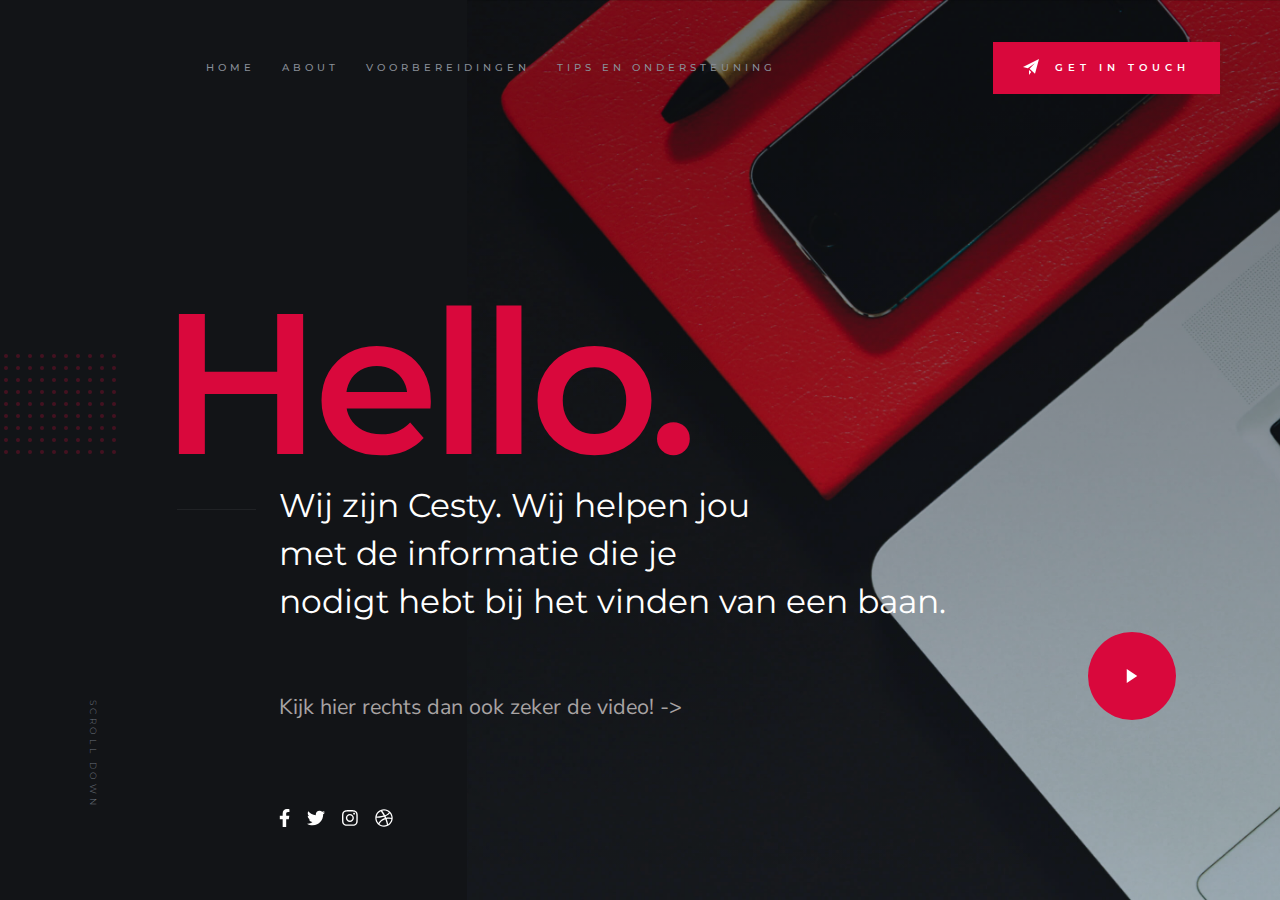
==== commit 0b0a5cdd: "beetje css joh" ====
--- a/index.html
+++ b/index.html
@@ -5,7 +5,7 @@
     <!--- basic page needs
     ================================================== -->
     <meta charset="utf-8">
-    <title>Flare</title>
+    <title>Cesty</title>
     <meta name="description" content="">
     <meta name="author" content="">
 
@@ -35,15 +35,6 @@
 <body id="top">
 
 
-    <!-- preloader
-    ================================================== -->
-    <div id="preloader">
-        <div id="loader" class="dots-fade">
-            <div></div>
-            <div></div>
-            <div></div>
-        </div>
-    </div>
 
 
     <!-- header
@@ -51,19 +42,18 @@
     <header class="s-header">
 
         <div class="s-header__logo">
-            <a href="index.html">
-                <img src="images/logo.svg" alt="Homepage">
-            </a>
+            
         </div>
 
         <div class="s-header__content">
     
             <nav class="s-header__nav-wrap">
                 <ul class="s-header__nav">
-                    <li><a class="smoothscroll" href="#hero" title="Intro">Home</a></li>
-                    <li><a class="smoothscroll" href="#about" title="About">About</a></li>
-                    <li><a class="smoothscroll" href="#services" title="Services">Services</a></li>
-                    <li><a class="smoothscroll" href="#portfolio" title="Works">Works</a></li>
+                    <li><a href="#">Home</a></li>
+                    <li><a href="/about.html">About</a></li>
+                    <li><a href="/vacature.html">Voorbereidingen</a></li>
+                    <li><a href="/tips.html">Tips en
+                        ondersteuning</a></li>
                 </ul>
             </nav> <!-- end s-header__nav-wrap -->
 
@@ -94,9 +84,13 @@
                 <div class="s-hero__content-about">
 
                     <p>
-                    We are Flare. We love <br>
-                    building great brands <br>
-                    & digital experiences.
+                    Wij zijn Cesty. Wij helpen jou<br> 
+                    met de informatie die je <br>
+                    nodigt hebt bij het vinden van een baan.
+                    </p>
+                   
+                    <p class="lead grijzesjaak">
+                       Kijk hier rechts dan ook zeker de video! ->
                     </p>
     
                     <footer>
@@ -113,9 +107,8 @@
         </div>
 
         <div class="s-hero__video">
-            <a class="s-hero__video-link" href="https://player.vimeo.com/video/117310401?color=01aef0&amp;title=0&amp;byline=0&amp;portrait=0" data-lity="">
+            <a class="s-hero__video-link" href="https://youtu.be/XZhfd8HkAtI" data-lity="">
                 <svg xmlns="http://www.w3.org/2000/svg" width="24" height="24" viewBox="0 0 24 24"><path d="M21 12l-18 12v-24z"/></svg>
-                <span class="s-hero__video-text">Play Video</span>
             </a>
         </div>
 
@@ -128,526 +121,9 @@
     </section> <!-- end s-hero -->
 
 
-    <!-- about
-    ================================================== -->
-    <section id="about" class="s-about">
-
-        <div class="horizontal-line"></div>
-
-        <div class="row">
-            <div class="column large-12">
-
-                <div class="section-title" data-num="01" data-aos="fade-up">
-                    <h3 class="h6">Who We Are</h3>
-                </div>
-
-            </div>
-
-            <div class="column large-6 w-900-stack s-about__intro-text">
-                <h1 class="display-1" data-aos="fade-up">
-                    Flare is a branding agency based in somewhere. We design thoughtful digital experiences and beautiful brand aesthetics.
-                </h1>
-
-                <p class="lead" data-aos="fade-up">
-                    Non amet venenatis dolor id pellentesque mattis erat. Fermentum nunc, 
-                    tincidunt sit elit amet scelerisque. Ac quisque quis eu nibh rutrum 
-                    risus tellus egestas neque. Vestibulum ante ipsum primis in faucibus 
-                    orci luctus et. 
-                </p>
-            </div>
-
-            <div class="column large-6 w-900-stack s-about__photo-block">
-                <div class="s-about__photo" data-aos="fade-up"></div>
-            </div>
-        </div>
-
-        <div class="row block-large-1-2 block-tab-full s-about__process item-list">
-            <div class="column item item-process" data-aos="fade-up">
-                <h3 class="item-title">Define</h3>
-                <p>
-                Deserunt rerum perspiciatis quaerat quam numquam assumenda neque. 
-                Quis dolores totam voluptatibus molestiae non. Quae exercitationem 
-                cum numquam repudiandae. Beatae eum quae. Ut ex unde rem quod 
-                ipsum consequatur. blanditiis temporibus pariatur voluptatibus molestiae.
-                </p>
-            </div>
-            <div class="column item item-process" data-aos="fade-up">
-                <h3 class="item-title">Design</h3>
-                <p>
-                Deserunt rerum perspiciatis quaerat quam numquam assumenda neque. 
-                Quis dolores totam voluptatibus molestiae non. Quae exercitationem 
-                cum numquam repudiandae. Beatae eum quae. Ut ex unde rem quod 
-                ipsum consequatur. blanditiis temporibus pariatur voluptatibus molestiae.
-                </p>
-            </div>
-            <div class="column item item-process" data-aos="fade-up">
-                <h3 class="item-title">Build</h3>
-                <p>
-                Deserunt rerum perspiciatis quaerat quam numquam assumenda neque. 
-                Quis dolores totam voluptatibus molestiae non. Quae exercitationem 
-                cum numquam repudiandae. Beatae eum quae. Ut ex unde rem quod 
-                ipsum consequatur. blanditiis temporibus pariatur voluptatibus molestiae.
-                </p>
-            </div>
-            <div class="column item item-process" data-aos="fade-up">
-                <h3 class="item-title">Launch</h3>
-                <p>
-                Deserunt rerum perspiciatis quaerat quam numquam assumenda neque. 
-                Quis dolores totam voluptatibus molestiae non. Quae exercitationem 
-                cum numquam repudiandae. Beatae eum quae. Ut ex unde rem quod 
-                ipsum consequatur. blanditiis temporibus pariatur voluptatibus molestiae.
-                </p>
-            </div>
-        </div>
-
-    </section> <!-- end s-about -->
 
 
-    <!-- services
-    ================================================== -->
-    <section id="services" class="s-services">
-
-        <div class="row">
-            <div class="column large-12">
-                <div class="section-title" data-num="02" data-aos="fade-up">
-                    <h3 class="h6">Our Expertise</h3>
-                </div>
-            </div>
-            <div class="column large-6 w-900-stack">
-                <h1 class="display-1" data-aos="fade-up">
-                    Deserunt rerum perspiciatis quaerat quam numquam assumenda neque. 
-                    Quis dolores totam voluptatibus. 
-                </h1>
-            </div>
-            <div class="column large-6 w-900-stack">
-                <p class="lead" data-aos="fade-up">
-                Velit deleniti harum sit beatae sint repellendus expedita. Omnis possimus 
-                sed rerum tenetur ea ab aut minima magnam. Deserunt sit cupiditate 
-                similique eveniet earum. Consectetur dolores maxime quisquam voluptate magni.
-                Ut ex unde rem quod ipsum consequatur. blanditiis temporibus pariatur voluptatibus molestiae.
-                </p>
-            </div>
-        </div>
-
-        <div class="row block-large-1-2 block-tab-full s-services__services item-list">
-            <div class="column item item-service" data-aos="fade-up">
-                <span class="service-icon service-icon--product-design"></span>
-                <h3 class="item-title">Product Design</h3>
-                <p>
-                Deserunt rerum perspiciatis quaerat quam numquam assumenda neque. 
-                Quis dolores totam voluptatibus molestiae non. Quae exercitationem 
-                cum numquam repudiandae. Beatae eum quae. Ut ex unde rem quod 
-                ipsum consequatur. blanditiis temporibus pariatur voluptatibus molestiae.
-                </p>
-            </div>
-            <div class="column item item-service" data-aos="fade-up">
-                <span class="service-icon service-icon--branding"></span>
-                <h3 class="item-title">Branding</h3>
-                <p>
-                Deserunt rerum perspiciatis quaerat quam numquam assumenda neque. 
-                Quis dolores totam voluptatibus molestiae non. Quae exercitationem 
-                cum numquam repudiandae. Beatae eum quae. Ut ex unde rem quod 
-                ipsum consequatur. blanditiis temporibus pariatur voluptatibus molestiae.
-                </p>
-            </div>
-            <div class="column item item-service" data-aos="fade-up">
-                <span class="service-icon service-icon--frontend"></span>
-                <h3 class="item-title">Frontend Development</h3>
-                <p>
-                Deserunt rerum perspiciatis quaerat quam numquam assumenda neque. 
-                Quis dolores totam voluptatibus molestiae non. Quae exercitationem 
-                cum numquam repudiandae. Beatae eum quae. Ut ex unde rem quod 
-                ipsum consequatur. blanditiis temporibus pariatur voluptatibus molestiae.
-                </p>
-            </div>
-            <div class="column item item-service" data-aos="fade-up">
-                <span class="service-icon service-icon--research"></span>
-                <h3 class="item-title">UX Research</h3>
-                <p>
-                Deserunt rerum perspiciatis quaerat quam numquam assumenda neque. 
-                Quis dolores totam voluptatibus molestiae non. Quae exercitationem 
-                cum numquam repudiandae. Beatae eum quae. Ut ex unde rem quod 
-                ipsum consequatur. blanditiis temporibus pariatur voluptatibus molestiae.
-                </p>
-            </div>
-            <div class="column item item-service" data-aos="fade-up">
-                <span class="service-icon service-icon--illustration"></span>
-                <h3 class="item-title">Illustration</h3>
-                <p>
-                Deserunt rerum perspiciatis quaerat quam numquam assumenda neque. 
-                Quis dolores totam voluptatibus molestiae non. Quae exercitationem 
-                cum numquam repudiandae. Beatae eum quae. Ut ex unde rem quod 
-                ipsum consequatur. blanditiis temporibus pariatur voluptatibus molestiae.
-                </p>
-            </div>
-            <div class="column item item-service" data-aos="fade-up">
-                <span class="service-icon service-icon--ecommerce"></span>
-                <h3 class="item-title">E-Commerce</h3>
-                <p>
-                Deserunt rerum perspiciatis quaerat quam numquam assumenda neque. 
-                Quis dolores totam voluptatibus molestiae non. Quae exercitationem 
-                cum numquam repudiandae. Beatae eum quae. Ut ex unde rem quod 
-                ipsum consequatur. blanditiis temporibus pariatur voluptatibus molestiae.
-                </p>
-            </div>
-        </div>
-
-    </section> <!-- end s-services -->
-
-    <section id="portfolio" class="s-portfolio">
-
-        <div class="row s-porfolio__top">
-            <div class="column large-6 w-900-stack">
-                <div class="section-title" data-num="03" data-aos="fade-up">
-                    <h3 class="h6">Recent Works</h3>
-                </div>
-            </div>
-            <div class="column large-6 w-900-stack">
-                <h1 class="display-1" data-aos="fade-up">
-                    Here are some of our projects we done lately. Feel
-                    free to check them out.
-                </h1>
-            </div>
-        </div> <!-- end s-portfolio__top-->
-
-        <div class="row s-portfolio__list block-large-1-2 block-tab-full collapse">
-
-            <div class="column" data-aos="fade-up">
-                <div class="folio-item">
-                    <div class="folio-item__thumb">
-                        <a class="folio-item__thumb-link" href="images/portfolio/gallery/g-red-wheel.jpg" title="The Red Wheel" data-size="1050x700">
-                            <img src="images/portfolio/red-wheel.jpg" 
-                                 srcset="images/portfolio/red-wheel.jpg 1x, images/portfolio/red-wheel@2x.jpg 2x" alt="">
-                        </a>
-                    </div>
-                    <div class="folio-item__info">
-                        <div class="folio-item__cat">Branding</div>
-                        <h4 class="folio-item__title">The Red Wheel</h4>
-                    </div>
-                    <a href="https://www.behance.net/" title="Project Link" class="folio-item__project-link">Project Link</a>
-                    <div class="folio-item__caption">
-                        <p>Vero molestiae sed aut natus excepturi. Et tempora numquam. Temporibus iusto quo.Unde dolorem corrupti neque nisi.</p>
-                    </div>
-                </div>
-            </div> <!-- end column -->
-            <div class="column" data-aos="fade-up">
-                <div class="folio-item">
-                    <div class="folio-item__thumb">
-                        <a class="folio-item__thumb-link" href="images/portfolio/gallery/g-music-life.jpg" title="Music Life" data-size="1050x700">
-                            <img src="images/portfolio/music-life.jpg" 
-                                 srcset="images/portfolio/music-life.jpg 1x, images/portfolio/music-life@2x.jpg 2x" alt="">
-                        </a>
-                    </div>
-                    <div class="folio-item__info">
-                        <div class="folio-item__cat">Frontend Design</div>
-                        <h4 class="folio-item__title">Music Life</h4>
-                    </div>
-                    <a href="https://www.behance.net/" title="Project Link" class="folio-item__project-link">Project Link</a>
-                    <div class="folio-item__caption">
-                        <p>Vero molestiae sed aut natus excepturi. Et tempora numquam. Temporibus iusto quo.Unde dolorem corrupti neque nisi.</p>
-                    </div>
-                </div>
-            </div> <!-- end column -->
-            <div class="column" data-aos="fade-up">
-                <div class="folio-item">
-                    <div class="folio-item__thumb">
-                        <a class="folio-item__thumb-link" href="images/portfolio/gallery/g-oi-logo.jpg" Title="OI Logo" data-size="1050x700">
-                            <img src="images/portfolio/oi-logo.jpg.jpg" 
-                                 srcset="images/portfolio/oi-logo.jpg 1x, images/portfolio/oi-logo@2x.jpg 2x" alt="">
-                        </a>
-                    </div>
-                    <div class="folio-item__info">
-                        <div class="folio-item__cat">Branding</div>
-                        <h4 class="folio-item__title">OI Logo</h4>
-                    </div>
-                    <a href="https://www.behance.net/" title="Project Link" class="folio-item__project-link">Project Link</a>
-                    <div class="folio-item__caption">
-                        <p>Vero molestiae sed aut natus excepturi. Et tempora numquam. Temporibus iusto quo.Unde dolorem corrupti neque nisi.</p>
-                    </div>
-                </div>
-            </div> <!-- end column -->
-            <div class="column" data-aos="fade-up">
-                <div class="folio-item">
-                    <div class="folio-item__thumb">
-                        <a class="folio-item__thumb-link" href="images/portfolio/gallery/g-corrugated-sheets.jpg" title="Corrugated Sheets" data-size="1050x700">
-                            <img src="images/portfolio/corrugated-sheets.jpg" 
-                                 srcset="images/portfolio/corrugated-sheets.jpg 1x, images/portfolio/corrugated-sheets@2x.jpg 2x" alt="">
-                        </a>
-                    </div>
-                    <div class="folio-item__info">
-                        <div class="folio-item__cat">Frontend Design</div>
-                        <h4 class="folio-item__title">Corrugated Sheets</h4>
-                    </div>
-                    <a href="https://www.behance.net/" title="Project Link" class="folio-item__project-link">Project Link</a>
-                    <div class="folio-item__caption">
-                        <p>Vero molestiae sed aut natus excepturi. Et tempora numquam. Temporibus iusto quo.Unde dolorem corrupti neque nisi.</p>
-                    </div>
-                </div>
-            </div> <!-- end column -->
-            <div class="column" data-aos="fade-up">
-                <div class="folio-item">
-                    <div class="folio-item__thumb">
-                        <a class="folio-item__thumb-link" href="images/portfolio/gallery/g-woodcraft.jpg" title="Sand Dunes" data-size="1050x700">
-                            <img src="images/portfolio/woodcraft.jpg" 
-                                 srcset="images/portfolio/woodcraft.jpg 1x, images/portfolio/woodcraft@2x.jpg 2x" alt="">
-                        </a>
-                    </div>
-                    <div class="folio-item__info">
-                        <div class="folio-item__cat">Frontend Design</div>
-                        <h4 class="folio-item__title">Wooocraft</h4>
-                    </div>
-                    <a href="https://www.behance.net/" title="Project Link" class="folio-item__project-link">
-                        Project Link
-                    </a>
-                    <div class="folio-item__caption">
-                        <p>Vero molestiae sed aut natus excepturi. Et tempora numquam. Temporibus iusto quo.Unde dolorem corrupti neque nisi.</p>
-                    </div>
-                </div>
-            </div> <!-- end column -->
-            <div class="column" data-aos="fade-up">
-                <div class="folio-item">
-                    <div class="folio-item__thumb">
-                        <a class="folio-item__thumb-link" href="images/portfolio/gallery/g-lamp.jpg" title="The Lamp" data-size="1050x700">
-                            <img src="images/portfolio/lamp.jpg" 
-                                 srcset="images/portfolio/lamp.jpg 1x, images/portfolio/lamp@2x.jpg 2x" alt="">
-                        </a>
-                    </div>
-                    <div class="folio-item__info">
-                        <div class="folio-item__cat">Frontend Design</div>
-                        <h4 class="folio-item__title">The Lamp</h4>
-                    </div>
-                    <a href="https://www.behance.net/" title="Project Link" class="folio-item__project-link">Project Link</a>
-                    <div class="folio-item__caption">
-                        <p>Vero molestiae sed aut natus excepturi. Et tempora numquam. Temporibus iusto quo.Unde dolorem corrupti neque nisi.</p>
-                    </div>
-                </div>
-            </div> <!-- end column -->
-
-        </div> <!-- folio-list -->
-
-    </section> <!-- end s-portfolio -->
-
-
-    <!-- clients
-    ================================================== -->
-    <div id="clients" class="section s-clients">
-
-        <div class="row narrower s-clients__top h-text-center">
-            <div class="column">
-                <h1 class="display-1" data-aos="fade-up">
-                We've had the priveledge with working with
-                some of the largest and most iconic brands
-                </h1>
-            </div>
-        </div> <!-- s-clients__top -->
-
-        <div class="row clients-outer">
-            <div class="column">
-                <div class="clients" data-aos="fade-up">
-                    
-                    <a href="#0" title="" class="clients__slide"><img src="images/icons/clients/dropbox.svg" /></a>
-                    <a href="#0" title="" class="clients__slide"><img src="images/icons/clients/atom.svg" /></a>
-                    <a href="#0" title="" class="clients__slide"><img src="images/icons/clients/github.svg" /></a>
-                    <a href="#0" title="" class="clients__slide"><img src="images/icons/clients/redhat.svg" /></a>
-                    <a href="#0" title="" class="clients__slide"><img src="images/icons/clients/medium.svg" /></a>
-                    <a href="#0" title="" class="clients__slide"><img src="images/icons/clients/messenger.svg" /></a>
-                    <a href="#0" title="" class="clients__slide"><img src="images/icons/clients/steam.svg" /></a>
-                    <a href="#0" title="" class="clients__slide"><img src="images/icons/clients/spotify.svg" /></a>
-                     
-                </div> <!-- end clients -->
-            </div> <!-- end column -->
-        </div> <!-- end clients-outer -->
-
-        <div class="row testimonials collapse">
-
-            <div class="column large-12">
-
-                <div class="testimonial-slider" data-aos="fade-up">
-
-                    <div class="testimonial-slider__slide">
-                        <p>
-                        Molestiae incidunt consequatur quis ipsa autem nam sit enim magni. Voluptas tempore rem. 
-                        Explicabo a quaerat sint autem dolore ducimus ut consequatur neque.  Nisi dolores quaerat fuga rem nihil nostrum.
-                        Laudantium quia consequatur molestias delectus culpa.
-                        </p>
-                        <div class="testimonial-slider__author">
-                            <img src="images/avatars/user-02.jpg" alt="Author image" class="testimonial-slider__avatar">
-                            <cite class="testimonial-slider__cite">
-                                <strong>Tim Cook</strong>
-                                <span>CEO, Apple</span>
-                            </cite>
-                        </div>
-                    </div> <!-- end testimonials__slide -->
-    
-                    <div class="testimonial-slider__slide">
-                        <p>
-                        Excepturi nam cupiditate culpa doloremque deleniti repellat. Veniam quos repellat voluptas animi adipisci.
-                        Nisi eaque consequatur. Voluptatem dignissimos ut ducimus accusantium perspiciatis.
-                        Quasi voluptas eius distinctio. Atque eos maxime.
-                        </p>
-                        <div class="testimonial-slider__author">
-                            <img src="images/avatars/user-01.jpg" alt="Author image" class="testimonial-slider__avatar">
-                            <cite class="testimonial-slider__cite">
-                                <strong>Sundar Pichai</strong>
-                                <span>CEO, Google</span>
-                            </cite>
-                        </div>
-                    </div> <!-- end testimonials__slide -->
-    
-                    <div class="testimonial-slider__slide">
-                        <p>
-                        Repellat dignissimos libero. Qui sed at corrupti expedita voluptas odit. Nihil ea quia nesciunt. Ducimus aut sed ipsam.  
-                        Autem eaque officia cum exercitationem sunt voluptatum accusamus. Quasi voluptas eius distinctio.
-                        Voluptatem dignissimos ut.
-                        </p>
-                        <div class="testimonial-slider__author">
-                            <img src="images/avatars/user-04.jpg" alt="Author image" class="testimonial-slider__avatar">
-                            <cite class="testimonial-slider__cite">
-                                <strong>Satya Nadella</strong>
-                                <span>CEO, Microsoft</span>
-                            </cite>
-                        </div>
-                    </div> <!-- end testimonials__slide -->
-    
-                    <div class="testimonial-slider__slide">
-                        <p>
-                        Nunc interdum lacus sit amet orci. Vestibulum dapibus nunc ac augue. Fusce vel dui. In ac felis 
-                        quis tortor malesuada pretium. Curabitur vestibulum aliquam leo. Qui sed at corrupti expedita voluptas odit. 
-                        Nihil ea quia nesciunt. Ducimus aut sed ipsam.
-                        </p>
-                        <div class="testimonial-slider__author">
-                            <img src="images/avatars/user-05.jpg" alt="Author image" class="testimonial-slider__avatar">
-                            <cite class="testimonial-slider__cite">
-                                <strong>Jeff Bezos</strong>
-                                <span>CEO, Amazon</span>
-                            </cite>
-                        </div>
-                    </div> <!-- end testimonials__slide -->
-
-                </div> <!-- end testimonial slider -->
-                
-            </div> <!-- end column -->
-
-        </div> <!-- end row -->
-
-
-    </div> <!-- end s-clients -->
-
-
-    <!-- contact
-    ================================================== -->
-    <section class="s-contact">
-
-        <div class="row narrower s-contact__top h-text-center">
-            <div class="column">
-                <h3 class="h6">Get In Touch</h3>
-                <h1 class="display-1">
-                Have an idea or an epic project in mind? Talk to
-                us. Let us work together and make something great.
-                Shoot us a message at
-                </h1>
-            </div>
-        </div> <!-- s-footer__top -->
-
-        <div class="row h-text-center">
-            <div class="column">
-                <p class="s-contact__email">
-                    <a href="mailto:#0">hello@flare.com</a>
-                </p>
-            </div>
-        </div>
-
-    </section>  <!-- end s-contact -->
-
-
-    <!-- footer
-    ================================================== -->
-    <footer class="s-footer">
-        <div class="row row-y-top">
-
-            <div class="column large-8 medium-12">
-                <div class="row">
-                    <div class="column large-7 tab-12 s-footer__block">
-                        <h4 class="h6">Where to Find Us</h4>
-        
-                        <p>
-                        1600 Amphitheatre Parkway <br>
-                        Mountain View, California <br>
-                        94043  US <br>
-                        <a href="tel:197-543-2345">+197 543 2345</a>
-                        </p>
-                    </div>
-        
-                    <div class="column large-5 tab-12 s-footer__block">
-                        <h4 class="h6">Follow Us</h4 class="h6">
-        
-                        <ul class="s-footer__list">
-                            <li><a href="#0">Facebook</a></li>
-                            <li><a href="#0">Twitter</a></li>
-                            <li><a href="#0">Instagram</a></li>
-                            <li><a href="#0">Dribbble</a></li>
-                        </ul>
-                    </div>
-                </div>
-            </div>
-
-            <div class="column large-4 medium-12 s-footer__block--end">
-                <a href="mailto:#0" class="btn h-full-width">Let's Talk</a>
-
-                <div class="ss-copyright">
-                    <span>Copyright Flare 2020</span> 
-                    <span>Design by <a href="https://www.styleshout.com/">StyleShout</a> Distribution By <a href="https://themewagon.com">ThemeWagon</a></span>
-                </div>
-            </div>
-
-            <div class="ss-go-top">
-                <a class="smoothscroll" title="Back to Top" href="#top">
-                    top
-                </a>
-            </div> <!-- end ss-go-top -->
-
-        </div>
-    </footer>
-    
-
-    <!-- photoswipe background
-    ================================================== -->
-    <div aria-hidden="true" class="pswp" role="dialog" tabindex="-1">
-
-        <div class="pswp__bg"></div>
-        <div class="pswp__scroll-wrap">
-
-            <div class="pswp__container">
-                <div class="pswp__item"></div>
-                <div class="pswp__item"></div>
-                <div class="pswp__item"></div>
-            </div>
-
-            <div class="pswp__ui pswp__ui--hidden">
-                <div class="pswp__top-bar">
-                    <div class="pswp__counter"></div><button class="pswp__button pswp__button--close" title="Close (Esc)"></button> <button class="pswp__button pswp__button--share" title=
-                    "Share"></button> <button class="pswp__button pswp__button--fs" title="Toggle fullscreen"></button> <button class="pswp__button pswp__button--zoom" title=
-                    "Zoom in/out"></button>
-                    <div class="pswp__preloader">
-                        <div class="pswp__preloader__icn">
-                            <div class="pswp__preloader__cut">
-                                <div class="pswp__preloader__donut"></div>
-                            </div>
-                        </div>
-                    </div>
-                </div>
-                <div class="pswp__share-modal pswp__share-modal--hidden pswp__single-tap">
-                    <div class="pswp__share-tooltip"></div>
-                </div><button class="pswp__button pswp__button--arrow--left" title="Previous (arrow left)"></button> <button class="pswp__button pswp__button--arrow--right" title=
-                "Next (arrow right)"></button>
-                <div class="pswp__caption">
-                    <div class="pswp__caption__center"></div>
-                </div>
-            </div>
-
-        </div>
-
-    </div> <!-- end photoSwipe background -->
+ 
 
 
     <!-- Java Script
--- a/css/styles.css
+++ b/css/styles.css
@@ -4966,4 +4966,12 @@
     .ss-copyright {
         font-size: 1.4rem;
     }
+}
+
+.s-header__logo{
+margin-bottom: 100px;
+}
+
+.grijzesjaak{
+    color: #a8a3a3;
 }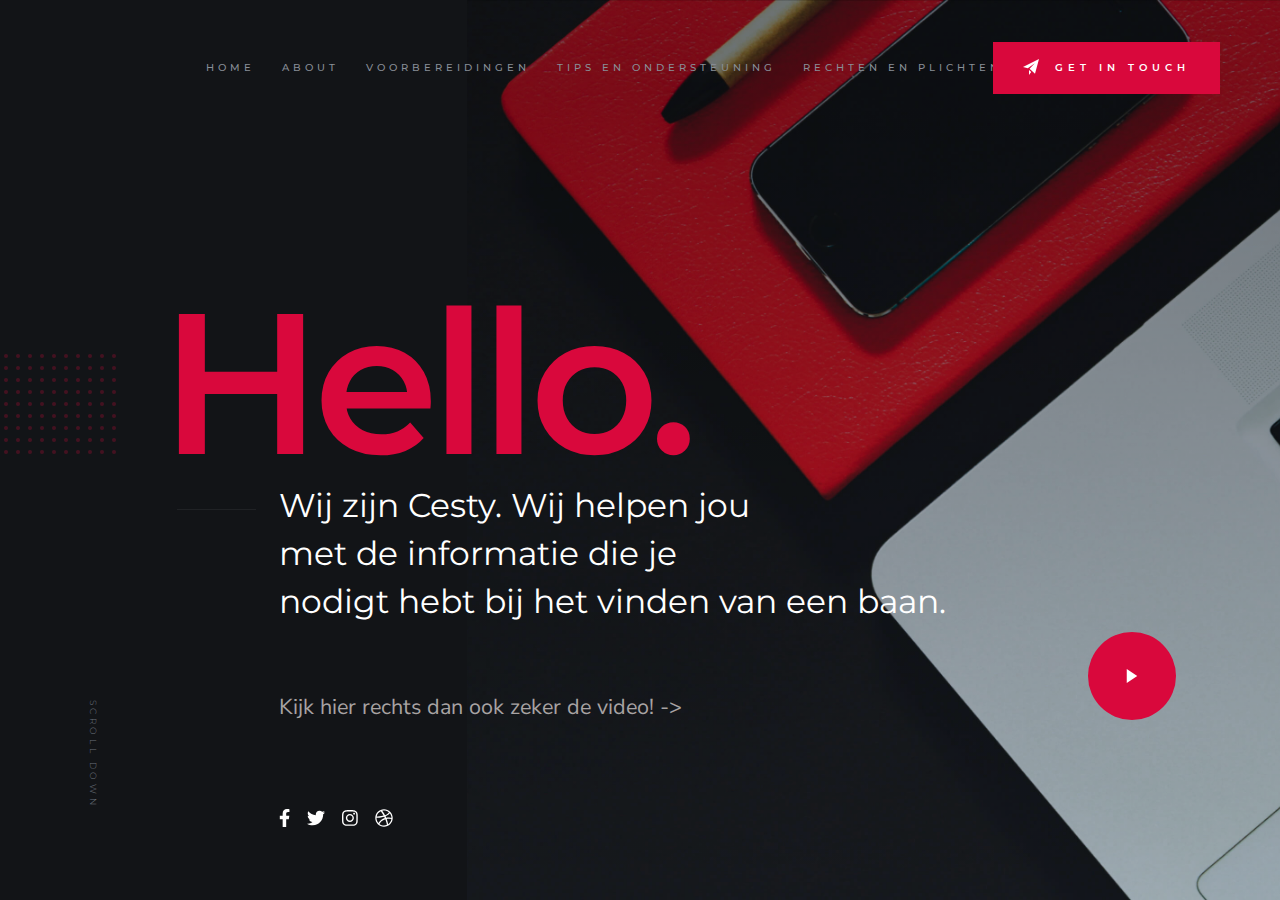
==== commit afe49fed: "made the rights.html and market.html and filled it with the needed info. linked everywhere." ====
--- a/index.html
+++ b/index.html
@@ -54,6 +54,8 @@
                     <li><a href="/vacature.html">Voorbereidingen</a></li>
                     <li><a href="/tips.html">Tips en
                         ondersteuning</a></li>
+                        <li><a href="/rights.html">Rechten en plichten</a></li>
+                        <li><a href="/market.html">Arbeidsmarkt</a></li>
                 </ul>
             </nav> <!-- end s-header__nav-wrap -->
 
